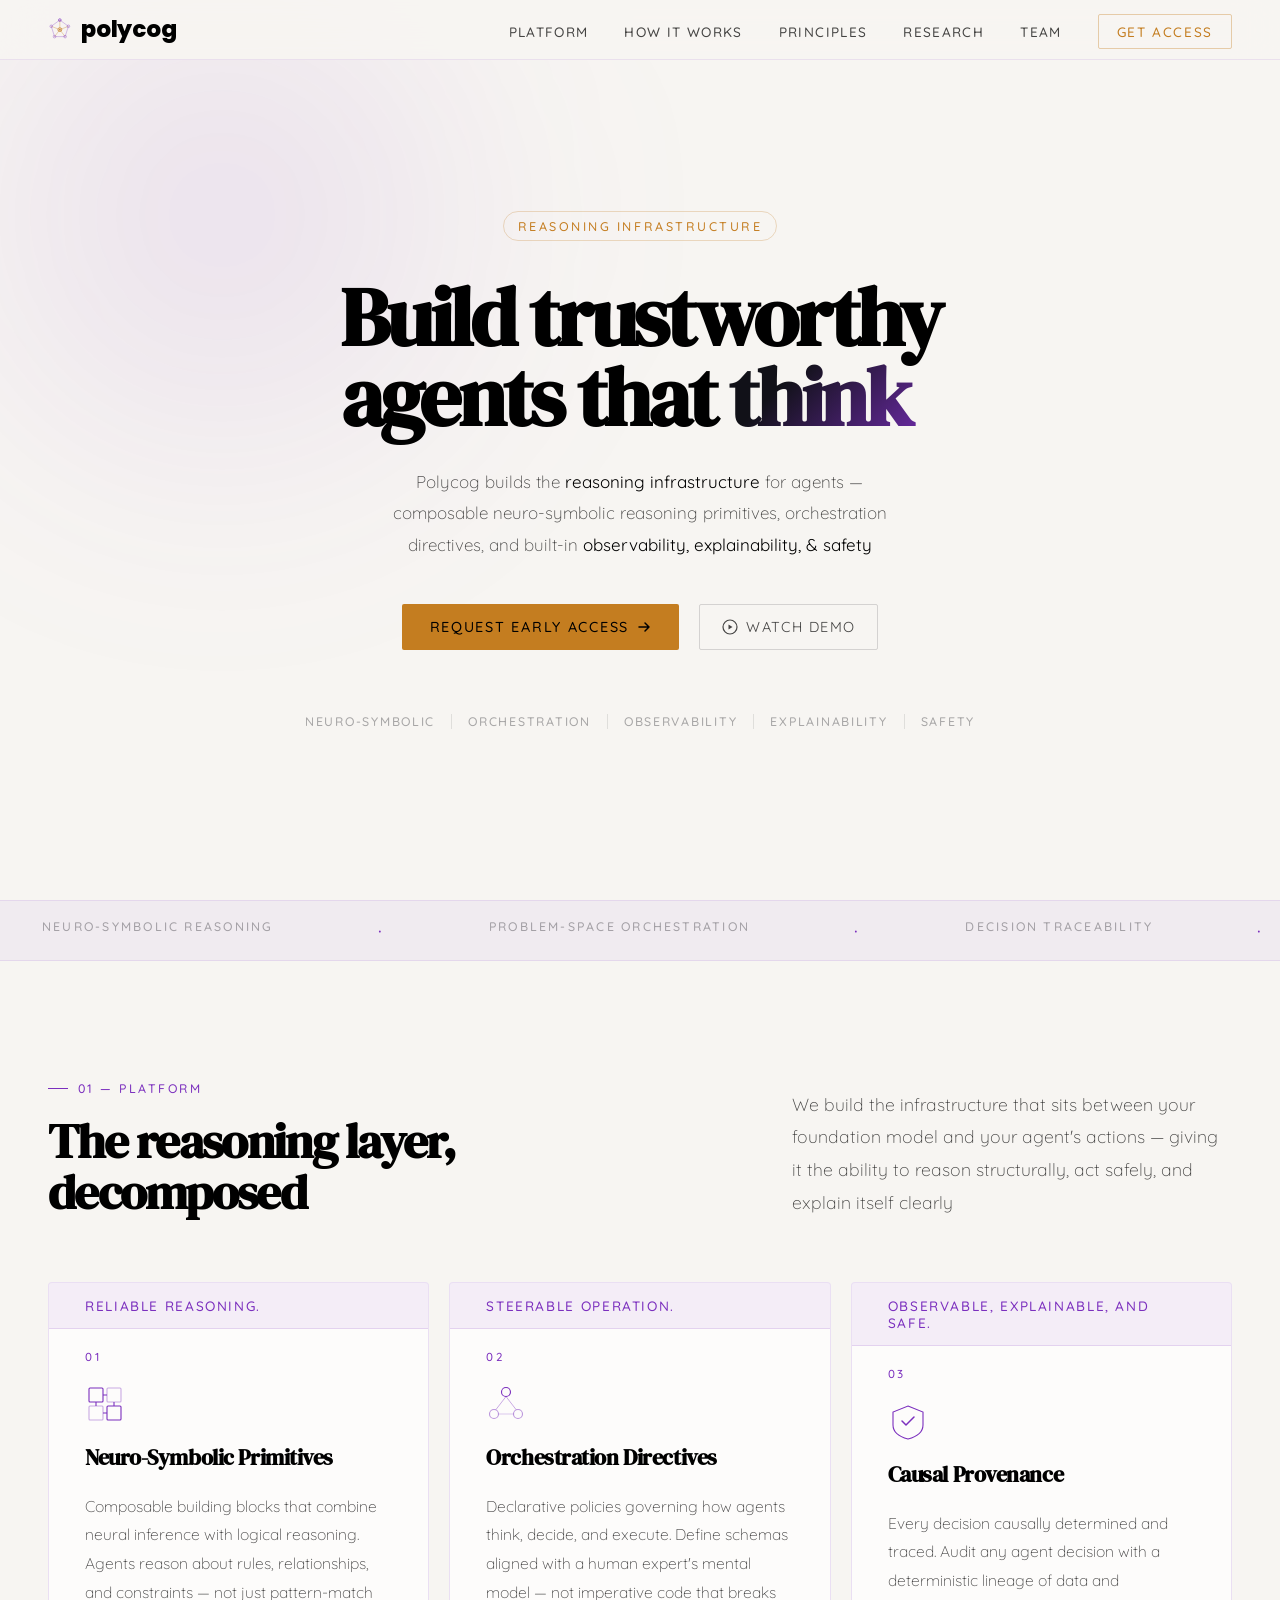
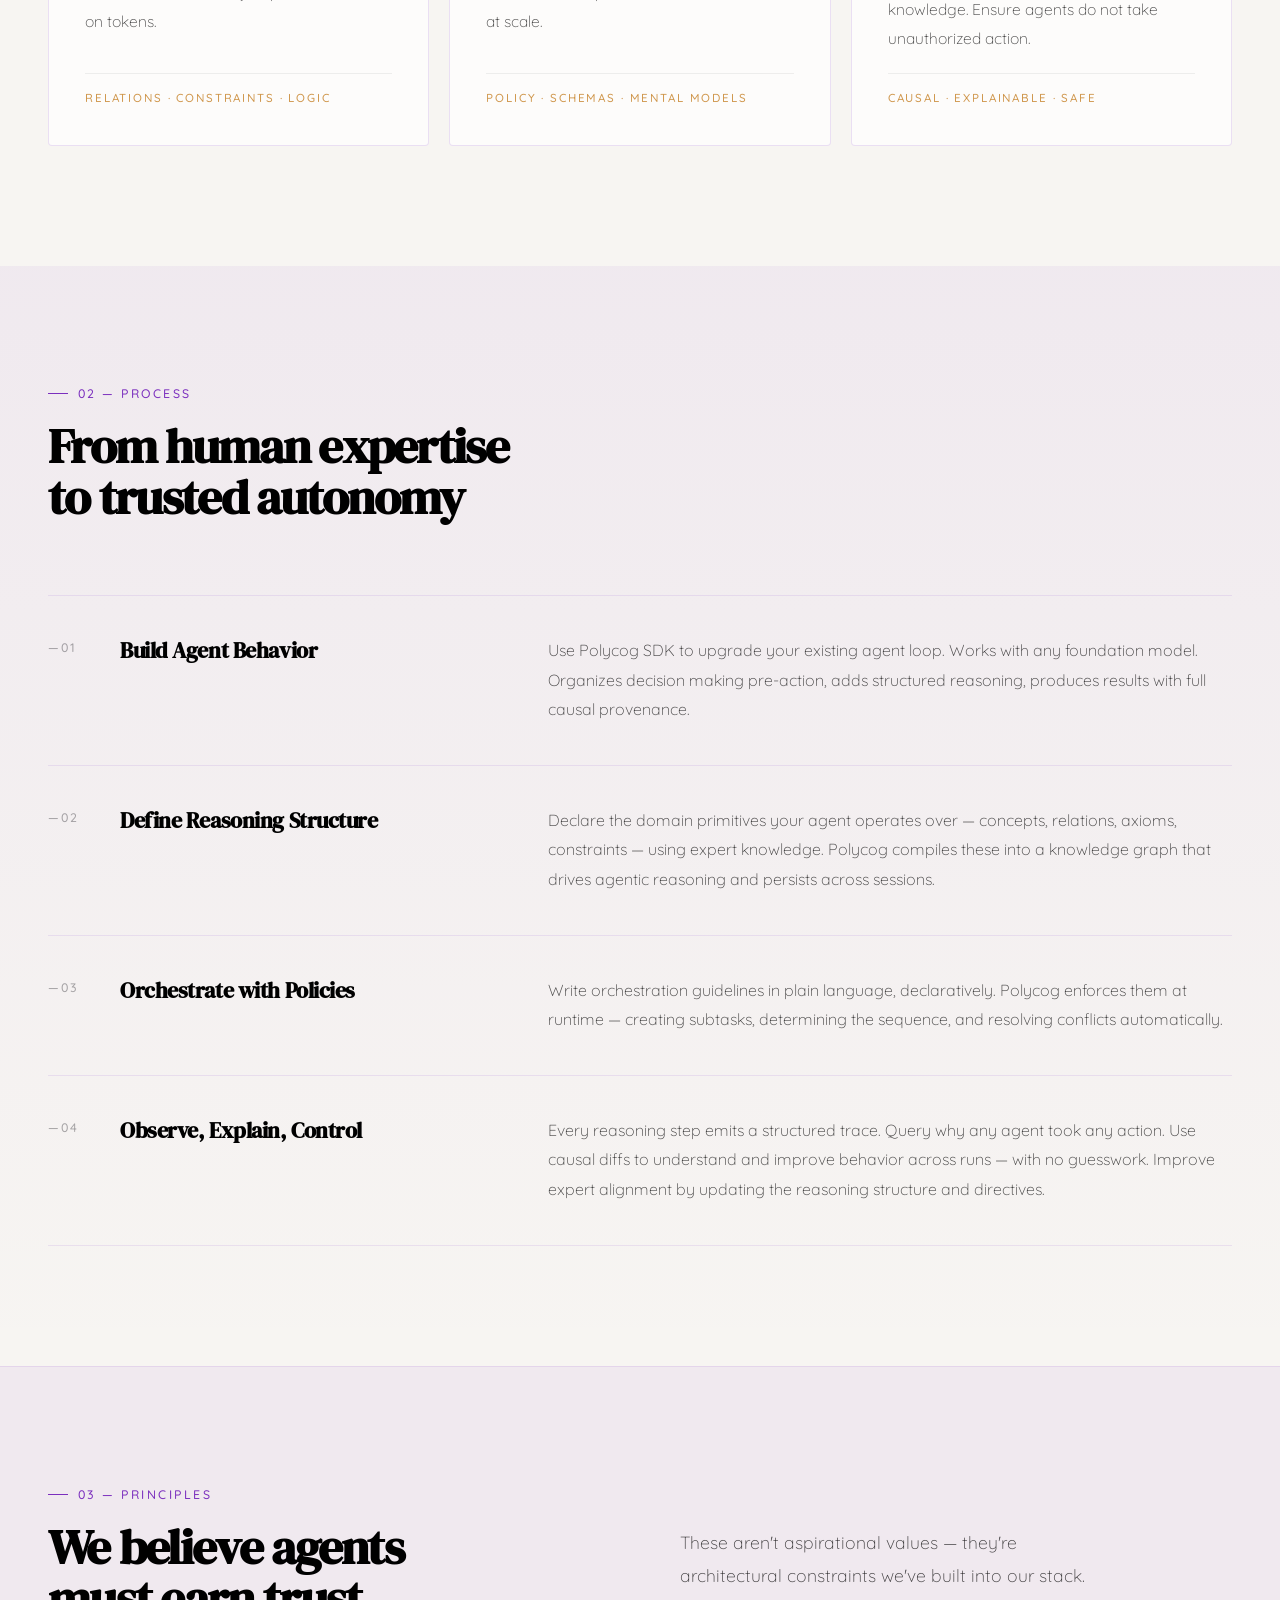
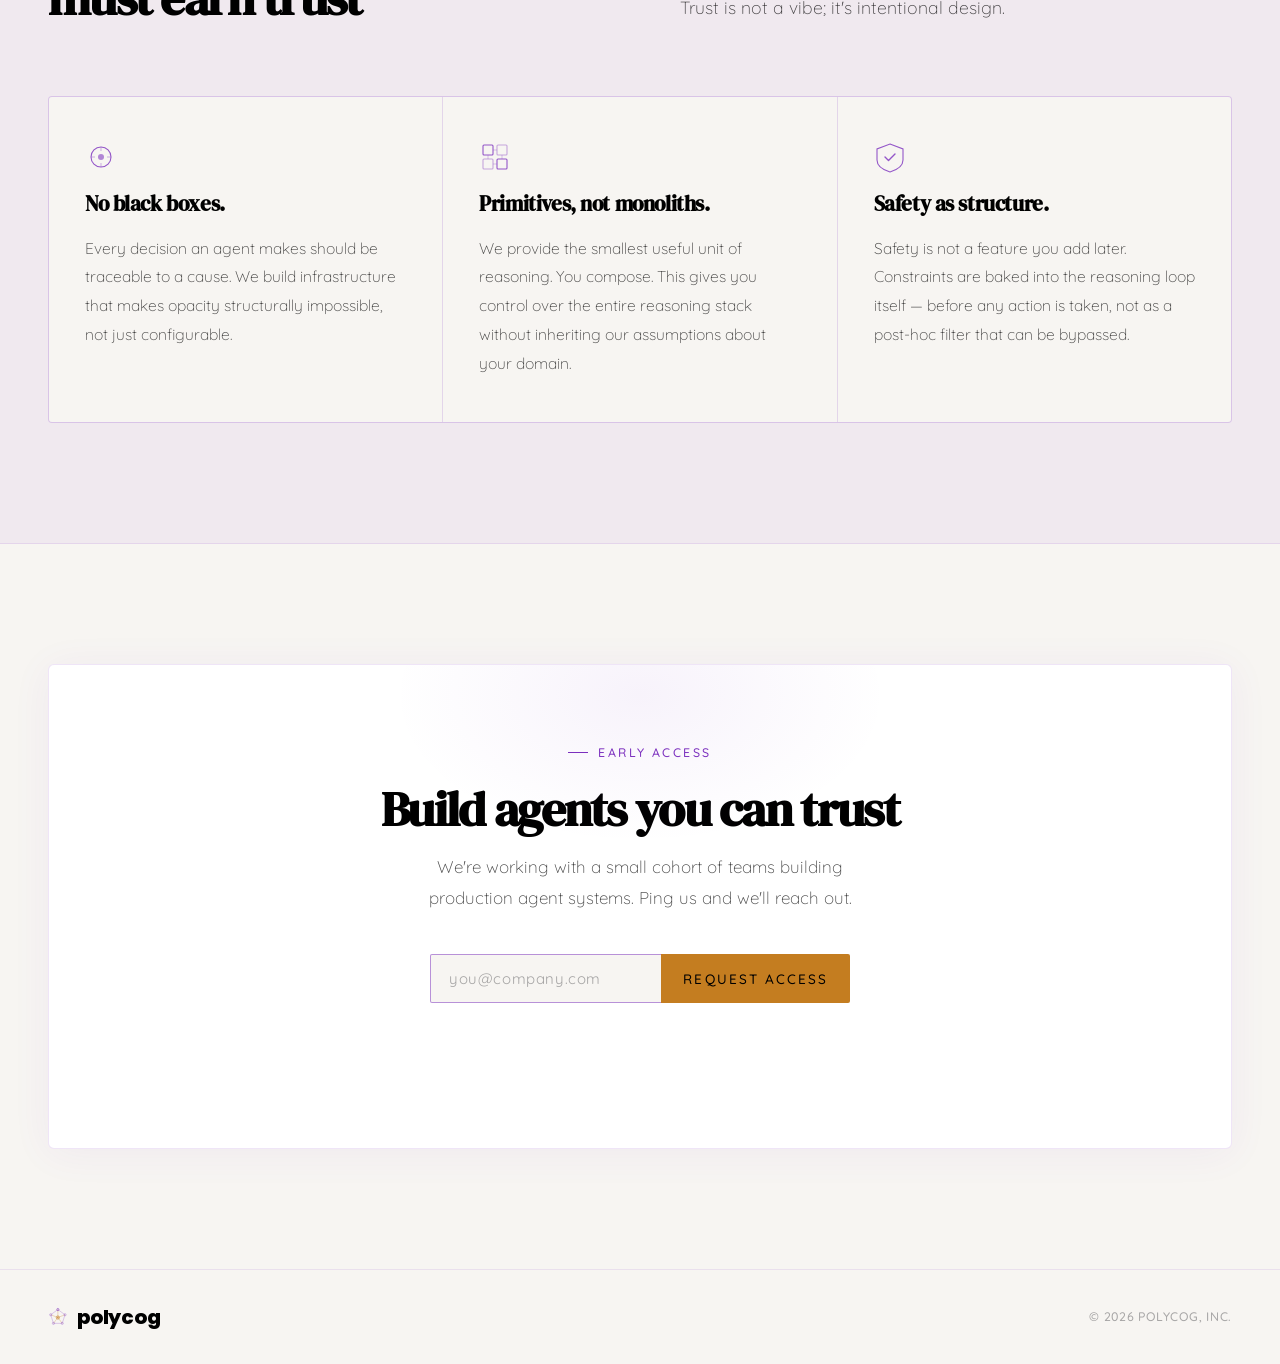
==== index.html @ 31575a66 "section rename" ====
<!doctype html>
<html lang="en">
  <head>
    <!-- Google tag (gtag.js) -->
    <script async src="https://www.googletagmanager.com/gtag/js?id=G-EPN29KP695"></script>
    <script>
      window.dataLayer = window.dataLayer || [];
      function gtag(){dataLayer.push(arguments);}
      gtag('js', new Date());

      gtag('config', 'G-EPN29KP695');
    </script>

    <meta charset="UTF-8" />
    <meta name="viewport" content="width=device-width, initial-scale=1.0, viewport-fit=cover" />

    <title>Polycog &mdash; Reasoning Infrastructure for Agents</title>

    <link rel="icon" type="image/x-icon" href="favicon.ico" />
    <link rel="icon" type="image/png" sizes="32x32" href="images/favicon-32x32.png" />
    <link rel="icon" type="image/png" sizes="16x16" href="images/favicon-16x16.png" />
    <link rel="apple-touch-icon" sizes="180x180" href="images/apple-touch-icon.png" />
    <link rel="manifest" href="images/site.webmanifest" />

    <link rel="preconnect" href="https://fonts.googleapis.com" />
    <link rel="preconnect" href="https://fonts.gstatic.com" crossorigin />
    <link href="https://fonts.googleapis.com/css2?family=DM+Serif+Display:ital@0;1&family=Quicksand:wght@300;400;500;600&family=Poppins:wght@800&display=swap" rel="stylesheet" />

    <link rel="stylesheet" href="css/variables.css" />
    <link rel="stylesheet" href="css/base.css" />
    <style>
        /* hero */
        #hero {
          position: relative;
          min-height: 100vh;
          display: flex;
          align-items: center;
          justify-content: center;
          text-align: center;
          padding: 120px 48px 80px;
          overflow: hidden;
        }

        /* gradient orbs */
        .orb {
          position: absolute;
          border-radius: 50%;
          filter: blur(110px);
          pointer-events: none;
        }
        .orb-1 {
          width: 700px; height: 700px;
          background: radial-gradient(circle, rgba(123,47,190,.12), transparent 70%);
          top: -15%; left: -10%;
          animation: drift1 16s ease-in-out infinite;
        }
        .orb-2 {
          width: 500px; height: 500px;
          background: radial-gradient(circle, rgba(123,47,190,.08), transparent 70%);
          top: 10%; right: -8%;
          animation: drift2 20s ease-in-out infinite;
        }
        .orb-3 {
          width: 400px; height: 400px;
          background: radial-gradient(circle, rgba(196,125,32,.08), transparent 70%);
          bottom: 5%; left: 30%;
          animation: drift1 14s ease-in-out infinite reverse;
        }

        @keyframes drift1 {
          0%,100% { transform: translate(0,0); }
          33%      { transform: translate(50px,-40px); }
          66%      { transform: translate(-30px,50px); }
        }
        @keyframes drift2 {
          0%,100% { transform: translate(0,0); }
          40%      { transform: translate(-60px,30px); }
          70%      { transform: translate(40px,-50px); }
        }

        /* hero */
        .hero-content {
          position: relative;
          z-index: 2;
          max-width: 1300px;
        }

        .hero-tag {
          display: inline-flex;
          align-items: center;
          gap: 8px;
          font-size: .63rem;
          letter-spacing: .2em;
          text-transform: uppercase;
          color: var(--accent);
          border: 1px solid rgba(196,125,32,.25);
          padding: 6px 14px;
          border-radius: 100px;
          margin-bottom: 36px;
          opacity: 0;
          animation: fadeUp .7s .1s var(--ease) forwards;
        }
        .hero-tag-dot {
          width: 5px; height: 5px;
          background: var(--accent);
          border-radius: 50%;
          animation: pulse 2s ease-in-out infinite;
        }
        @keyframes pulse { 0%,100%{opacity:1;transform:scale(1)} 50%{opacity:.4;transform:scale(.7)} }
        
        #hero h1 {
          font-family: var(--font-d);
          font-weight: 800;
          font-size: clamp(3rem, 6.5vw, 6.2rem);
          letter-spacing: -.04em;
          line-height: .97;
          color: var(--text);
          margin-bottom: 28px;
          opacity: 0;
          animation: fadeUp .85s .25s var(--ease) forwards;
        }

        #hero h1 em {
          font-style: normal;
          background: linear-gradient(135deg, #111118 30%, #7B2FBE);
          -webkit-background-clip: text;
          -webkit-text-fill-color: transparent;
          background-clip: text;
        }

        .hero-sub {
          font-size: .85rem;
          font-weight: 300;
          line-height: 1.85;
          color: var(--text-2);
          max-width: 540px;
          margin: 0 auto 44px;
          opacity: 0;
          animation: fadeUp .85s .4s var(--ease) forwards;
        }
        .hero-sub strong { color: var(--text); font-weight: 400; }

        .hero-actions {
          display: flex;
          align-items: center;
          justify-content: center;
          gap: 20px;
          opacity: 0;
          animation: fadeUp .85s .55s var(--ease) forwards;
        }

        .btn-primary {
          display: inline-flex;
          align-items: center;
          gap: 8px;
          background: var(--accent);
          color: #000000;
          font-family: var(--font-m);
          font-size: .72rem;
          font-weight: 500;
          letter-spacing: .12em;
          text-transform: uppercase;
          text-decoration: none;
          padding: 14px 28px;
          border-radius: 2px;
          border: none;
          position: relative;
          overflow: hidden;
          transition: box-shadow .3s, transform .2s;
        }
        .btn-primary::before {
          content: '';
          position: absolute;
          inset: 0;
          background: linear-gradient(120deg, transparent 20%, rgba(255,255,255,.18) 50%, transparent 80%);
          transform: translateX(-100%);
          transition: transform .5s;
        }
        .btn-primary:hover::before { transform: translateX(100%); }
        .btn-primary:hover {
          box-shadow: 0 0 36px var(--glow-accent), 0 4px 20px rgba(0,0,0,.4);
          transform: translateY(-1px);
        }

        .btn-ghost {
          display: inline-flex;
          align-items: center;
          gap: 8px;
          font-family: var(--font-m);
          font-size: .72rem;
          letter-spacing: .1em;
          text-transform: uppercase;
          color: var(--text-2);
          text-decoration: none;
          transition: color .25s;
        }
        .btn-ghost:hover { color: var(--text); }
        .btn-ghost .arr { transition: transform .25s var(--ease); }
        .btn-ghost:hover .arr { transform: translateX(4px); }

        .btn-demo {
          display: inline-flex;
          align-items: center;
          gap: 8px;
          font-family: var(--font-m);
          font-size: .72rem;
          letter-spacing: .1em;
          text-transform: uppercase;
          color: var(--text-2);
          background: transparent;
          border: 1px solid rgba(17,17,24,.15);
          padding: 13px 22px;
          border-radius: 2px;
          cursor: pointer;
          transition: color .25s, border-color .25s, box-shadow .25s;
        }
        .btn-demo:hover {
          color: var(--text);
          border-color: rgba(123,47,190,.35);
          box-shadow: 0 0 20px rgba(123,47,190,.08);
        }
        .btn-demo .play-icon { flex-shrink: 0; transition: transform .25s var(--ease); }
        .btn-demo:hover .play-icon { transform: scale(1.15); }

        /* video modal */
        .video-modal {
          display: none;
          position: fixed;
          inset: 0;
          z-index: 1000;
          background: rgba(8,8,12,.82);
          backdrop-filter: blur(6px);
          -webkit-backdrop-filter: blur(6px);
          align-items: center;
          justify-content: center;
          padding: 24px;
        }
        .video-modal.open { display: flex; }

        .video-modal-inner {
          position: relative;
          width: 95vw;
          height: 95vh;
          background: #0e0e16;
          border: 1px solid rgba(123,47,190,.2);
          border-radius: 6px;
          overflow: hidden;
          box-shadow: 0 24px 80px rgba(0,0,0,.6), 0 0 60px rgba(123,47,190,.12);
          animation: modalIn .3s var(--ease) forwards;
        }
        @keyframes modalIn {
          from { opacity:0; transform: scale(.96) translateY(16px); }
          to   { opacity:1; transform: none; }
        }

        .video-modal-close {
          position: absolute;
          top: 12px; right: 12px;
          z-index: 10;
          width: 32px; height: 32px;
          background: rgba(255,255,255,.08);
          border: 1px solid rgba(255,255,255,.12);
          border-radius: 50%;
          color: rgba(255,255,255,.7);
          cursor: pointer;
          display: flex;
          align-items: center;
          justify-content: center;
          transition: background .2s, color .2s;
        }
        .video-modal-close:hover { background: rgba(255,255,255,.16); color: #fff; }

        .video-ratio {
          position: relative;
          width: 100%;
          height: 100%;
        }
        .video-ratio iframe {
          position: absolute;
          inset: 0;
          width: 100%;
          height: 100%;
          border: none;
        }

        .hero-caps {
          margin-top: 64px;
          display: flex;
          align-items: center;
          justify-content: center;
          gap: 0;
          flex-wrap: wrap;
          opacity: 0;
          animation: fadeUp .85s .7s var(--ease) forwards;
        }
        .hero-cap {
          font-size: .62rem;
          letter-spacing: .14em;
          text-transform: uppercase;
          color: var(--text-3);
          padding: 0 16px;
          border-right: 1px solid rgba(17,17,24,.1);
          transition: color .25s;
        }
        .hero-cap:last-child { border-right: none; }
        .hero-cap:hover { color: var(--text-2); }

        @keyframes fadeUp {
          from { opacity:0; transform:translateY(22px); }
          to   { opacity:1; transform:none; }
        }

        /* marquee */
        .marquee {
          border-top: 1px solid rgba(123,47,190,.1);
          border-bottom: 1px solid rgba(123,47,190,.1);
          background: rgba(123,47,190,.05);

          --gap: 1rem;
          position: relative;
          display: flex;
          overflow: hidden;
          user-select: none;
          gap: var(--gap);

          padding: 16px 0;
        }

        .marquee__content {
          list-style-type: none;

          flex-shrink: 0;
          display: flex;
          justify-content: space-around;
          gap: var(--gap);
          min-width: 100%;
        }

        .marquee__content > li {
          flex: 0 0 auto;
          text-align: center;
          margin: 2px;

          padding: 0 40px;
          font-size: .62rem;
          letter-spacing: .18em;
          text-transform: uppercase;
          color: var(--text-3);
        }

        .marquee__content > .marquee__buffer {
          color: var(--secondary);
          font-size: .9rem;
        }

        @keyframes scroll {
          from {
            transform: translateX(0);
          }
          to {
            transform: translateX(calc(-100% - var(--gap)));
          }
        }

        @media (prefers-reduced-motion: reduce) {
          .marquee__content {
            animation-play-state: paused !important;
          }
        }

        .marquee__content {
          animation: scroll 42s linear infinite;
        }

        /* platform */
        #platform { background: var(--bg); }

        .platform-header {
          display: flex;
          justify-content: space-between;
          align-items: flex-end;
          margin-bottom: 64px;
        }

        .platform-grid {
          display: grid;
          grid-template-columns: repeat(3, 1fr);
          gap: 20px;
        }

        .plat-card {
          background: var(--card-bg);
          border: 1px solid var(--card-border);
          border-radius: 4px;
          padding: 40px 36px;
          display: flex;
          flex-direction: column;
          gap: 20px;
          transition: border-color .3s, box-shadow .3s, transform .3s var(--ease);
          position: relative;
          overflow: hidden;
        }
        .plat-card::before {
          content: '';
          position: absolute;
          top: 0; left: 0; right: 0;
          height: 1px;
          background: linear-gradient(90deg, transparent, var(--secondary), transparent);
          opacity: 0;
          transition: opacity .35s;
        }
        .plat-card:hover::before { opacity: 1; }
        .plat-card:hover {
          border-color: var(--card-hover-border);
          box-shadow: 0 8px 48px rgba(123,47,190,.1), 0 2px 12px rgba(0,0,0,.08);
          transform: translateY(-3px);
        }

        .plat-num {
          font-size: .58rem;
          letter-spacing: .22em;
          color: var(--secondary);
          text-transform: uppercase;
        }

        .plat-icon {
          width: 40px; height: 40px;
          color: var(--secondary);
          flex-shrink: 0;
        }

        .plat-card h3 {
          font-family: var(--font-d);
          font-weight: 700;
          font-size: 1.1rem;
          letter-spacing: -.02em;
          color: var(--text);
          line-height: 1.25;
        }

        .plat-card p {
          font-size: .78rem;
          color: var(--text-2);
          line-height: 1.85;
          font-weight: 300;
          flex: 1;
        }

        .plat-tag {
          font-size: .58rem;
          letter-spacing: .16em;
          text-transform: uppercase;
          color: var(--accent);
          opacity: .8;
          padding-top: 16px;
          border-top: 1px solid rgba(17,17,24,.08);
        }

        .plat-impact {
          display: flex;
          align-items: center;
          gap: 10px;
          margin: -40px -36px 0;
          padding: 14px 36px;
          background: rgba(123,47,190,.07);
          border-bottom: 1px solid rgba(123,47,190,.14);
          font-family: var(--font-m);
          font-size: .68rem;
          font-weight: 500;
          letter-spacing: .12em;
          text-transform: uppercase;
          color: var(--secondary);
        }

        /* how */
        #how {
          background: linear-gradient(180deg, rgba(123,47,190,.06) 0%, rgba(247,245,242,0) 100%);
        }

        .how-header { margin-bottom: 72px; }

        .how-steps {
          display: grid;
          
        }

        .how-step {
          display: grid;
          grid-template-columns: 72px 1fr 1.6fr;
          align-items: start;
          gap: 0;
          padding: 40px 0;
          border-bottom: 1px solid rgba(123,47,190,.1);
          transition: background .25s;
        }
        .how-step:first-child { border-top: 1px solid rgba(123,47,190,.1); }
        .how-step:hover { 
          background: rgba(123,47,190,.05); 
          padding-left: 24px; 
          padding-right: 24px; 
          margin: 0 -24px;
        }

        .how-n {
          font-size: .62rem;
          letter-spacing: .18em;
          color: var(--text-3);
          padding-top: 4px;
        }

        .how-title {
          font-family: var(--font-d);
          font-weight: 700;
          font-size: 1.1rem;
          letter-spacing: -.02em;
          color: var(--text);
          padding-right: 40px;
          line-height: 1.3;
        }

        .how-desc {
          font-size: .8rem;
          color: var(--text-2);
          line-height: 1.85;
          font-weight: 300;
        }

        /* principles */
        #principles {
          background: rgba(123,47,190,.06);
          border-top: 1px solid rgba(123,47,190,.1);
          border-bottom: 1px solid rgba(123,47,190,.1);
        }

        .principles-header {
          display: grid;
          grid-template-columns: 1fr 1fr;
          gap: 80px;
          align-items: end;
          margin-bottom: 72px;
        }

        .principles-grid {
          display: grid;
          grid-template-columns: repeat(3, 1fr);
          gap: 1px;
          background: rgba(123,47,190,.1);
          border: 1px solid rgba(123,47,190,.1);
          border-radius: 4px;
          overflow: hidden;
        }

        .principle {
          background: var(--bg);
          padding: 44px 36px;
          display: flex;
          flex-direction: column;
          gap: 16px;
          transition: background .25s;
        }
        .principle:hover { background: rgba(123,47,190,.01) }

        .principle-icon {
          width: 32px; height: 32px;
          color: var(--secondary);
          opacity: .8;
        }

        .principle h3 {
          font-family: var(--font-d);
          font-weight: 700;
          font-size: 1.05rem;
          letter-spacing: -.02em;
          color: var(--text);
        }

        .principle p {
          font-size: .78rem;
          color: var(--text-2);
          line-height: 1.85;
          font-weight: 300;
        }

        /* cta */
        #cta { background: var(--bg); }

        .cta-box {
          background: #fff;
          border: 1px solid rgba(123,47,190,.12);
          border-radius: 6px;
          padding: 80px;
          text-align: center;
          position: relative;
          overflow: hidden;
          box-shadow: 0 4px 40px rgba(123,47,190,.06);
        }
        .cta-box::before {
          content: '';
          position: absolute;
          top: -120px; left: 50%;
          transform: translateX(-50%);
          width: 500px; height: 300px;
          background: radial-gradient(ellipse, rgba(123,47,190,.06), transparent 70%);
          pointer-events: none;
        }

        .cta-box h2 {
          margin-bottom: 16px;
        }
        .cta-box p {
          font-size: .85rem;
          color: var(--text-2);
          line-height: 1.85;
          font-weight: 300;
          max-width: 460px;
          margin: 0 auto 40px;
        }

        .cta-form {
          display: flex;
          max-width: 420px;
          margin: 0 auto;
          gap: 0;
        }

        .cta-input {
          flex: 1;
          background: var(--bg);
          border: 1px solid rgba(123,47,190,.2);
          border-right: none;
          outline: none;
          font-family: var(--font-m);
          font-size: .75rem;
          color: var(--text);
          padding: 14px 18px;
          letter-spacing: .04em;
          border-radius: 2px 0 0 2px;
          transition: border-color .25s;
        }
        .cta-input:focus { border-color: rgba(123,47,190,.5); }
        .cta-input::placeholder { color: var(--text-3); }

        .cta-submit {
          background: var(--accent);
          color: #000000;
          font-family: var(--font-m);
          font-size: .68rem;
          font-weight: 500;
          letter-spacing: .15em;
          text-transform: uppercase;
          padding: 14px 22px;
          border: none;
          border-radius: 0 2px 2px 0;
          transition: box-shadow .25s;
          white-space: nowrap;
        }
        .cta-submit:hover { box-shadow: 0 0 28px var(--glow-accent); }

        .cta-note {
          margin-top: 14px;
          font-size: .62rem;
          color: var(--text-3);
          letter-spacing: .06em;
        }
        #form-msg { margin-top: 12px; font-size: .65rem; color: var(--accent); letter-spacing: .06em; min-height: 1em; }


        /* ── responsive ── */
        @media (max-width: 960px) {
          #hero { padding: calc(80px + env(safe-area-inset-top)) 24px 80px; }
          .platform-header { flex-direction: column; align-items: flex-start; gap: 20px; }
          .platform-grid { grid-template-columns: 1fr; }
          .how-step { grid-template-columns: 48px 1fr; }
          .how-title { grid-column: 2; }
          .how-desc { grid-column: 2; }
          .principles-header { grid-template-columns: 1fr; gap: 24px; }
          .principles-grid { grid-template-columns: 1fr; }
          .cta-box { padding: 52px 28px; }
          .cta-form { flex-direction: column; gap: 10px; }
          .cta-input { border-right: 1px solid rgba(123,47,190,.2); border-radius: 2px; }
          .cta-submit { border-radius: 2px; }
        }
    </style>


    <style>
      /* reveal */
      .reveal {
          opacity: 0;
          transform: translateY(24px);
          transition: opacity .65s var(--ease), transform .65s var(--ease);
      }
      .reveal.in { opacity:1; transform:none; }
      .d1 { transition-delay: .08s; }
      .d2 { transition-delay: .16s; }
      .d3 { transition-delay: .24s; }
      .d4 { transition-delay: .32s; }
    </style>
  </head>
  <body>
    <!-- Nav -->
    <nav>
      <a href="index.html" class="nav-logo">
        <img src="images/logo.svg" width="24" height="24" alt="" />
        polycog
      </a>
      <ul>
        <li><a href="index.html#platform">Platform</a></li><li><a href="index.html#how">How It Works</a></li><li><a href="index.html#principles">Principles</a></li><li><a href="research.html">Research</a></li><li><a href="team.html">Team</a></li><li><a href="index.html#cta" class="nav-btn">Get Access</a></li>
      </ul>
      <button class="nav-hamburger" id="navToggle" aria-label="Toggle menu" aria-expanded="false">
        <span></span><span></span><span></span>
      </button>
    </nav>

    <!-- Mobile nav drawer -->
    <div class="nav-mobile" id="navMobile">
      <a href="index.html#platform" class="nav-mobile-link">Platform</a><a href="index.html#how" class="nav-mobile-link">How It Works</a><a href="index.html#principles" class="nav-mobile-link">Principles</a><a href="research.html" class="nav-mobile-link">Research</a><a href="team.html" class="nav-mobile-link">Team</a><a href="index.html#cta" class="nav-btn">Get Access</a>
    </div>
    <section id="hero">
        <div class="orb orb-1"></div>
        <!-- <div class="orb orb-2"></div> -->
        <!-- <div class="orb orb-3"></div> -->

        <div class="hero-content">
            <div class="hero-tag">
                Reasoning Infrastructure
            </div>

            <h1>Build trustworthy <br/>agents that <em>think &nbsp;</em></h1>

            <p class="hero-sub">
                Polycog builds the <strong>reasoning infrastructure</strong> for agents &mdash;
                composable neuro-symbolic reasoning primitives, orchestration directives,
                and built-in <strong>observability, explainability, & safety</strong>
            </p>

            <div class="hero-actions">
                <a href="#cta" class="btn-primary">
                Request Early Access
                <svg width="14" height="14" viewBox="0 0 14 14" fill="none">
                    <path d="M2 7h10M8 3l4 4-4 4" stroke="currentColor" stroke-width="1.5" stroke-linecap="round" stroke-linejoin="round"/>
                </svg>
                </a>

                <!-- <a href="#platform" class="btn-ghost">
                Explore the platform
                <span class="arr">→</span>
                </a> -->

                <button class="btn-demo" id="watchDemoBtn">
                  <svg class="play-icon" width="16" height="16" viewBox="0 0 16 16" fill="none">
                      <circle cx="8" cy="8" r="7" stroke="currentColor" stroke-width="1.2"/>
                      <path d="M6.5 5.5l4 2.5-4 2.5V5.5z" fill="currentColor"/>
                  </svg>
                  Watch Demo
                </button>
            </div>

            
            <div class="hero-caps">
                
                <div class="hero-cap">Neuro-Symbolic</div>
                
                <div class="hero-cap">Orchestration</div>
                
                <div class="hero-cap">Observability</div>
                
                <div class="hero-cap">Explainability</div>
                
                <div class="hero-cap">Safety</div>
                
            </div>
        </div>

    </section>

    

    <div class="marquee">
      <ul class="marquee__content">
        
        <li>Neuro-Symbolic Reasoning</li>
        <li class="marquee__buffer">·</li>
        
        <li>Problem-space Orchestration</li>
        <li class="marquee__buffer">·</li>
        
        <li>Decision Traceability</li>
        <li class="marquee__buffer">·</li>
        
        <li>Safety Constraints</li>
        <li class="marquee__buffer">·</li>
        
        <li>Causal Provenance</li>
        <li class="marquee__buffer">·</li>
        
      </ul>

      <ul class="marquee__content" aria-hidden="true">
        
        <li>Neuro-Symbolic Reasoning</li>
        <li class="marquee__buffer">·</li>
        
        <li>Problem-space Orchestration</li>
        <li class="marquee__buffer">·</li>
        
        <li>Decision Traceability</li>
        <li class="marquee__buffer">·</li>
        
        <li>Safety Constraints</li>
        <li class="marquee__buffer">·</li>
        
        <li>Causal Provenance</li>
        <li class="marquee__buffer">·</li>
        
      </ul>
    </div>

    <section id="platform">
      <div class="container">
        <div class="platform-header reveal">
          <div>
            <div class="label">01 &mdash; Platform</div>
            <h2>
                The reasoning layer,<br/>
                decomposed
            </h2>
          </div>
          <p class="section-lead">
              We build the infrastructure that sits between your foundation model and your agent's actions
              &mdash; giving it the ability to reason structurally, act safely, and explain itself clearly
          </p>
        </div>

        

        <div class="platform-grid">
            
            
            <div class="plat-card reveal d1">
                <div class="plat-impact">Reliable reasoning.</div>
                <div class="plat-num">01</div>
                <svg class="plat-icon" viewBox="0 0 40 40" fill="none">
                    
                <rect x="4" y="4" width="14" height="14" rx="1" stroke="currentColor" stroke-width="1.1"/>
                <rect x="22" y="4" width="14" height="14" rx="1" stroke="currentColor" stroke-width="1.1" stroke-opacity=".4"/>
                <rect x="4" y="22" width="14" height="14" rx="1" stroke="currentColor" stroke-width="1.1" stroke-opacity=".4"/>
                <rect x="22" y="22" width="14" height="14" rx="1" stroke="currentColor" stroke-width="1.1"/>
                <line x1="18" y1="11" x2="22" y2="11" stroke="currentColor" stroke-width="1.1"/>
                <line x1="11" y1="18" x2="11" y2="22" stroke="currentColor" stroke-width="1.1"/>
                <line x1="29" y1="18" x2="29" y2="22" stroke="currentColor" stroke-width="1.1"/>
                <line x1="18" y1="29" x2="22" y2="29" stroke="currentColor" stroke-width="1.1"/>
            
                </svg>
                <h3>Neuro-Symbolic Primitives</h3>
                <p>
                    Composable building blocks that combine neural inference with logical reasoning. Agents reason about rules, relationships, and constraints &mdash; not just pattern-match on tokens.
                </p>
                <div class="plat-tag">
                    Relations · Constraints · Logic
                </div>
            </div>

            
            
            <div class="plat-card reveal d2">
                <div class="plat-impact">Steerable operation.</div>
                <div class="plat-num">02</div>
                <svg class="plat-icon" viewBox="0 0 40 40" fill="none">
                    
                <circle cx="20" cy="8"  r="4.5" stroke="currentColor" stroke-width="1.1"/>
                <circle cx="8"  cy="30" r="4.5" stroke="currentColor" stroke-width="1.1" stroke-opacity=".5"/>
                <circle cx="32" cy="30" r="4.5" stroke="currentColor" stroke-width="1.1" stroke-opacity=".5"/>
                <line x1="20" y1="12.5" x2="10"  y2="25.5" stroke="currentColor" stroke-width="1" stroke-opacity=".4"/>
                <line x1="20" y1="12.5" x2="30"  y2="25.5" stroke="currentColor" stroke-width="1" stroke-opacity=".4"/>
                <line x1="12.5" y1="30" x2="27.5" y2="30" stroke="currentColor" stroke-width="1" stroke-opacity=".25"/>
            
                </svg>
                <h3>Orchestration Directives</h3>
                <p>
                    Declarative policies governing how agents think, decide, and execute. Define schemas aligned with a human expert's mental model &mdash; not imperative code that breaks at scale.
                </p>
                <div class="plat-tag">
                    Policy · Schemas · Mental Models
                </div>
            </div>

            
            
            <div class="plat-card reveal d3">
                <div class="plat-impact">Observable, explainable, and safe.</div>
                <div class="plat-num">03</div>
                <svg class="plat-icon" viewBox="0 0 40 40" fill="none">
                    
                <path d="M20 5 L35 11 L35 24 Q35 34 20 38 Q5 34 5 24 L5 11 Z" stroke="currentColor" stroke-width="1.1" fill="none"/>
                <path d="M14 20 L18 24 L26 16" stroke="currentColor" stroke-width="1.5" stroke-linecap="round" stroke-linejoin="round"/>
            
                </svg>
                <h3>Causal Provenance</h3>
                <p>
                    Every decision causally determined and traced. Audit any agent decision with a deterministic lineage of data and knowledge. Ensure agents do not take unauthorized action.
                </p>
                <div class="plat-tag">
                    Causal · Explainable · Safe
                </div>
            </div>
        </div>
      </div>
    </section>

    <!-- How it works -->
    <section id="how">
      <div class="container">
        <div class="how-header reveal">
          <div class="label">02 &mdash; Process</div>
          <h2>
            From human expertise<br/>
            to trusted autonomy
          </h2>
        </div>

        

        <div class="how-steps">
          
          
            <div class="how-step reveal">
              <div class="how-n">—01</div>
              <div class="how-title">Build Agent Behavior</div>
              <div class="how-desc">Use Polycog SDK to upgrade your existing agent loop. Works with any foundation model. Organizes decision making pre-action, adds structured reasoning, produces results with full causal provenance.</div>
            </div>
          
          
            <div class="how-step reveal d1">
              <div class="how-n">—02</div>
              <div class="how-title">Define Reasoning Structure</div>
              <div class="how-desc">Declare the domain primitives your agent operates over &mdash; concepts, relations, axioms, constraints &mdash; using expert knowledge. Polycog compiles these into a knowledge graph that drives agentic reasoning and persists across sessions.</div>
            </div>
          
          
            <div class="how-step reveal d2">
              <div class="how-n">—03</div>
              <div class="how-title">Orchestrate with Policies</div>
              <div class="how-desc">Write orchestration guidelines in plain language, declaratively. Polycog enforces them at runtime &mdash; creating subtasks, determining the sequence, and resolving conflicts automatically.</div>
            </div>
          
          
            <div class="how-step reveal d3">
              <div class="how-n">—04</div>
              <div class="how-title">Observe, Explain, Control</div>
              <div class="how-desc">Every reasoning step emits a structured trace. Query why any agent took any action. Use causal diffs to understand and improve behavior across runs &mdash; with no guesswork. Improve expert alignment by updating the reasoning structure and directives.</div>
            </div>
          
        </div>
      </div>
    </section>

    <!-- Principles -->
    <section id="principles">
      <div class="container">
        <div class="principles-header reveal">
          <div>
            <div class="label">03 &mdash; Principles</div>
            <h2>
              We believe agents<br/>
              must earn trust
            </h2>
          </div>
          <p class="section-lead">
            These aren't aspirational values &mdash; they're architectural constraints we've built into our stack.
            Trust is not a vibe; it's intentional design.
          </p>
        </div>

        

        <div class="principles-grid">

          
          
          <div class="principle reveal d1">
            <svg class="principle-icon" viewBox="0 0 32 32" fill="none">
              
            <circle cx="16" cy="16" r="10" stroke="currentColor" stroke-width="1.1"/>
            <line x1="16" y1="6" x2="16" y2="10" stroke="currentColor" stroke-width="1.1" stroke-opacity=".4"/>
            <line x1="16" y1="22" x2="16" y2="26" stroke="currentColor" stroke-width="1.1" stroke-opacity=".4"/>
            <line x1="6" y1="16" x2="10" y2="16" stroke="currentColor" stroke-width="1.1" stroke-opacity=".4"/>
            <line x1="22" y1="16" x2="26" y2="16" stroke="currentColor" stroke-width="1.1" stroke-opacity=".4"/>
            <circle cx="16" cy="16" r="3" fill="currentColor" fill-opacity=".7"/>
          
            </svg>
            <h3>No black boxes.</h3>
            <p>
              Every decision an agent makes should be traceable to a cause. We build infrastructure that makes opacity structurally impossible, not just configurable.
            </p>
          </div>

          
          
          <div class="principle reveal d2">
            <svg class="principle-icon" viewBox="0 0 32 32" fill="none">
              
            <rect x="4" y="4" width="10" height="10" rx="1" stroke="currentColor" stroke-width="1.1"/>
            <rect x="18" y="4" width="10" height="10" rx="1" stroke="currentColor" stroke-width="1.1" stroke-opacity=".5"/>
            <rect x="4" y="18" width="10" height="10" rx="1" stroke="currentColor" stroke-width="1.1" stroke-opacity=".5"/>
            <rect x="18" y="18" width="10" height="10" rx="1" stroke="currentColor" stroke-width="1.1"/>
            <path d="M14 9h4M9 14v4M23 14v4M14 23h4" stroke="currentColor" stroke-width="1" stroke-opacity=".35"/>
          
            </svg>
            <h3>Primitives, not monoliths.</h3>
            <p>
              We provide the smallest useful unit of reasoning. You compose. This gives you control over the entire reasoning stack without inheriting our assumptions about your domain.
            </p>
          </div>

          
          
          <div class="principle reveal d3">
            <svg class="principle-icon" viewBox="0 0 32 32" fill="none">
              
            <path d="M16 3 L29 8 L29 19 Q29 27 16 31 Q3 27 3 19 L3 8 Z" stroke="currentColor" stroke-width="1.1" fill="none"/>
            <path d="M11 16 L14.5 19.5 L21 13" stroke="currentColor" stroke-width="1.4" stroke-linecap="round" stroke-linejoin="round"/>
          
            </svg>
            <h3>Safety as structure.</h3>
            <p>
              Safety is not a feature you add later. Constraints are baked into the reasoning loop itself &mdash; before any action is taken, not as a post-hoc filter that can be bypassed.
            </p>
          </div>
          
      </div>
    </section>

    <!-- CTA -->
    <section id="cta">
      <div class="container">
        <div class="cta-box reveal">
          <div class="label" style="justify-content:center; margin-bottom:24px;">Early Access</div>
          <h2>Build agents you can trust</h2>
          <p>We're working with a small cohort of teams building production agent systems. Ping us and we'll reach out.</p>
          <form class="cta-form" onsubmit="handleSubmit(event)">
            <input class="cta-input" type="email" id="email-input" placeholder="you@company.com" autocomplete="email" />
            <button class="cta-submit" type="submit">Request Access</button>
          </form>
          <p id="form-msg"></p>
        </div>
      </div>
    </section>

    <!-- Video demo modal -->
    <div class="video-modal" id="videoModal" role="dialog" aria-modal="true" aria-label="Demo video">
      <div class="video-modal-inner">
        <button class="video-modal-close" id="videoModalClose" aria-label="Close video">
          <svg width="14" height="14" viewBox="0 0 14 14" fill="none">
            <path d="M1 1l12 12M13 1L1 13" stroke="currentColor" stroke-width="1.5" stroke-linecap="round"/>
          </svg>
        </button>
        <div class="video-ratio">
          <iframe id="demoIframe" src="" allow="autoplay; fullscreen; picture-in-picture" allowfullscreen></iframe>
        </div>
      </div>
    </div>

  
    <footer>
      <a href="index.html" class="foot-logo">
        <img src="images/logo.svg" width="20" height="20" alt="" />
        polycog
      </a>
      <div class="foot-copy">© 2026 POLYCOG, INC.</div>
    </footer>
    
    <script>
      // Mobile nav toggle
      const navToggle = document.getElementById('navToggle');
      const navMobile = document.getElementById('navMobile');
      navToggle.addEventListener('click', () => {
        const open = navMobile.classList.toggle('open');
        navToggle.classList.toggle('open', open);
        navToggle.setAttribute('aria-expanded', open);
      });
      navMobile.querySelectorAll('a').forEach(a => {
        a.addEventListener('click', () => {
          navMobile.classList.remove('open');
          navToggle.classList.remove('open');
          navToggle.setAttribute('aria-expanded', false);
        });
      });

      // Scroll reveal
      const ro = new IntersectionObserver(entries=>{
        entries.forEach(e=>{ if(e.isIntersecting){ e.target.classList.add('in'); ro.unobserve(e.target); } });
      },{ threshold: 0.08 });
      document.querySelectorAll('.reveal').forEach(el=>ro.observe(el));

      //
      // Demo video modal
      const watchDemoBtn = document.getElementById('watchDemoBtn');
      const videoModal   = document.getElementById('videoModal');
      const videoClose   = document.getElementById('videoModalClose');
      const demoIframe   = document.getElementById('demoIframe');
      const VIDEO_SRC    = 'https://drive.google.com/file/d/1ZXO49VgD3pMfTRtArF0UttE5nTFwhVnGZk2fCps2UrU/preview?autoplay=1';

      function openModal() {
        demoIframe.src = VIDEO_SRC;
        videoModal.classList.add('open');
        document.body.style.overflow = 'hidden';
      }
      function closeModal() {
        demoIframe.src = '';
        videoModal.classList.remove('open');
        document.body.style.overflow = '';
      }

      watchDemoBtn.addEventListener('click', openModal);
      videoClose.addEventListener('click', closeModal);
      videoModal.addEventListener('click', e => { if (e.target === videoModal) closeModal(); });
      document.addEventListener('keydown', e => { if (e.key === 'Escape') closeModal(); });

      // CTA form
      const SHEET_URL = 'https://script.google.com/macros/s/AKfycbyCftPYXUp-bEFzUTkOEZLBiHutz5wW1PrjXeIzP2jakop_sZIe2gBGmZE4tZvdQ23l/exec';

      function handleSubmit(e){
        e.preventDefault();
        const input = document.getElementById('email-input');
        const val = input.value.trim();
        const msg = document.getElementById('form-msg');
        const btn = e.target.querySelector('.cta-submit');

        if(!val.includes('@')){ msg.style.color='#f87171'; msg.textContent='Please enter a valid email address.'; return; }

        btn.disabled = true;
        btn.textContent = 'Sending…';
        msg.textContent = '';

        fetch(SHEET_URL, {
          method: 'POST',
          mode: 'no-cors',
          headers: { 'Content-Type': 'application/x-www-form-urlencoded' },
          body: 'email=' + encodeURIComponent(val)
        })
        .then(() => {
          msg.style.color = 'var(--accent)';
          msg.textContent = '→ Received. We\'ll be in touch shortly.';
          input.value = '';
          btn.disabled = false;
          btn.textContent = 'Request Access';
        })
        .catch(() => {
          msg.style.color = '#f87171';
          msg.textContent = 'Something went wrong. Please try again.';
          btn.disabled = false;
          btn.textContent = 'Request Access';
        });
      }

      function focusOnHash() {
        if (window.location.hash === '#cta') {
          const inputElement = document.getElementById('email-input');
          if (inputElement) {
            inputElement.blur();
            inputElement.focus();
          }
        }
      }

      // Run on initial page load
      window.addEventListener('DOMContentLoaded', focusOnHash);

      // Run if the hash changes without a full page reload
      window.addEventListener('hashchange', focusOnHash);
      
      const email_observer = new IntersectionObserver((entries, observer) => {
        entries.forEach(entry => {
          // Check if the element is currently visible in the viewport
          if (entry.isIntersecting) {
            // Set focus to the input
            entry.target.focus();
            // Optional: Stop observing after focusing once
            // observer.unobserve(entry.target);
          }
        });
      }, {
        threshold: 1.0 // Trigger only when 100% of the input is visible
      });

      email_observer.observe(document.getElementById('email-input'));

    </script>
  </body>
</html>
---- css/variables.css ----
:root {
    --bg:        #F7F5F2;
    --primary:   #3C096C;
    --secondary: #7B2FBE;
    --accent:    #C47D20;
    --text:      #000000;
    --text-2:    rgba(0,0,0,.72);
    --text-3:    rgba(17,17,24,.35);
    --card-bg:   rgba(255,255,255,.7);
    --card-border: rgba(123,47,190,.14);
    --card-hover-border: rgba(123,47,190,.32);
    --glow-accent: rgba(196,125,32,.18);
    --glow-purple: rgba(123,47,190,.14);
    --font-d: 'DM Serif Display', serif;
    --font-m: 'Quicksand', sans-serif;
    --ease: cubic-bezier(.16,1,.3,1);
}
---- css/base.css ----
*, *::before, *::after { box-sizing: border-box; margin: 0; padding: 0; }

html {
    scroll-behavior: smooth; 
    font-size: 20px;
}

body {
    background: var(--bg);
    color: var(--text);
    font-family: var(--font-m);
    font-size: 1rem;
    font-weight: 500;
    overflow-x: hidden;
}

/* nav */
nav {
    position: fixed;
    inset: 0 0 auto;
    z-index: 200;
    padding: 0 48px;
    height: 60px;
    display: flex;
    align-items: center;
    justify-content: space-between;
    background: rgba(247,245,242,.88);
    backdrop-filter: blur(20px);
    -webkit-backdrop-filter: blur(20px);
    border-bottom: 1px solid rgba(123,47,190,.1);
}

.nav-logo {
    font-family: 'Poppins', sans-serif;
    font-weight: 800;
    font-size: 1.15rem;
    letter-spacing: -.01em;
    text-transform: lowercase;
    color: var(--text);
    text-decoration: none;
    display: inline-flex;
    align-items: center;
    gap: 9px;
}
.nav-logo img { flex-shrink: 0; }

nav ul {
    list-style: none;
    display: flex;
    align-items: center;
    gap: 36px;
}

nav a {
    font-size: .68rem;
    letter-spacing: .1em;
    text-transform: uppercase;
    color: var(--text-2);
    text-decoration: none;
    position: relative;
    padding-bottom: 2px;
    transition: color .25s;
}
nav a::after {
    content: '';
    position: absolute;
    bottom: 0; left: 0;
    width: 0; height: 1px;
    background: var(--accent);
    transition: width .3s var(--ease);
}
nav a:hover { color: var(--text); }
nav a:hover::after { width: 100%; }

.nav-btn {
    font-family: var(--font-m);
    font-size: .68rem;
    letter-spacing: .12em;
    text-transform: uppercase;
    color: var(--accent) !important;
    border: 1px solid rgba(196,125,32,.35);
    padding: 8px 18px;
    border-radius: 2px;
    text-decoration: none;
    transition: background .25s, box-shadow .25s !important;
}
.nav-btn::after { display: none !important; }
.nav-btn:hover {
    background: rgba(196,125,32,.08) !important;
    box-shadow: 0 0 20px var(--glow-accent) !important;
    color: var(--accent) !important;
}

/* hamburger */
.nav-hamburger {
    display: none;
    flex-direction: column;
    justify-content: center;
    gap: 5px;
    width: 44px;
    height: 44px;
    background: none;
    border: none;
    padding: 0;
    z-index: 210;
    -webkit-tap-highlight-color: transparent;
}
.nav-hamburger span {
    display: block;
    height: 2px;
    background: var(--text);
    border-radius: 2px;
    transition: transform .3s var(--ease), opacity .3s;
    transform: translateZ(0);
}
.nav-hamburger.open span:nth-child(1) { transform: translateY(7px) rotate(45deg); }
.nav-hamburger.open span:nth-child(2) { opacity: 0; }
.nav-hamburger.open span:nth-child(3) { transform: translateY(-7px) rotate(-45deg); }

/* mobile drawer */
.nav-mobile {
    display: none;
    position: fixed;
    inset: calc(60px + env(safe-area-inset-top)) 0 0;
    background: #F7F5F2;
    z-index: 190;
    flex-direction: column;
    padding: 28px 24px max(28px, env(safe-area-inset-bottom));
    gap: 0;
    border-top: 1px solid rgba(123,47,190,.12);
    overflow-y: auto;
    -webkit-overflow-scrolling: touch;
    transform: translateY(-12px);
    opacity: 0;
    transition: transform .3s var(--ease), opacity .3s var(--ease);
    pointer-events: none;
}
.nav-mobile.open {
    transform: translateY(0);
    opacity: 1;
    pointer-events: auto;
}
.nav-mobile a {
    font-size: .75rem;
    letter-spacing: .1em;
    text-transform: uppercase;
    color: var(--text-2);
    text-decoration: none;
    padding: 16px 0;
    border-bottom: 1px solid rgba(123,47,190,.07);
    transition: color .2s;
}
.nav-mobile a:hover { color: var(--text); }
.nav-mobile .nav-btn {
    margin-top: 24px;
    text-align: center;
    border: 1px solid rgba(196,125,32,.35);
    border-radius: 2px;
    padding: 14px;
}

/* footer */
footer {
    padding: 32px 48px;
    border-top: 1px solid rgba(123,47,190,.1);
    display: flex;
    align-items: center;
    justify-content: space-between;
}

.foot-logo {
    font-family: 'Poppins', sans-serif;
    font-weight: 800;
    font-size: 1rem;
    letter-spacing: -.01em;
    color: var(--text);
    text-decoration: none;
    display: inline-flex;
    align-items: center;
    gap: 9px;
}

.foot-links {
    display: flex;
    gap: 28px;
}
.foot-links a {
    font-size: .62rem;
    letter-spacing: .1em;
    text-transform: uppercase;
    color: var(--text-3);
    text-decoration: none;
    transition: color .25s;
}
.foot-links a:hover { color: var(--text-2); }

.foot-copy {
    font-size: .62rem;
    color: var(--text-3);
    letter-spacing: .06em;
}

/* content */
section { padding: 120px 48px; }
.container { max-width: 1200px; margin: 0 auto; }

.label {
    font-size: .62rem;
    letter-spacing: .2em;
    text-transform: uppercase;
    color: var(--secondary);
    display: flex;
    align-items: center;
    gap: 10px;
    margin-bottom: 20px;
}
.label::before {
    content: '';
    width: 20px; height: 1px;
    background: var(--secondary);
    flex-shrink: 0;
}

h1 {
    font-family: var(--font-d);
    font-weight: 800;
    font-size: clamp(2.4rem, 4.5vw, 4rem);
    letter-spacing: -.04em;
    line-height: 1.0;
    color: var(--text);
    margin-bottom: 20px;
}

h2 {
    font-family: var(--font-d);
    font-weight: 800;
    font-size: clamp(2rem, 3.8vw, 3.4rem);
    letter-spacing: -.035em;
    line-height: 1.05;
    color: var(--text);
}

.page-header {
    padding: 140px 48px 80px;
    max-width: 1200px;
    margin: 0 auto;
}

.page-lead {
    font-size: .88rem;
    font-weight: 300;
    color: var(--text-2);
    line-height: 1.85;
    max-width: 480px;
}

.section-lead {
    font-size: .88rem;
    font-weight: 300;
    color: var(--text-2);
    line-height: 1.85;
    max-width: 440px;
}

/* responsive */
@media (max-width: 960px) {
    nav {
        padding: env(safe-area-inset-top) max(24px, env(safe-area-inset-right)) 0 max(24px, env(safe-area-inset-left));
        height: calc(60px + env(safe-area-inset-top));
        background: #F7F5F2;
        border-bottom: 1px solid rgba(123,47,190,.18);
    }
    nav ul { display: none; }
    .nav-hamburger { display: flex; }
    .nav-mobile { display: flex; }

    .page-header { padding: calc(80px + env(safe-area-inset-top)) 24px 60px; }
    section { padding: 80px 24px; }
    footer { flex-direction: column; gap: 20px; text-align: center; }
}
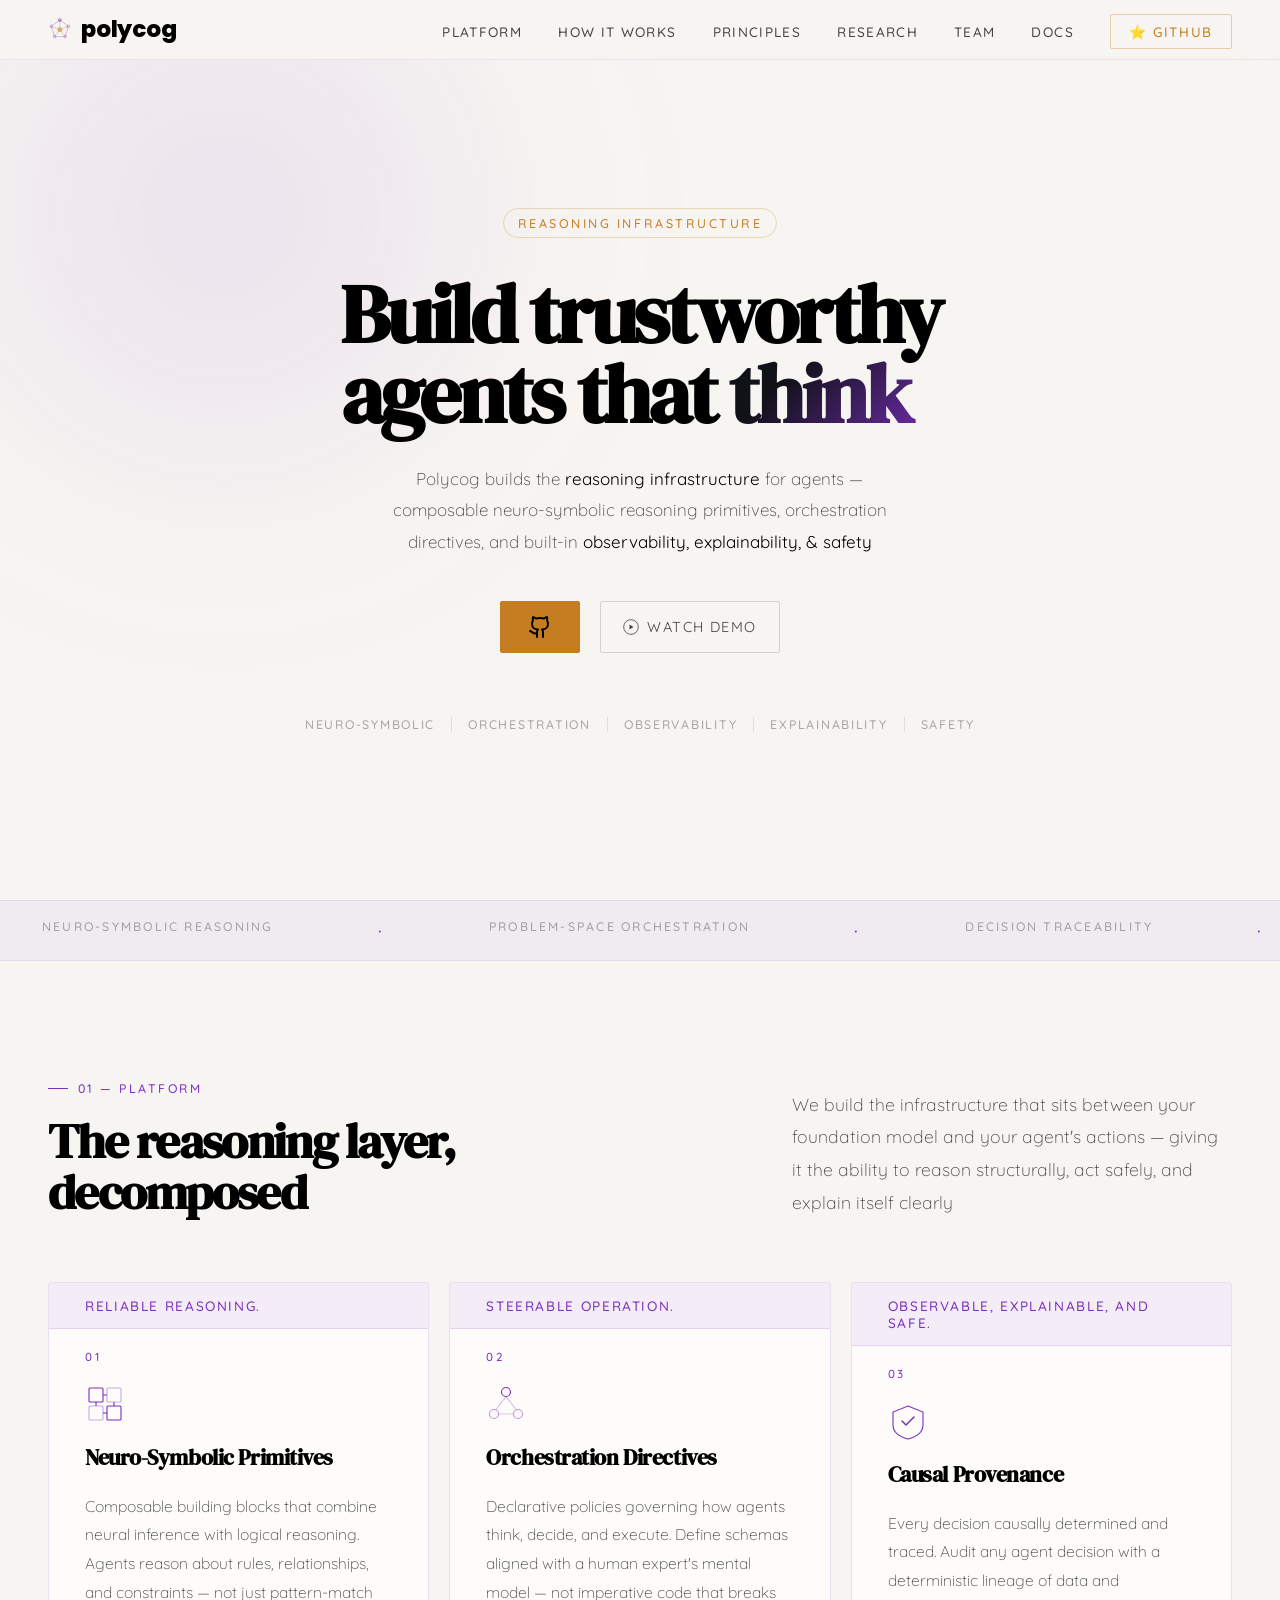
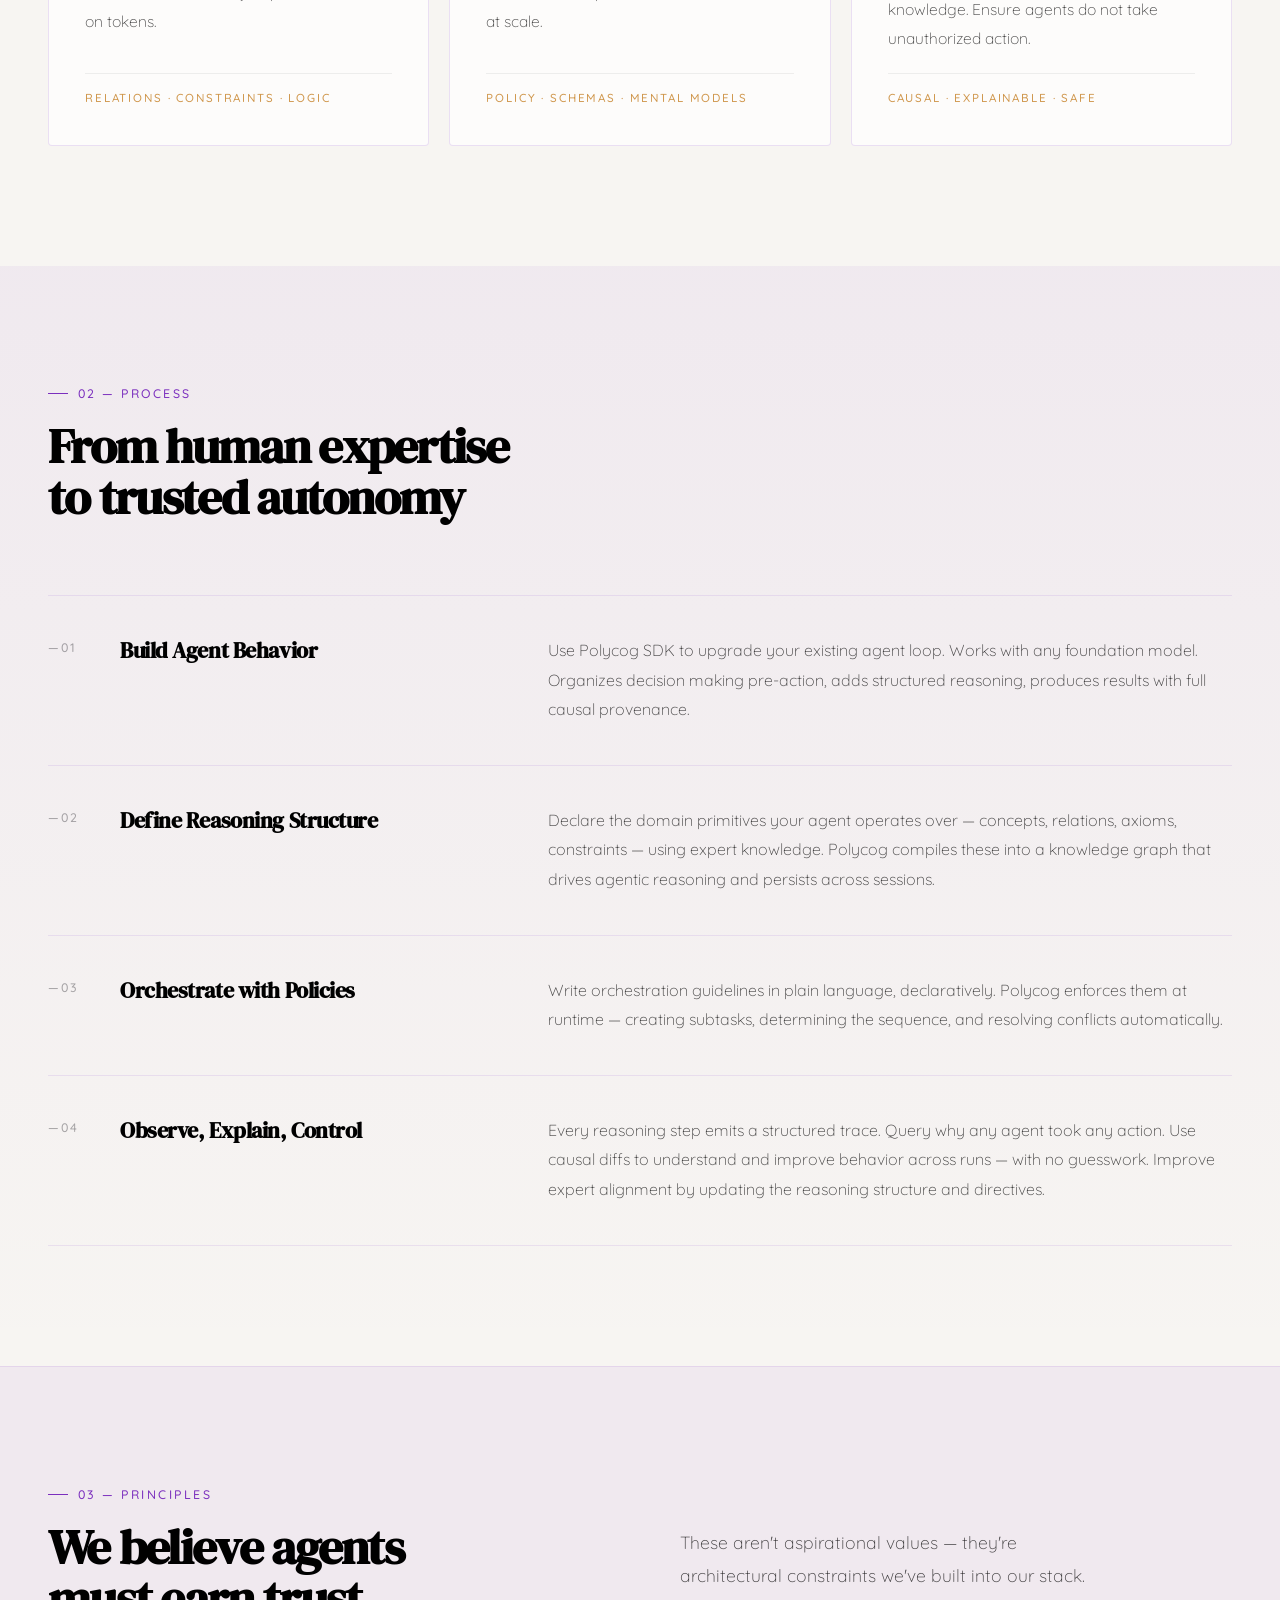
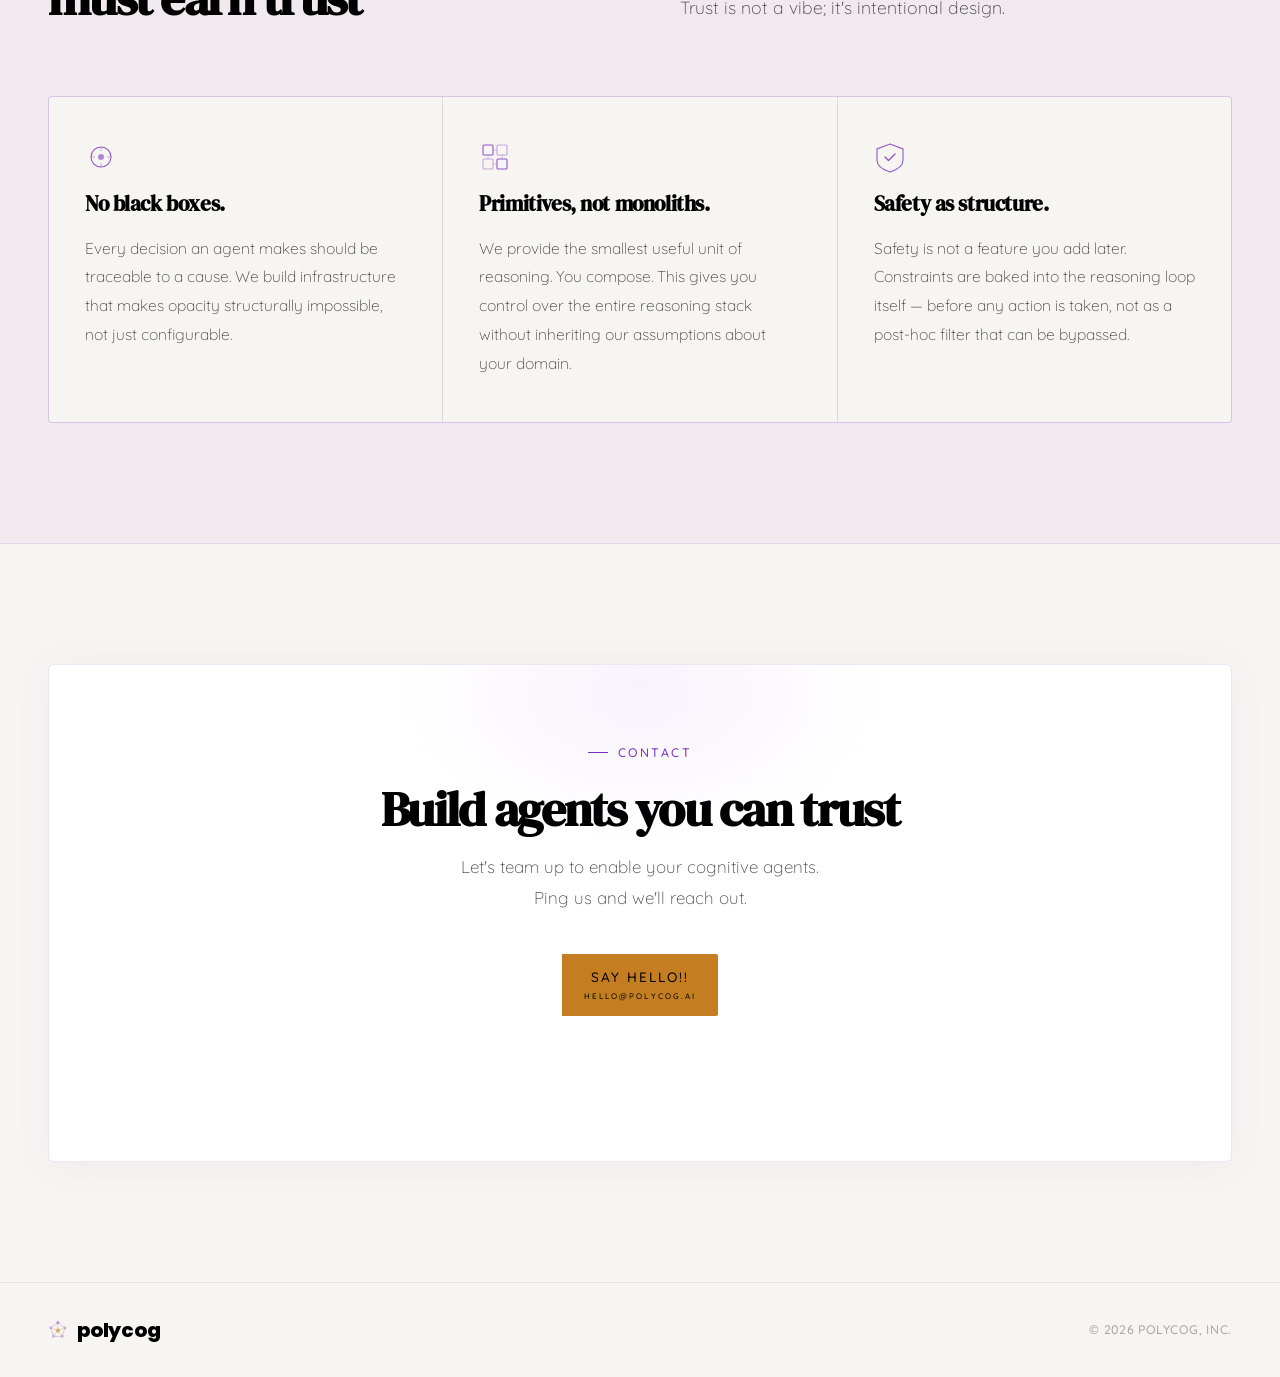
==== commit 6923993e: "Build from polycog/webgen v1.0.0" ====
--- a/index.html
+++ b/index.html
@@ -621,6 +621,9 @@
           max-width: 420px;
           margin: 0 auto;
           gap: 0;
+
+          flex-direction: column;
+          align-items: center;
         }
 
         .cta-input {
@@ -705,7 +708,7 @@
         polycog
       </a>
       <ul>
-        <li><a href="index.html#platform">Platform</a></li><li><a href="index.html#how">How It Works</a></li><li><a href="index.html#principles">Principles</a></li><li><a href="research.html">Research</a></li><li><a href="team.html">Team</a></li><li><a href="index.html#cta" class="nav-btn">Get Access</a></li>
+        <li><a href="index.html#platform">Platform</a></li><li><a href="index.html#how">How It Works</a></li><li><a href="index.html#principles">Principles</a></li><li><a href="research.html">Research</a></li><li><a href="team.html">Team</a></li><li><a href="https://docs.polycog.ai" target="_blank">Docs</a></li><li><a href="https://github.com/polycog/cognition" class="nav-btn" target="_blank">⭐ GitHub</a></li>
       </ul>
       <button class="nav-hamburger" id="navToggle" aria-label="Toggle menu" aria-expanded="false">
         <span></span><span></span><span></span>
@@ -714,7 +717,7 @@
 
     <!-- Mobile nav drawer -->
     <div class="nav-mobile" id="navMobile">
-      <a href="index.html#platform" class="nav-mobile-link">Platform</a><a href="index.html#how" class="nav-mobile-link">How It Works</a><a href="index.html#principles" class="nav-mobile-link">Principles</a><a href="research.html" class="nav-mobile-link">Research</a><a href="team.html" class="nav-mobile-link">Team</a><a href="index.html#cta" class="nav-btn">Get Access</a>
+      <a href="index.html#platform" class="nav-mobile-link">Platform</a><a href="index.html#how" class="nav-mobile-link">How It Works</a><a href="index.html#principles" class="nav-mobile-link">Principles</a><a href="research.html" class="nav-mobile-link">Research</a><a href="team.html" class="nav-mobile-link">Team</a><a href="https://docs.polycog.ai" class="nav-mobile-link">Docs</a><a href="https://github.com/polycog/cognition" class="nav-btn">⭐ GitHub</a>
     </div>
     <section id="hero">
         <div class="orb orb-1"></div>
@@ -735,10 +738,10 @@
             </p>
 
             <div class="hero-actions">
-                <a href="#cta" class="btn-primary">
-                Request Early Access
-                <svg width="14" height="14" viewBox="0 0 14 14" fill="none">
-                    <path d="M2 7h10M8 3l4 4-4 4" stroke="currentColor" stroke-width="1.5" stroke-linecap="round" stroke-linejoin="round"/>
+                <a href="https://github.com/polycog/cognition" target="_blank" class="btn-primary">
+                <svg xmlns="http://w3.org" width="24" height="24" viewBox="0 0 24 24" fill="none" stroke="currentColor" stroke-width="2" stroke-linecap="round" stroke-linejoin="round">
+                  <path d="M15 22v-4a4.8 4.8 0 0 0-1-3.5c3 0 6-2 6-5.5.08-1.25-.27-2.48-1-3.5.28-1.15.28-2.35 0-3.5 0 0-1 0-3 1.5-2.64-.5-5.36-.5-8 0C6 2 5 2 5 2c-.3 1.15-.3 2.35 0 3.5A5.403 5.403 0 0 0 4 9c0 3.5 3 5.5 6 5.5-.39.49-.68 1.05-.85 1.65-.17.6-.22 1.23-.15 1.85v4" />
+                  <path d="M9 18c-4.51 2-5-2-7-2" />
                 </svg>
                 </a>
 
@@ -748,9 +751,9 @@
                 </a> -->
 
                 <button class="btn-demo" id="watchDemoBtn">
-                  <svg class="play-icon" width="16" height="16" viewBox="0 0 16 16" fill="none">
-                      <circle cx="8" cy="8" r="7" stroke="currentColor" stroke-width="1.2"/>
-                      <path d="M6.5 5.5l4 2.5-4 2.5V5.5z" fill="currentColor"/>
+                  <svg class="play-icon" width="16" height="24" viewBox="0 0 24 24" fill="none">
+                      <circle cx="12" cy="12" r="11" stroke="currentColor" stroke-width="1.2"/>
+                      <path d="M9.75 8.25l6 3.75-6 3.75V8.25z" fill="currentColor"/>
                   </svg>
                   Watch Demo
                 </button>
@@ -1035,12 +1038,13 @@
     <section id="cta">
       <div class="container">
         <div class="cta-box reveal">
-          <div class="label" style="justify-content:center; margin-bottom:24px;">Early Access</div>
+          <div class="label" style="justify-content:center; margin-bottom:24px;">Contact</div>
           <h2>Build agents you can trust</h2>
-          <p>We're working with a small cohort of teams building production agent systems. Ping us and we'll reach out.</p>
-          <form class="cta-form" onsubmit="handleSubmit(event)">
-            <input class="cta-input" type="email" id="email-input" placeholder="you@company.com" autocomplete="email" />
-            <button class="cta-submit" type="submit">Request Access</button>
+          <p>Let's team up to enable your cognitive agents.<br />Ping us and we'll reach out.</p>
+          <form class="cta-form">
+            <!-- <input class="cta-input" type="email" id="email-input" placeholder="you@company.com" autocomplete="email" /> -->
+            <!-- <button class="cta-submit">Request Access</button> -->
+             <button class="cta-submit" id="emailBtn" type="button">Say Hello!!<br /><span style="font-size: 8px">hello@polycog.ai</span></button>
           </form>
           <p id="form-msg"></p>
         </div>
@@ -1117,74 +1121,21 @@
       videoModal.addEventListener('click', e => { if (e.target === videoModal) closeModal(); });
       document.addEventListener('keydown', e => { if (e.key === 'Escape') closeModal(); });
 
-      // CTA form
-      const SHEET_URL = 'https://script.google.com/macros/s/AKfycbyCftPYXUp-bEFzUTkOEZLBiHutz5wW1PrjXeIzP2jakop_sZIe2gBGmZE4tZvdQ23l/exec';
-
-      function handleSubmit(e){
-        e.preventDefault();
-        const input = document.getElementById('email-input');
-        const val = input.value.trim();
-        const msg = document.getElementById('form-msg');
-        const btn = e.target.querySelector('.cta-submit');
-
-        if(!val.includes('@')){ msg.style.color='#f87171'; msg.textContent='Please enter a valid email address.'; return; }
-
-        btn.disabled = true;
-        btn.textContent = 'Sending…';
-        msg.textContent = '';
-
-        fetch(SHEET_URL, {
-          method: 'POST',
-          mode: 'no-cors',
-          headers: { 'Content-Type': 'application/x-www-form-urlencoded' },
-          body: 'email=' + encodeURIComponent(val)
-        })
-        .then(() => {
-          msg.style.color = 'var(--accent)';
-          msg.textContent = '→ Received. We\'ll be in touch shortly.';
-          input.value = '';
-          btn.disabled = false;
-          btn.textContent = 'Request Access';
-        })
-        .catch(() => {
-          msg.style.color = '#f87171';
-          msg.textContent = 'Something went wrong. Please try again.';
-          btn.disabled = false;
-          btn.textContent = 'Request Access';
-        });
-      }
-
-      function focusOnHash() {
-        if (window.location.hash === '#cta') {
-          const inputElement = document.getElementById('email-input');
-          if (inputElement) {
-            inputElement.blur();
-            inputElement.focus();
-          }
-        }
-      }
-
-      // Run on initial page load
-      window.addEventListener('DOMContentLoaded', focusOnHash);
-
-      // Run if the hash changes without a full page reload
-      window.addEventListener('hashchange', focusOnHash);
-      
-      const email_observer = new IntersectionObserver((entries, observer) => {
-        entries.forEach(entry => {
-          // Check if the element is currently visible in the viewport
-          if (entry.isIntersecting) {
-            // Set focus to the input
-            entry.target.focus();
-            // Optional: Stop observing after focusing once
-            // observer.unobserve(entry.target);
-          }
-        });
-      }, {
-        threshold: 1.0 // Trigger only when 100% of the input is visible
+      document.getElementById('emailBtn').addEventListener('click', function (e) {
+        event.preventDefault();
+
+        const to = 'hello@polycog.ai';
+        const subject = 'Hello Polycog';
+        const body = "Hi,\n\nI wanted to reach out about...";
+
+        const mailto = `mailto:${to}?subject=${encodeURIComponent(subject)}&body=${encodeURIComponent(body)}`;
+        //const mailto = `mailto:${to}`;
+        //alert(mailto);
+        window.location.href = mailto;
+        //window.open(mailto);
+
+        return false;
       });
-
-      email_observer.observe(document.getElementById('email-input'));
 
     </script>
   </body>
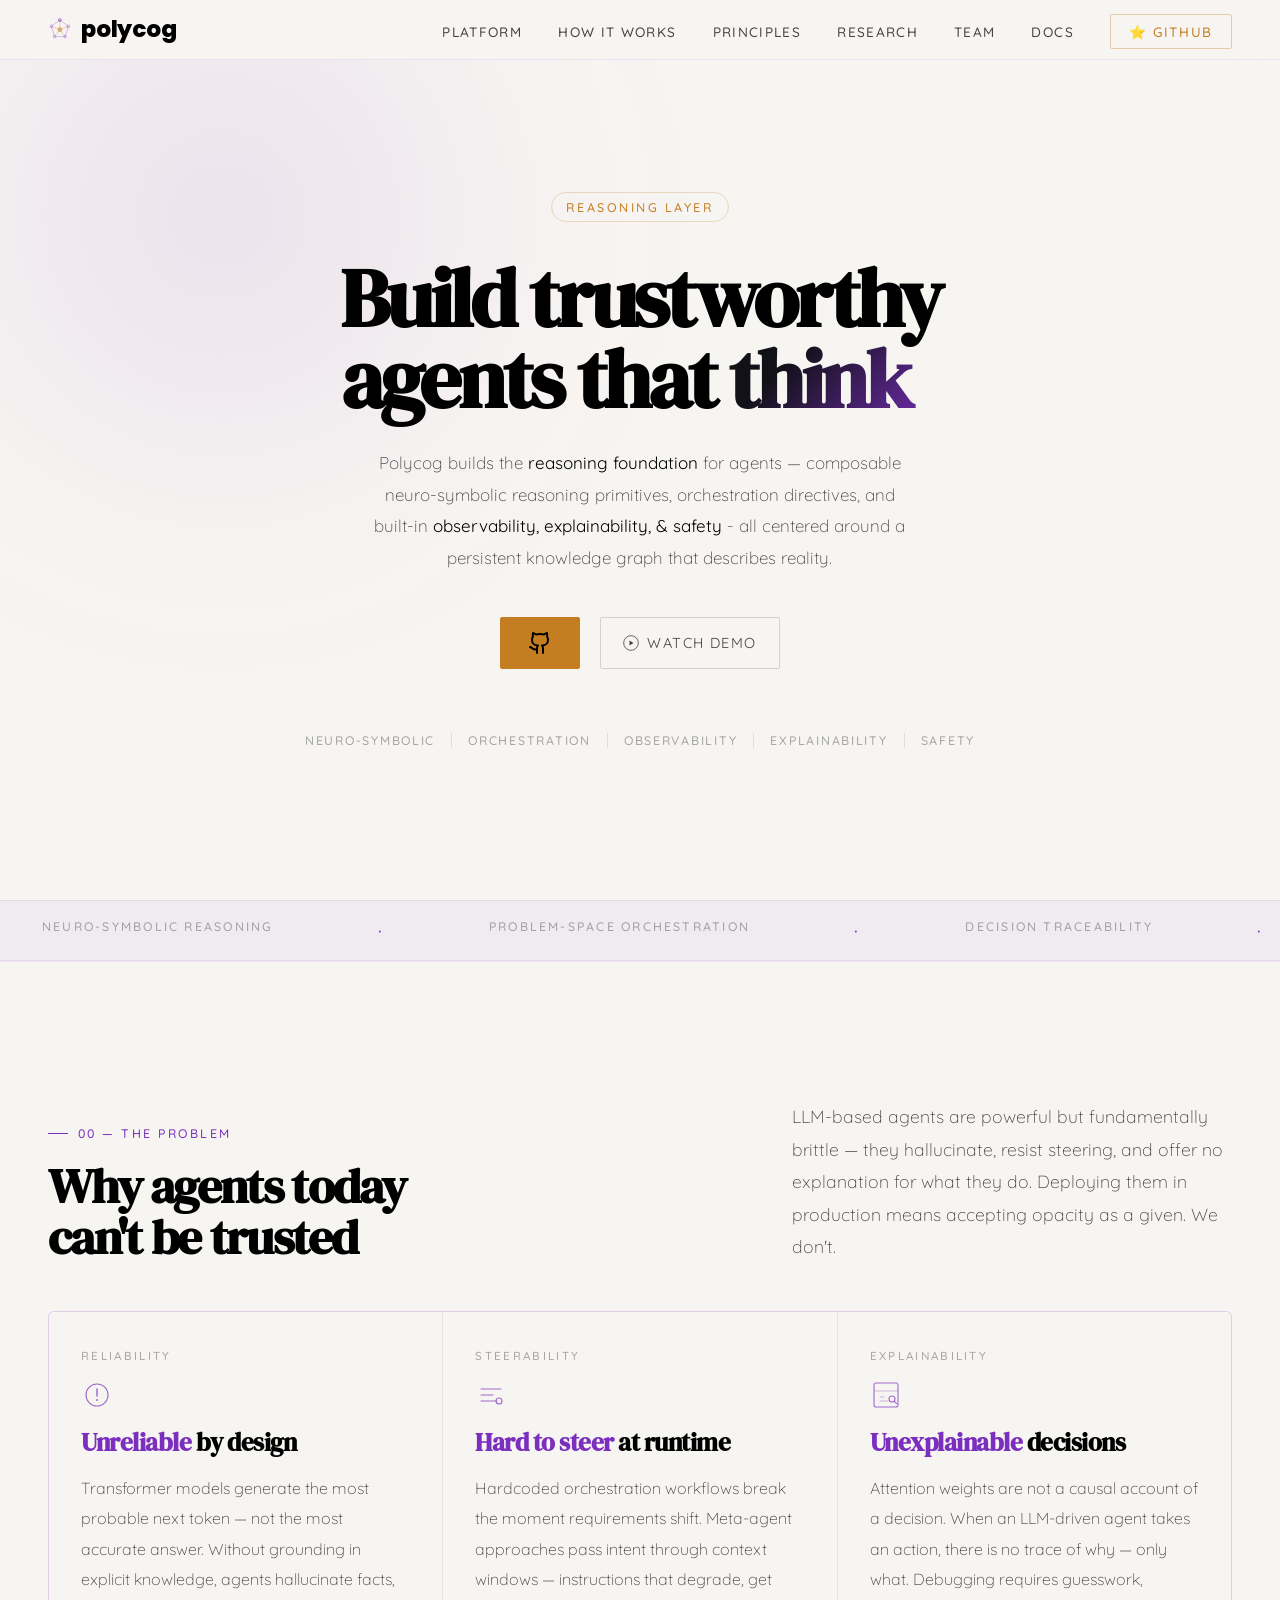
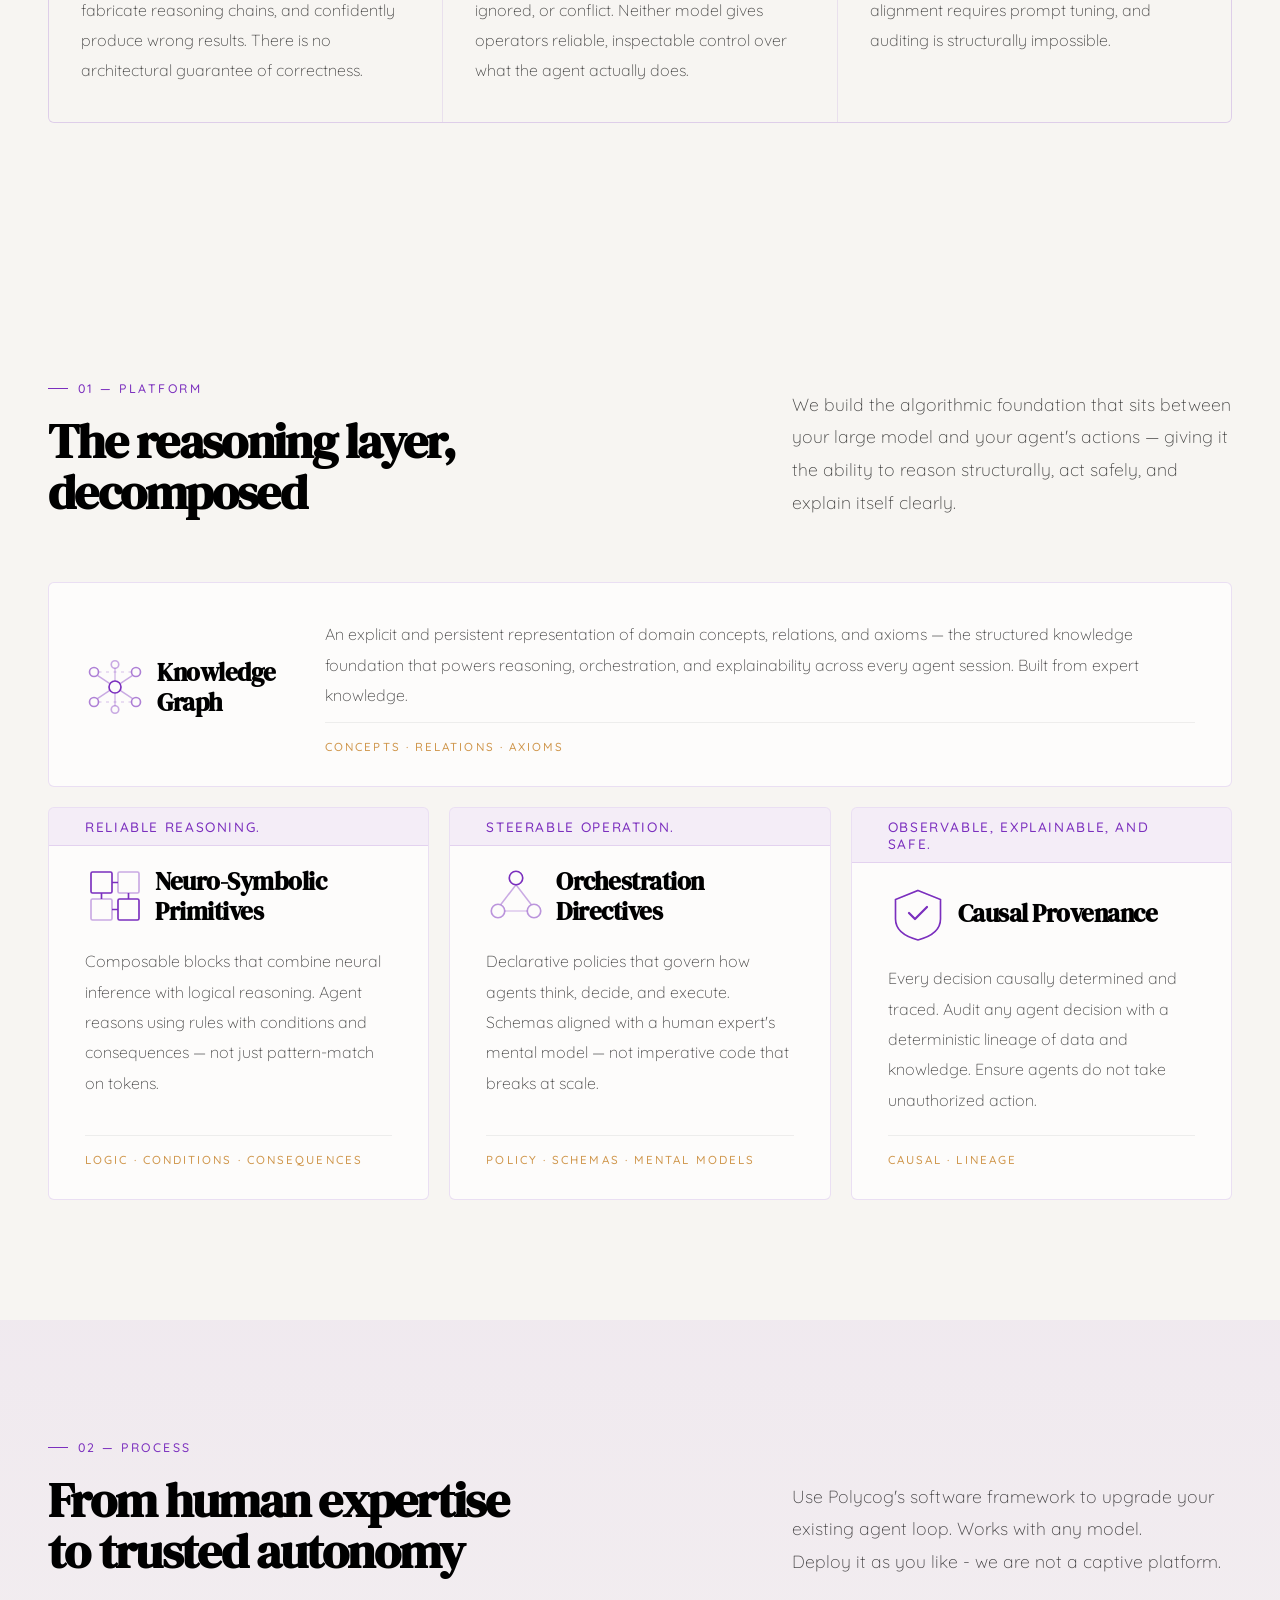
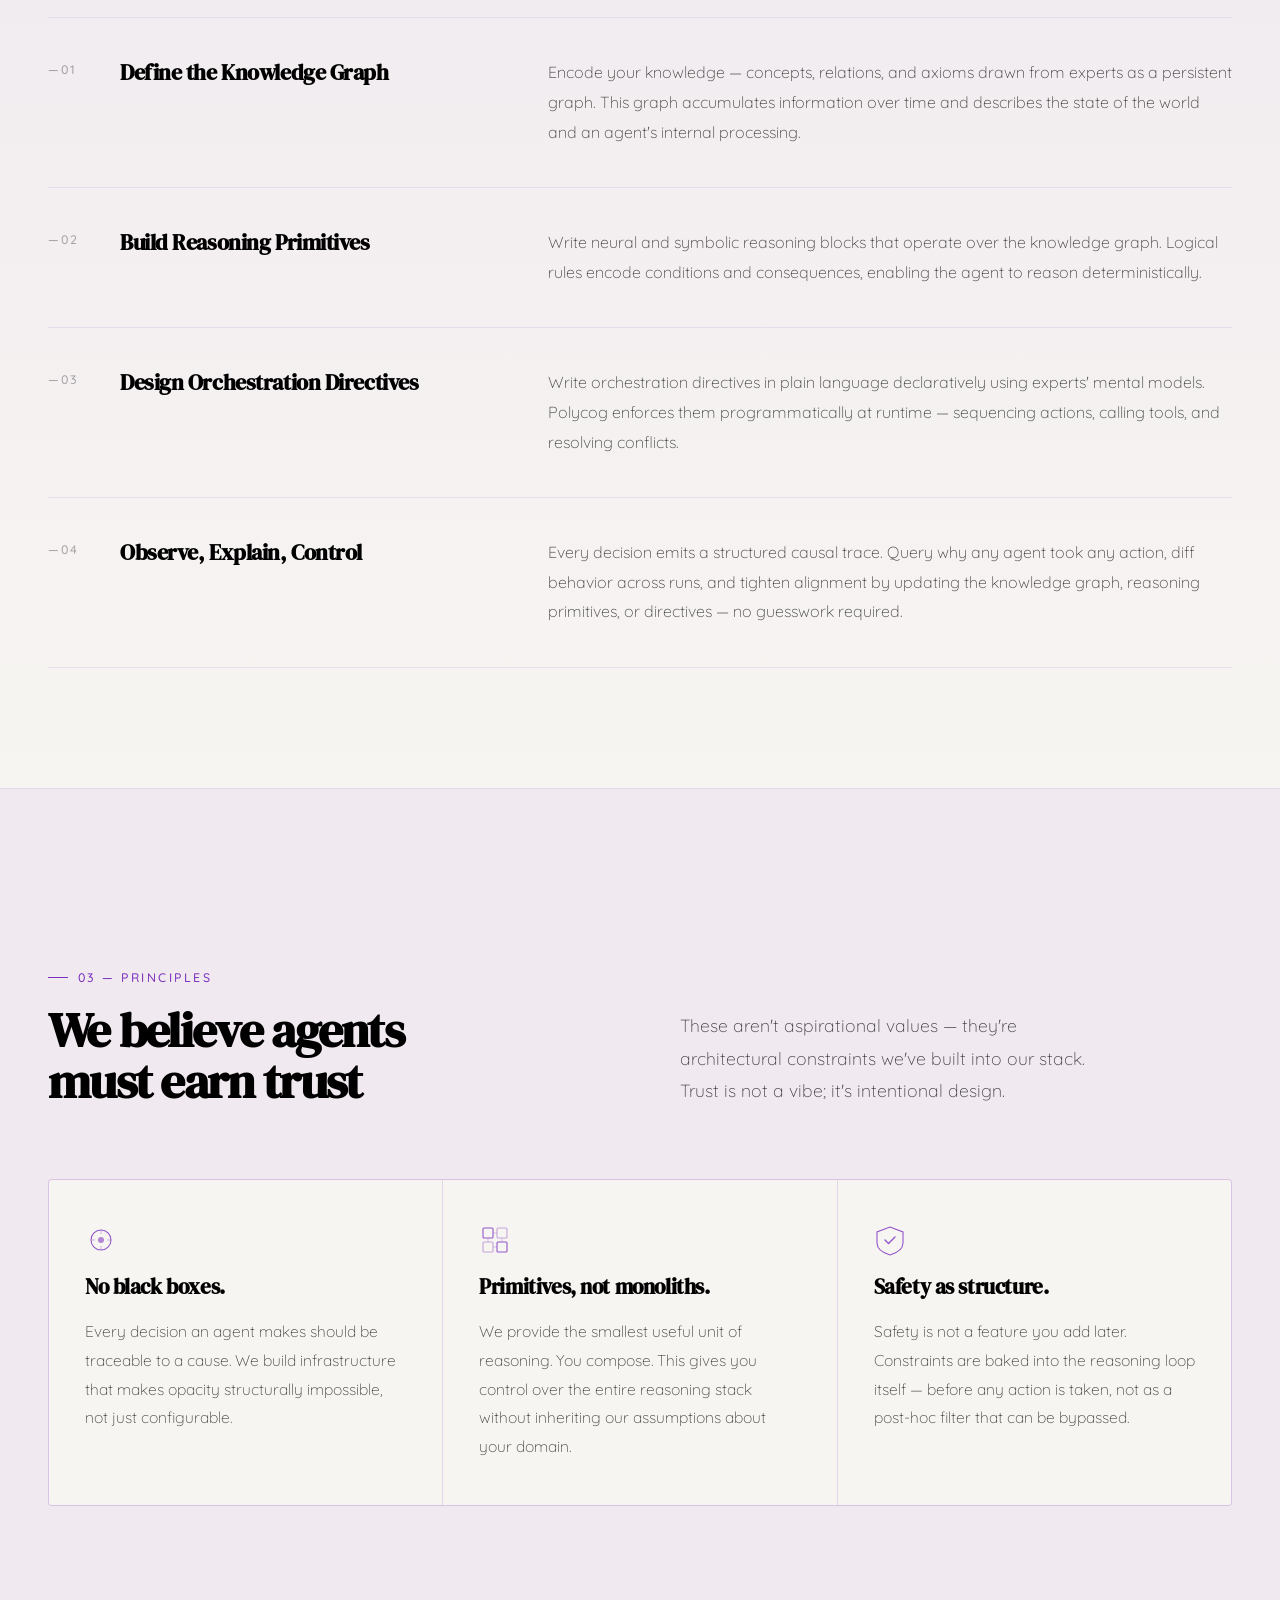
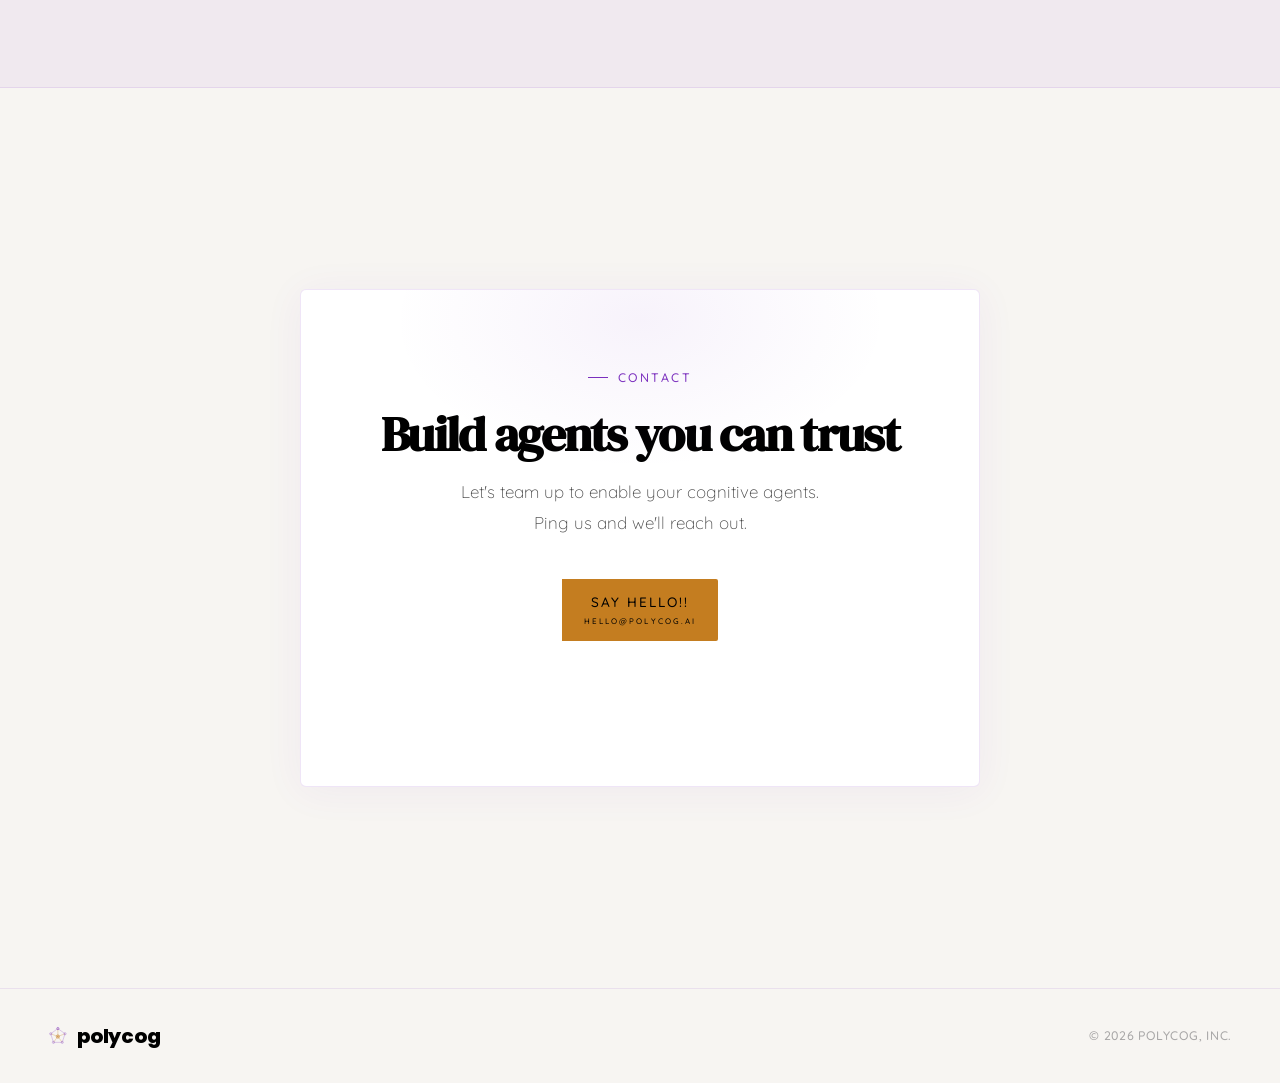
==== commit 748a8ac9: "Build from polycog/webgen v1.1.0" ====
--- a/index.html
+++ b/index.html
@@ -14,7 +14,7 @@
     <meta charset="UTF-8" />
     <meta name="viewport" content="width=device-width, initial-scale=1.0, viewport-fit=cover" />
 
-    <title>Polycog &mdash; Reasoning Infrastructure for Agents</title>
+    <title>Polycog &mdash; Reasoning Foundation for Agents</title>
 
     <link rel="icon" type="image/x-icon" href="favicon.ico" />
     <link rel="icon" type="image/png" sizes="32x32" href="images/favicon-32x32.png" />
@@ -29,16 +29,37 @@
     <link rel="stylesheet" href="css/variables.css" />
     <link rel="stylesheet" href="css/base.css" />
     <style>
+        /* ── scroll snap ── */
+        html {
+          scroll-snap-type: y mandatory;
+          scroll-behavior: smooth;
+        }
+        #hero, #problem, #platform, #how, #principles, #cta, footer {
+          scroll-snap-align: start;
+          scroll-snap-stop: always;
+          box-sizing: border-box;
+          min-height: 100vh;
+
+          display: flex;
+          align-items: center;
+        }
+        #problem, #platform, #how, #principles, #cta {
+          flex-direction: column;
+          justify-content: center;
+          overflow-y: auto;
+        }
+        footer {
+          min-height: unset;
+          scroll-snap-align: end;
+        }
+        
         /* hero */
         #hero {
           position: relative;
-          min-height: 100vh;
-          display: flex;
-          align-items: center;
-          justify-content: center;
           text-align: center;
           padding: 120px 48px 80px;
           overflow: hidden;
+          justify-content: center;
         }
 
         /* gradient orbs */
@@ -372,6 +393,73 @@
           animation: scroll 42s linear infinite;
         }
 
+        /* ── problem ── */
+        #problem {
+          background: var(--bg);
+          border-top: 1px solid rgba(123,47,190,.08);
+        }
+
+        .problem-header {
+          display: flex;
+          justify-content: space-between;
+          align-items: flex-end;
+          margin-bottom: 48px;
+        }
+
+        .problem-grid {
+          display: grid;
+          grid-template-columns: repeat(3, 1fr);
+          gap: 1px;
+          background: rgba(123,47,190,.1);
+          border: 1px solid rgba(123,47,190,.1);
+          border-radius: 6px;
+          overflow: hidden;
+        }
+
+        .problem-card {
+          background: var(--bg);
+          padding: 36px 32px;
+          display: flex;
+          flex-direction: column;
+          gap: 16px;
+          transition: background .25s;
+        }
+        .problem-card:hover { background: rgba(123,47,190,.02); }
+
+        .problem-label {
+          font-size: .58rem;
+          letter-spacing: .2em;
+          text-transform: uppercase;
+          color: var(--text-3);
+        }
+
+        .problem-card h3 {
+          font-family: var(--font-d);
+          font-size: 1.25rem;
+          font-weight: 700;
+          letter-spacing: -.02em;
+          color: var(--text);
+          line-height: 1.2;
+        }
+
+        .problem-card h3 em {
+          font-style: normal;
+          color: var(--secondary);
+        }
+
+        .problem-card p {
+          font-size: .8rem;
+          color: var(--text-2);
+          line-height: 1.9;
+          font-weight: 300;
+          flex: 1;
+        }
+
+        @media (max-width: 960px) {
+          .problem-grid { grid-template-columns: 1fr; }
+          .problem-header { flex-direction: column; align-items: flex-start; gap: 20px; }
+        }
+
         /* platform */
         #platform { background: var(--bg); }
 
@@ -388,11 +476,15 @@
           gap: 20px;
         }
 
+        .plat-card-full {
+          grid-column: 1 / -1;
+        }
+
         .plat-card {
           background: var(--card-bg);
           border: 1px solid var(--card-border);
-          border-radius: 4px;
-          padding: 40px 36px;
+          border-radius: 6px;
+          padding: 36px 36px 32px;
           display: flex;
           flex-direction: column;
           gap: 20px;
@@ -417,38 +509,73 @@
         }
 
         .plat-num {
-          font-size: .58rem;
+          font-size: 1.1rem;
           letter-spacing: .22em;
           color: var(--secondary);
           text-transform: uppercase;
         }
 
         .plat-icon {
-          width: 40px; height: 40px;
+          width: 60px; height: 60px;
           color: var(--secondary);
           flex-shrink: 0;
         }
+
+        .plat-heading {
+          display: flex;
+          align-items: center;
+          gap: 48px;
+        }
+
+        .plat-card:not(.plat-card-full) .plat-heading {
+          flex-direction: row;
+          align-items: center;
+          justify-content: flex-start;
+          gap: 10px;
+        }
+
+        .plat-left {
+          display: flex;
+          flex-direction: column;
+          gap: 16px;
+          flex-shrink: 0;
+          min-width: 160px;
+        }
+
+        .plat-left-top {
+          display: flex;
+          align-items: center;
+          gap: 12px;
+        }
+
+        .plat-body {
+          display: flex;
+          gap: 48px;
+          align-items: baseline;
+        }
+        .plat-body h3 { flex-shrink: 0; }
+        .plat-body p  { margin: 0; }
 
         .plat-card h3 {
           font-family: var(--font-d);
           font-weight: 700;
-          font-size: 1.1rem;
+          font-size: 1.25rem;
           letter-spacing: -.02em;
           color: var(--text);
-          line-height: 1.25;
+          line-height: 1.2;
         }
 
         .plat-card p {
-          font-size: .78rem;
+          font-size: .8rem;
           color: var(--text-2);
-          line-height: 1.85;
+          line-height: 1.9;
           font-weight: 300;
           flex: 1;
         }
 
         .plat-tag {
           font-size: .58rem;
-          letter-spacing: .16em;
+          letter-spacing: .18em;
           text-transform: uppercase;
           color: var(--accent);
           opacity: .8;
@@ -460,8 +587,8 @@
           display: flex;
           align-items: center;
           gap: 10px;
-          margin: -40px -36px 0;
-          padding: 14px 36px;
+          margin: -36px -36px 0;
+          padding: 10px 36px;
           background: rgba(123,47,190,.07);
           border-bottom: 1px solid rgba(123,47,190,.14);
           font-family: var(--font-m);
@@ -477,7 +604,12 @@
           background: linear-gradient(180deg, rgba(123,47,190,.06) 0%, rgba(247,245,242,0) 100%);
         }
 
-        .how-header { margin-bottom: 72px; }
+        .how-header { 
+          display: flex;
+          justify-content: space-between;
+          align-items: flex-end;
+          margin-bottom: 40px;
+        }
 
         .how-steps {
           display: grid;
@@ -708,7 +840,7 @@
         polycog
       </a>
       <ul>
-        <li><a href="index.html#platform">Platform</a></li><li><a href="index.html#how">How It Works</a></li><li><a href="index.html#principles">Principles</a></li><li><a href="research.html">Research</a></li><li><a href="team.html">Team</a></li><li><a href="https://docs.polycog.ai" target="_blank">Docs</a></li><li><a href="https://github.com/polycog/cognition" class="nav-btn" target="_blank">⭐ GitHub</a></li>
+        <li><a href="index.html#platform">Platform</a></li><li><a href="index.html#how">How It Works</a></li><li><a href="index.html#principles">Principles</a></li><li><a href="research.html">Research</a></li><li><a href="team.html">Team</a></li><li><a href="https://cognition.polycog.ai/docs" target="_blank">Docs</a></li><li><a href="https://cognition.polycog.ai" class="nav-btn" target="_blank">⭐ GitHub</a></li>
       </ul>
       <button class="nav-hamburger" id="navToggle" aria-label="Toggle menu" aria-expanded="false">
         <span></span><span></span><span></span>
@@ -717,7 +849,7 @@
 
     <!-- Mobile nav drawer -->
     <div class="nav-mobile" id="navMobile">
-      <a href="index.html#platform" class="nav-mobile-link">Platform</a><a href="index.html#how" class="nav-mobile-link">How It Works</a><a href="index.html#principles" class="nav-mobile-link">Principles</a><a href="research.html" class="nav-mobile-link">Research</a><a href="team.html" class="nav-mobile-link">Team</a><a href="https://docs.polycog.ai" class="nav-mobile-link">Docs</a><a href="https://github.com/polycog/cognition" class="nav-btn">⭐ GitHub</a>
+      <a href="index.html#platform" class="nav-mobile-link">Platform</a><a href="index.html#how" class="nav-mobile-link">How It Works</a><a href="index.html#principles" class="nav-mobile-link">Principles</a><a href="research.html" class="nav-mobile-link">Research</a><a href="team.html" class="nav-mobile-link">Team</a><a href="https://cognition.polycog.ai/docs" class="nav-mobile-link">Docs</a><a href="https://cognition.polycog.ai" class="nav-btn">⭐ GitHub</a>
     </div>
     <section id="hero">
         <div class="orb orb-1"></div>
@@ -726,19 +858,20 @@
 
         <div class="hero-content">
             <div class="hero-tag">
-                Reasoning Infrastructure
+                Reasoning Layer
             </div>
 
             <h1>Build trustworthy <br/>agents that <em>think &nbsp;</em></h1>
 
             <p class="hero-sub">
-                Polycog builds the <strong>reasoning infrastructure</strong> for agents &mdash;
+                Polycog builds the <strong>reasoning foundation</strong> for agents &mdash;
                 composable neuro-symbolic reasoning primitives, orchestration directives,
-                and built-in <strong>observability, explainability, & safety</strong>
+                and built-in <strong>observability, explainability, & safety</strong> - all
+                centered around a persistent knowledge graph that describes reality.
             </p>
 
             <div class="hero-actions">
-                <a href="https://github.com/polycog/cognition" target="_blank" class="btn-primary">
+                <a href="https://cognition.polycog.ai" target="_blank" class="btn-primary">
                 <svg xmlns="http://w3.org" width="24" height="24" viewBox="0 0 24 24" fill="none" stroke="currentColor" stroke-width="2" stroke-linecap="round" stroke-linejoin="round">
                   <path d="M15 22v-4a4.8 4.8 0 0 0-1-3.5c3 0 6-2 6-5.5.08-1.25-.27-2.48-1-3.5.28-1.15.28-2.35 0-3.5 0 0-1 0-3 1.5-2.64-.5-5.36-.5-8 0C6 2 5 2 5 2c-.3 1.15-.3 2.35 0 3.5A5.403 5.403 0 0 0 4 9c0 3.5 3 5.5 6 5.5-.39.49-.68 1.05-.85 1.65-.17.6-.22 1.23-.15 1.85v4" />
                   <path d="M9 18c-4.51 2-5-2-7-2" />
@@ -819,6 +952,84 @@
       </ul>
     </div>
 
+    <section id="problem">
+      <div class="container">
+        <div class="problem-header reveal">
+          <div>
+            <div class="label">00 &mdash; The Problem</div>
+            <h2>
+              Why agents today<br/>
+              can't be trusted
+            </h2>
+          </div>
+          <p class="section-lead">
+            LLM-based agents are powerful but fundamentally brittle &mdash; they hallucinate,
+            resist steering, and offer no explanation for what they do.
+            Deploying them in production means accepting opacity as a given.
+            We don't.
+          </p>
+        </div>
+
+        
+
+        <div class="problem-grid">
+
+          
+          
+            <div class="problem-card reveal d1">
+              <div class="problem-label">Reliability</div>
+              <svg width="32" height="32" viewBox="0 0 32 32" fill="none" style="color:var(--secondary);opacity:.7;flex-shrink:0;">
+                
+              <circle cx="16" cy="16" r="11" stroke="currentColor" stroke-width="1.1"/>
+              <path d="M16 10v7" stroke="currentColor" stroke-width="1.5" stroke-linecap="round"/>
+              <circle cx="16" cy="21" r="1" fill="currentColor"/>
+          
+              </svg>
+              <h3><em>Unreliable</em> by design</h3>
+              <p>
+                Transformer models generate the most probable next token &mdash; not the most accurate answer. Without grounding in explicit knowledge, agents hallucinate facts, fabricate reasoning chains, and confidently produce wrong results. There is no architectural guarantee of correctness.
+              </p>
+            </div>
+
+          
+          
+            <div class="problem-card reveal d2">
+              <div class="problem-label">Steerability</div>
+              <svg width="32" height="32" viewBox="0 0 32 32" fill="none" style="color:var(--secondary);opacity:.7;flex-shrink:0;">
+                
+              <path d="M6 10h20M6 16h12M6 22h16" stroke="currentColor" stroke-width="1.1" stroke-linecap="round"/>
+              <circle cx="24" cy="22" r="3" stroke="currentColor" stroke-width="1.1"/>
+          
+              </svg>
+              <h3><em>Hard to steer</em> at runtime</h3>
+              <p>
+                Hardcoded orchestration workflows break the moment requirements shift. Meta-agent approaches pass intent through context windows &mdash; instructions that degrade, get ignored, or conflict. Neither model gives operators reliable, inspectable control over what the agent actually does.
+              </p>
+            </div>
+
+          
+          
+            <div class="problem-card reveal d3">
+              <div class="problem-label">Explainability</div>
+              <svg width="32" height="32" viewBox="0 0 32 32" fill="none" style="color:var(--secondary);opacity:.7;flex-shrink:0;">
+                
+              <rect x="4" y="4" width="24" height="24" rx="2" stroke="currentColor" stroke-width="1.1"/>
+              <path d="M4 12h24" stroke="currentColor" stroke-width="1.1" stroke-opacity=".4"/>
+              <path d="M10 18h4M10 22h8" stroke="currentColor" stroke-width="1.1" stroke-linecap="round" stroke-opacity=".5"/>
+              <circle cx="22" cy="20" r="3" stroke="currentColor" stroke-width="1.1"/>
+              <path d="M24.1 22.1l2.5 2.5" stroke="currentColor" stroke-width="1.1" stroke-linecap="round"/>
+          
+              </svg>
+              <h3><em>Unexplainable</em> decisions</h3>
+              <p>
+                Attention weights are not a causal account of a decision. When an LLM-driven agent takes an action, there is no trace of why &mdash; only what. Debugging requires guesswork, alignment requires prompt tuning, and auditing is structurally impossible.
+              </p>
+            </div>
+
+        </div>
+      </div>
+    </section>
+
     <section id="platform">
       <div class="container">
         <div class="platform-header reveal">
@@ -830,19 +1041,54 @@
             </h2>
           </div>
           <p class="section-lead">
-              We build the infrastructure that sits between your foundation model and your agent's actions
-              &mdash; giving it the ability to reason structurally, act safely, and explain itself clearly
+              We build the algorithmic foundation that sits between your large model and your agent's actions &mdash; giving it the ability to reason structurally, act safely, and explain itself clearly.
           </p>
         </div>
 
         
 
         <div class="platform-grid">
+          <div class="plat-card plat-card-full reveal">
+              <div class="plat-heading">
+                  <div class="plat-left">
+                      <div class="plat-left-top">
+                          <svg class="plat-icon" viewBox="0 0 40 40" fill="none">
+                          <circle cx="20" cy="20" r="4" stroke="currentColor" stroke-width="1.1"/>
+                          <circle cx="6"  cy="10" r="3" stroke="currentColor" stroke-width="1.1" stroke-opacity=".6"/>
+                          <circle cx="34" cy="10" r="3" stroke="currentColor" stroke-width="1.1" stroke-opacity=".6"/>
+                          <circle cx="6"  cy="30" r="3" stroke="currentColor" stroke-width="1.1" stroke-opacity=".6"/>
+                          <circle cx="34" cy="30" r="3" stroke="currentColor" stroke-width="1.1" stroke-opacity=".6"/>
+                          <circle cx="20" cy="5"  r="2.5" stroke="currentColor" stroke-width="1.1" stroke-opacity=".4"/>
+                          <circle cx="20" cy="35" r="2.5" stroke="currentColor" stroke-width="1.1" stroke-opacity=".4"/>
+                          <line x1="16.3" y1="17.6" x2="8.5"  y2="12.4" stroke="currentColor" stroke-width="1" stroke-opacity=".4"/>
+                          <line x1="23.7" y1="17.6" x2="31.5" y2="12.4" stroke="currentColor" stroke-width="1" stroke-opacity=".4"/>
+                          <line x1="16.3" y1="22.4" x2="8.5"  y2="27.6" stroke="currentColor" stroke-width="1" stroke-opacity=".4"/>
+                          <line x1="23.7" y1="22.4" x2="31.5" y2="27.6" stroke="currentColor" stroke-width="1" stroke-opacity=".4"/>
+                          <line x1="20"   y1="16"   x2="20"   y2="7.5"  stroke="currentColor" stroke-width="1" stroke-opacity=".3"/>
+                          <line x1="20"   y1="24"   x2="20"   y2="32.5" stroke="currentColor" stroke-width="1" stroke-opacity=".3"/>
+                          <line x1="9"    y1="10"   x2="31"   y2="10"   stroke="currentColor" stroke-width="1" stroke-opacity=".2" stroke-dasharray="2 3"/>
+                          <line x1="9"    y1="30"   x2="31"   y2="30"   stroke="currentColor" stroke-width="1" stroke-opacity=".2" stroke-dasharray="2 3"/>
+                      </svg>
+                      <h3 style="max-width: 120px;">Knowledge Graph</h3>
+                      </div>
+                  </div>
+                  <div style="display:flex; flex-direction:column; gap:12px;">
+                      <p>
+                          An explicit and persistent representation of domain concepts, relations, and axioms &mdash; the structured knowledge foundation that powers reasoning, orchestration, and explainability across every agent session.
+                          Built from expert knowledge.
+                      </p>
+                      <div class="plat-tag">
+                          Concepts · Relations · Axioms
+                      </div>
+                  </div>
+              </div>
+          </div>
+
             
             
             <div class="plat-card reveal d1">
-                <div class="plat-impact">Reliable reasoning.</div>
-                <div class="plat-num">01</div>
+              <div class="plat-impact">Reliable reasoning.</div>
+              <div class="plat-heading">  
                 <svg class="plat-icon" viewBox="0 0 40 40" fill="none">
                     
                 <rect x="4" y="4" width="14" height="14" rx="1" stroke="currentColor" stroke-width="1.1"/>
@@ -856,19 +1102,20 @@
             
                 </svg>
                 <h3>Neuro-Symbolic Primitives</h3>
-                <p>
-                    Composable building blocks that combine neural inference with logical reasoning. Agents reason about rules, relationships, and constraints &mdash; not just pattern-match on tokens.
-                </p>
-                <div class="plat-tag">
-                    Relations · Constraints · Logic
-                </div>
+              </div>
+              <p>
+                  Composable blocks that combine neural inference with logical reasoning. Agent reasons using rules with conditions and consequences &mdash; not just pattern-match on tokens.
+              </p>
+              <div class="plat-tag">
+                  Logic · Conditions · Consequences
+              </div>
             </div>
 
             
             
             <div class="plat-card reveal d2">
-                <div class="plat-impact">Steerable operation.</div>
-                <div class="plat-num">02</div>
+              <div class="plat-impact">Steerable operation.</div>
+              <div class="plat-heading">  
                 <svg class="plat-icon" viewBox="0 0 40 40" fill="none">
                     
                 <circle cx="20" cy="8"  r="4.5" stroke="currentColor" stroke-width="1.1"/>
@@ -880,19 +1127,20 @@
             
                 </svg>
                 <h3>Orchestration Directives</h3>
-                <p>
-                    Declarative policies governing how agents think, decide, and execute. Define schemas aligned with a human expert's mental model &mdash; not imperative code that breaks at scale.
-                </p>
-                <div class="plat-tag">
-                    Policy · Schemas · Mental Models
-                </div>
+              </div>
+              <p>
+                  Declarative policies that govern how agents think, decide, and execute. Schemas aligned with a human expert's mental model &mdash; not imperative code that breaks at scale.
+              </p>
+              <div class="plat-tag">
+                  Policy · Schemas · Mental Models
+              </div>
             </div>
 
             
             
             <div class="plat-card reveal d3">
-                <div class="plat-impact">Observable, explainable, and safe.</div>
-                <div class="plat-num">03</div>
+              <div class="plat-impact">Observable, explainable, and safe.</div>
+              <div class="plat-heading">  
                 <svg class="plat-icon" viewBox="0 0 40 40" fill="none">
                     
                 <path d="M20 5 L35 11 L35 24 Q35 34 20 38 Q5 34 5 24 L5 11 Z" stroke="currentColor" stroke-width="1.1" fill="none"/>
@@ -900,12 +1148,13 @@
             
                 </svg>
                 <h3>Causal Provenance</h3>
-                <p>
-                    Every decision causally determined and traced. Audit any agent decision with a deterministic lineage of data and knowledge. Ensure agents do not take unauthorized action.
-                </p>
-                <div class="plat-tag">
-                    Causal · Explainable · Safe
-                </div>
+              </div>
+              <p>
+                  Every decision causally determined and traced. Audit any agent decision with a deterministic lineage of data and knowledge. Ensure agents do not take unauthorized action.
+              </p>
+              <div class="plat-tag">
+                  Causal · Lineage
+              </div>
             </div>
         </div>
       </div>
@@ -915,11 +1164,17 @@
     <section id="how">
       <div class="container">
         <div class="how-header reveal">
-          <div class="label">02 &mdash; Process</div>
-          <h2>
-            From human expertise<br/>
-            to trusted autonomy
-          </h2>
+          <div>
+            <div class="label">02 &mdash; Process</div>
+            <h2>
+              From human expertise<br/>
+              to trusted autonomy
+            </h2>
+          </div>
+          <p class="section-lead">
+            Use Polycog's software framework to upgrade your existing agent loop. Works with any model.<br />
+            Deploy it as you like - we are not a captive platform.
+          </p>
         </div>
 
         
@@ -929,29 +1184,29 @@
           
             <div class="how-step reveal">
               <div class="how-n">—01</div>
-              <div class="how-title">Build Agent Behavior</div>
-              <div class="how-desc">Use Polycog SDK to upgrade your existing agent loop. Works with any foundation model. Organizes decision making pre-action, adds structured reasoning, produces results with full causal provenance.</div>
+              <div class="how-title">Define the Knowledge Graph</div>
+              <div class="how-desc">Encode your knowledge &mdash; concepts, relations, and axioms drawn from experts as a persistent graph. This graph accumulates information over time and describes the state of the world and an agent's internal processing.</div>
             </div>
           
           
             <div class="how-step reveal d1">
               <div class="how-n">—02</div>
-              <div class="how-title">Define Reasoning Structure</div>
-              <div class="how-desc">Declare the domain primitives your agent operates over &mdash; concepts, relations, axioms, constraints &mdash; using expert knowledge. Polycog compiles these into a knowledge graph that drives agentic reasoning and persists across sessions.</div>
+              <div class="how-title">Build Reasoning Primitives</div>
+              <div class="how-desc">Write neural and symbolic reasoning blocks that operate over the knowledge graph. Logical rules encode conditions and consequences, enabling the agent to reason deterministically.</div>
             </div>
           
           
             <div class="how-step reveal d2">
               <div class="how-n">—03</div>
-              <div class="how-title">Orchestrate with Policies</div>
-              <div class="how-desc">Write orchestration guidelines in plain language, declaratively. Polycog enforces them at runtime &mdash; creating subtasks, determining the sequence, and resolving conflicts automatically.</div>
+              <div class="how-title">Design Orchestration Directives</div>
+              <div class="how-desc">Write orchestration directives in plain language declaratively using experts' mental models. Polycog enforces them programmatically at runtime &mdash; sequencing actions, calling tools, and resolving conflicts.</div>
             </div>
           
           
             <div class="how-step reveal d3">
               <div class="how-n">—04</div>
               <div class="how-title">Observe, Explain, Control</div>
-              <div class="how-desc">Every reasoning step emits a structured trace. Query why any agent took any action. Use causal diffs to understand and improve behavior across runs &mdash; with no guesswork. Improve expert alignment by updating the reasoning structure and directives.</div>
+              <div class="how-desc">Every decision emits a structured causal trace. Query why any agent took any action, diff behavior across runs, and tighten alignment by updating the knowledge graph, reasoning primitives, or directives &mdash; no guesswork required.</div>
             </div>
           
         </div>
@@ -1060,7 +1315,7 @@
           </svg>
         </button>
         <div class="video-ratio">
-          <iframe id="demoIframe" src="" allow="autoplay; fullscreen; picture-in-picture" allowfullscreen></iframe>
+          <iframe id="demoIframe" src="" allow="autoplay; fullscreen; picture-in-picture"></iframe>
         </div>
       </div>
     </div>
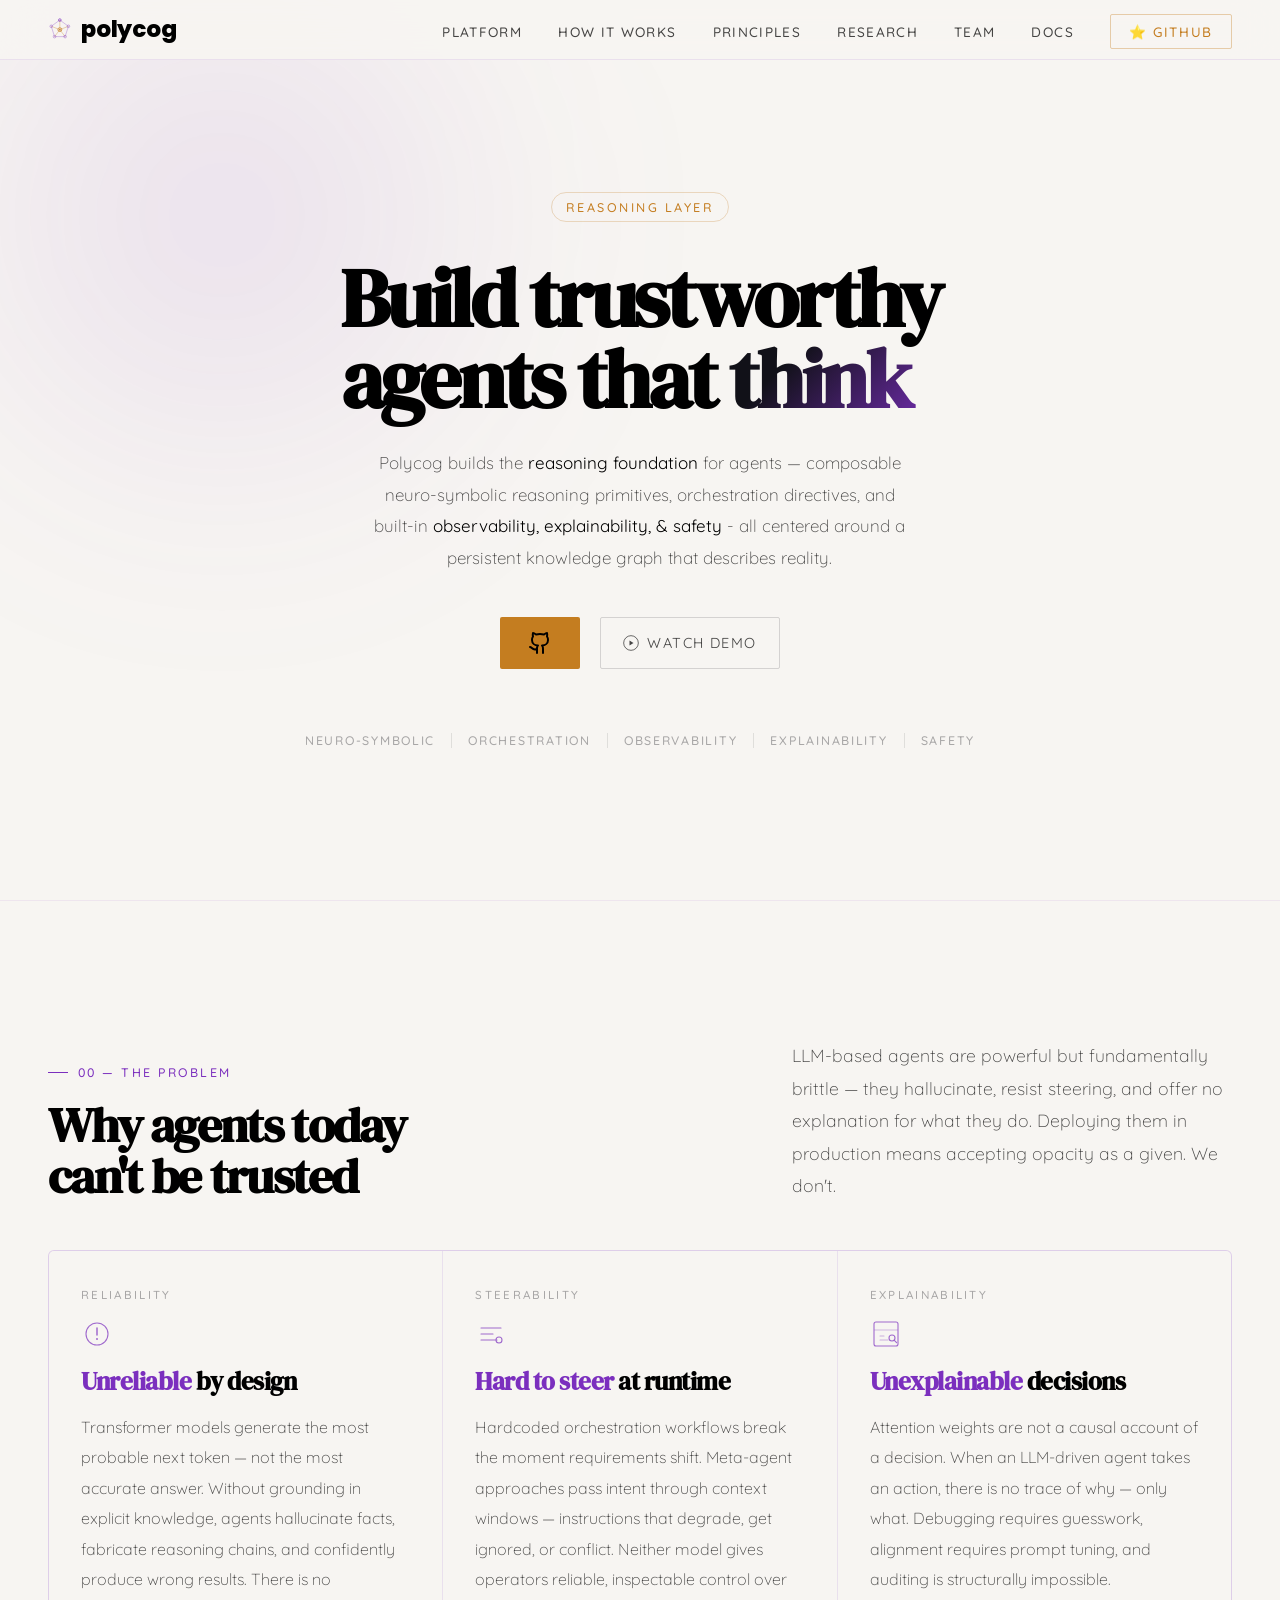
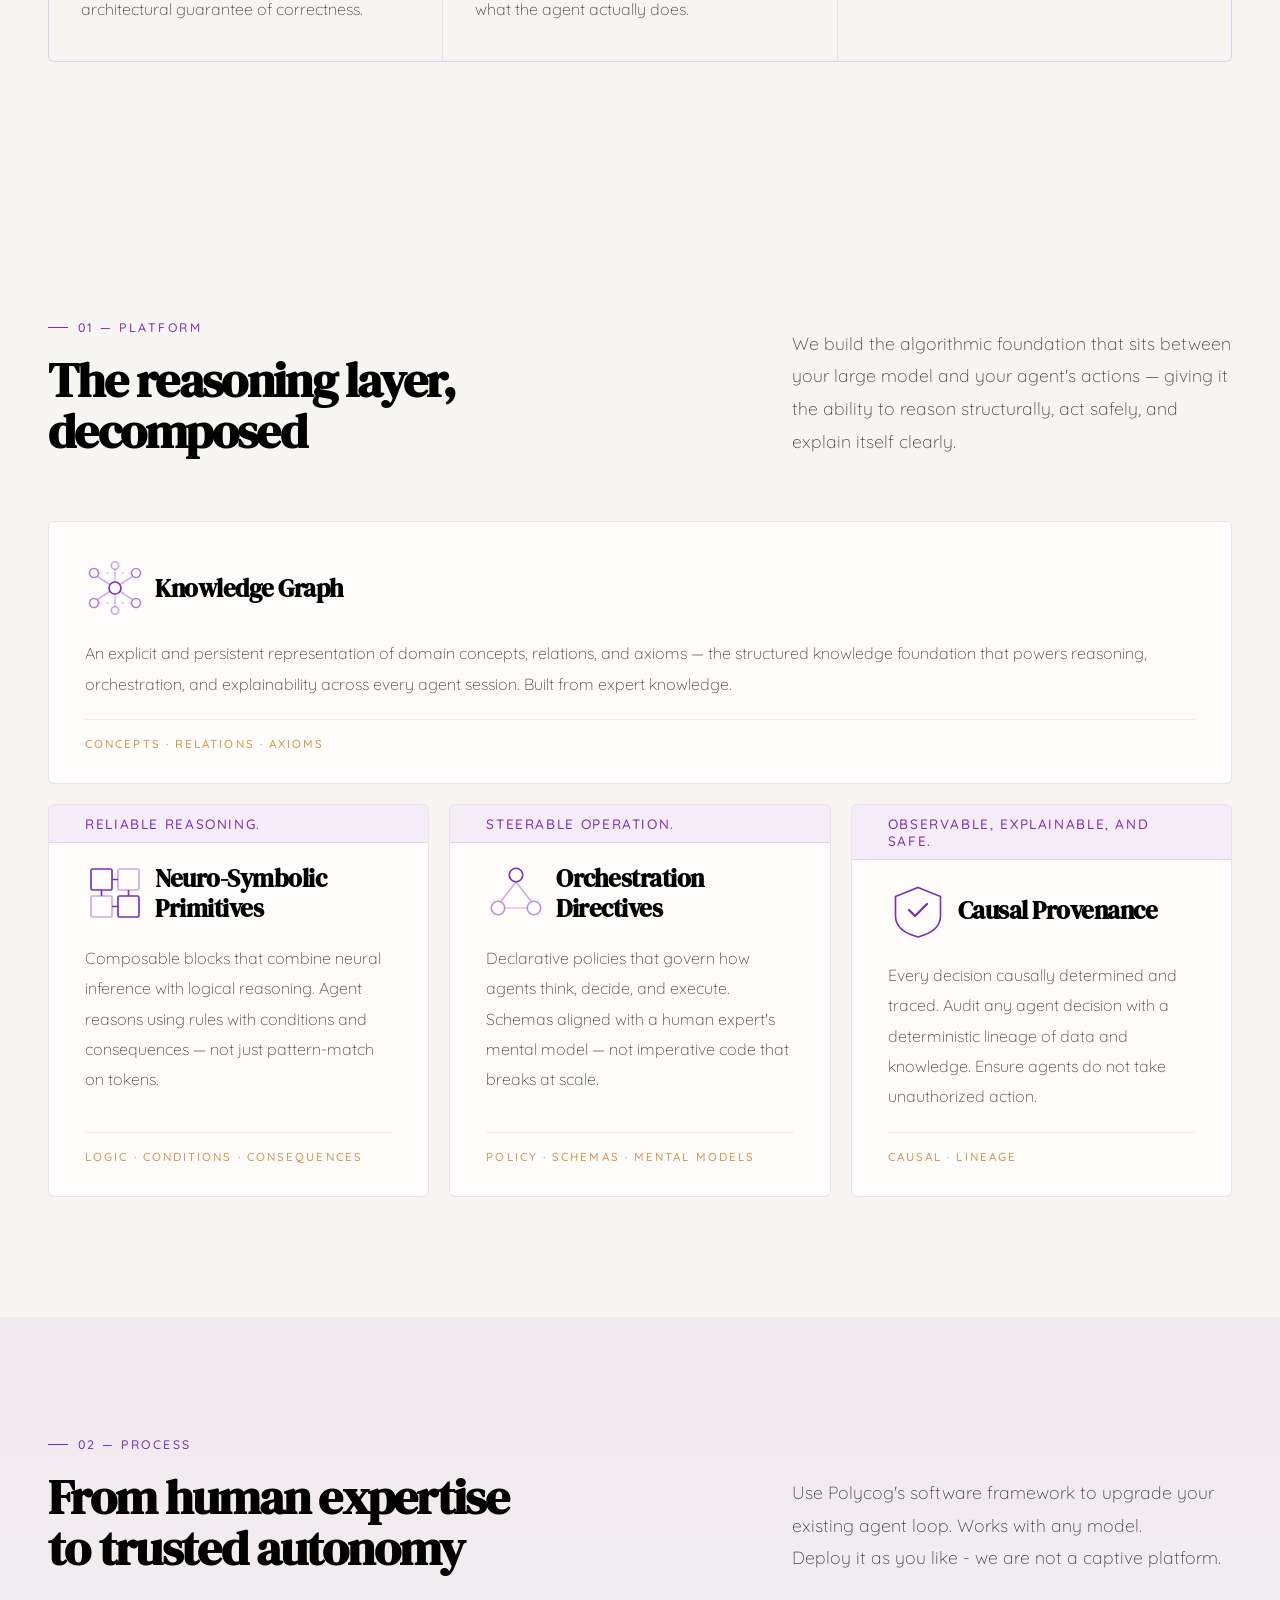
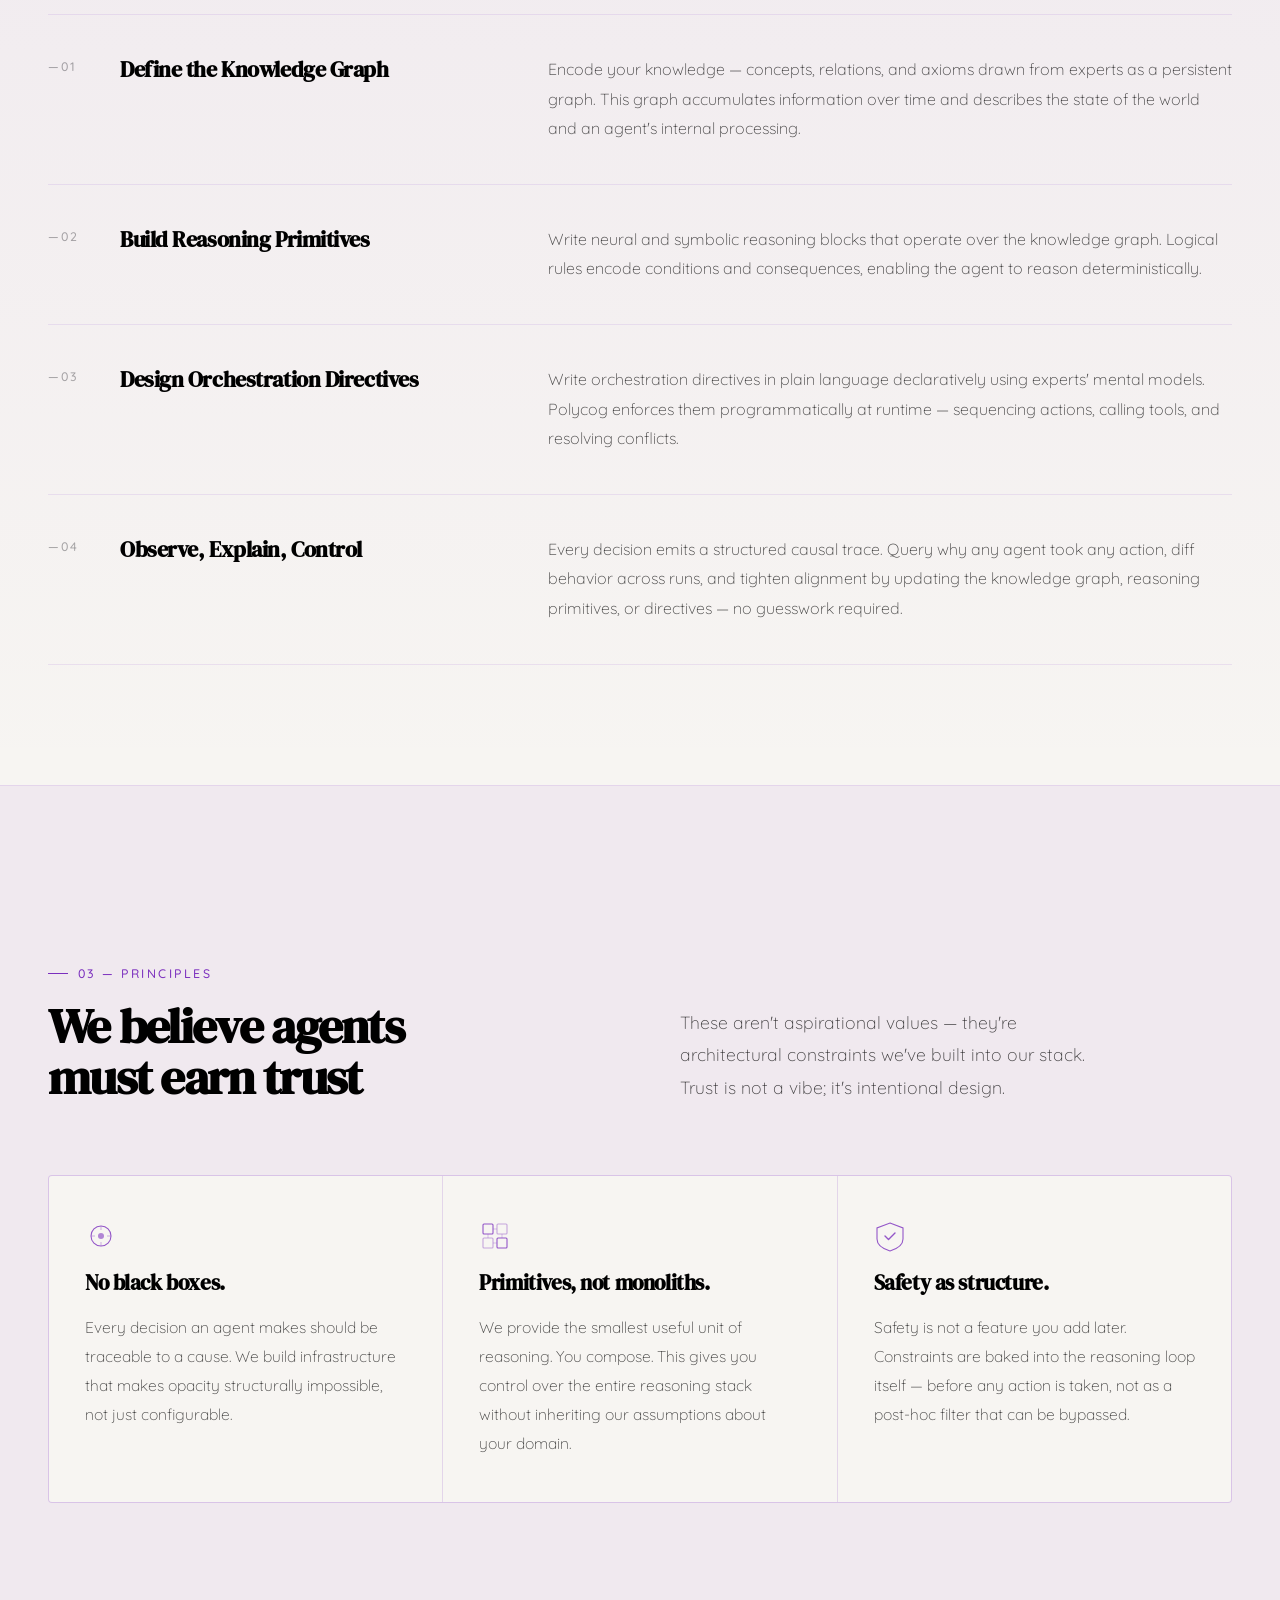
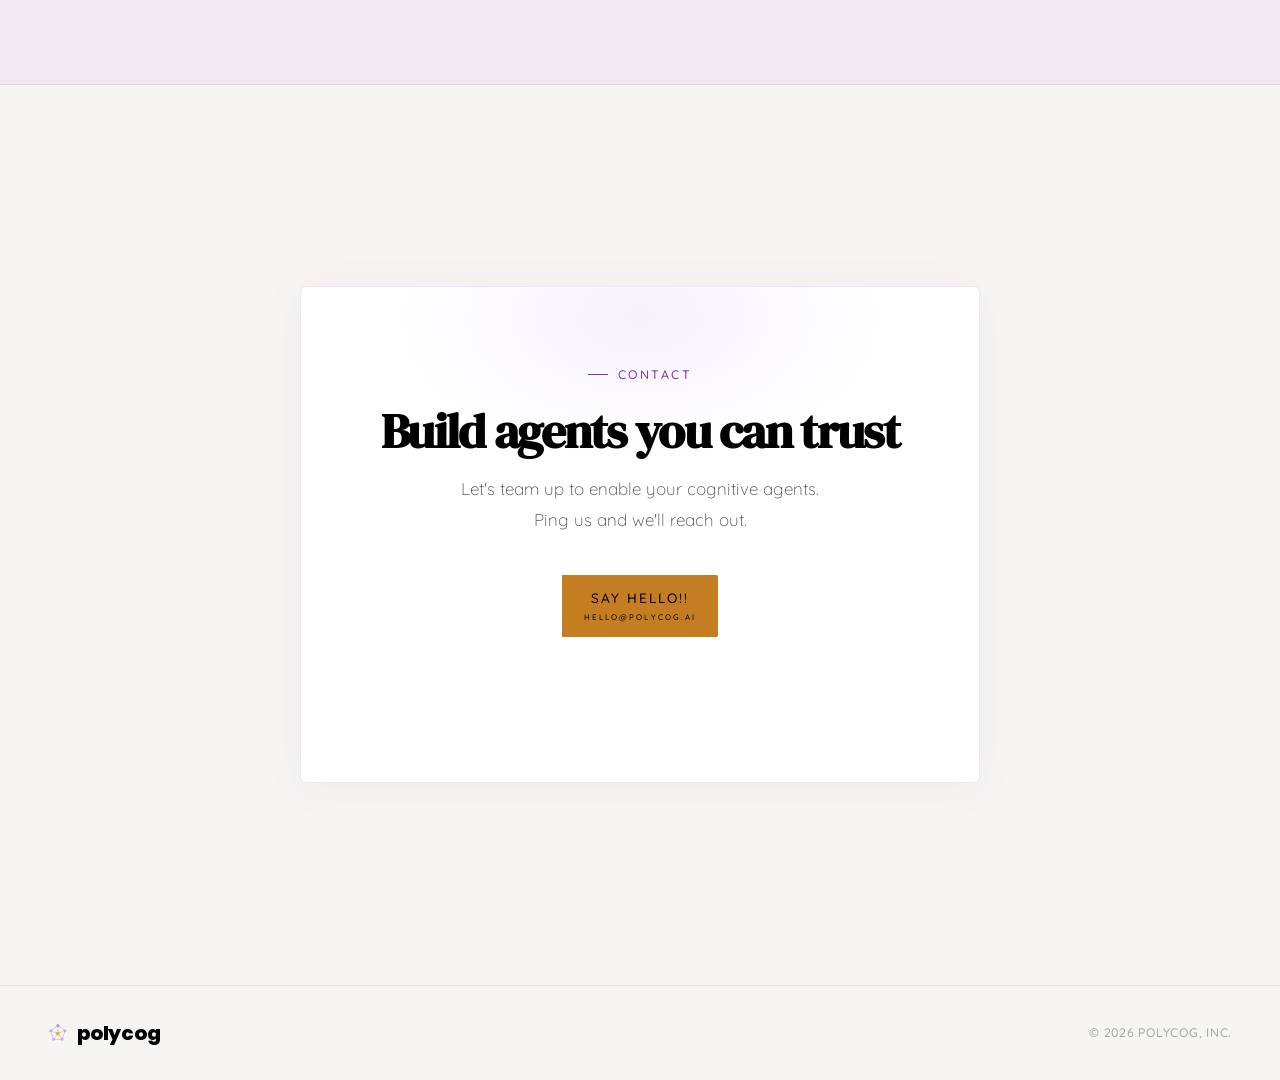
==== commit b9b96d41: "Build from polycog/webgen v1.1.1" ====
--- a/index.html
+++ b/index.html
@@ -28,6 +28,12 @@
 
     <link rel="stylesheet" href="css/variables.css" />
     <link rel="stylesheet" href="css/base.css" />
+    <script>
+      if ('scrollRestoration' in history) history.scrollRestoration = 'manual';
+      window.addEventListener('load', () => {
+        if (!location.hash) window.scrollTo(0, 0);
+      });
+    </script>
     <style>
         /* ── scroll snap ── */
         html {
@@ -527,25 +533,11 @@
           gap: 48px;
         }
 
-        .plat-card:not(.plat-card-full) .plat-heading {
+        .plat-card .plat-heading {
           flex-direction: row;
           align-items: center;
           justify-content: flex-start;
           gap: 10px;
-        }
-
-        .plat-left {
-          display: flex;
-          flex-direction: column;
-          gap: 16px;
-          flex-shrink: 0;
-          min-width: 160px;
-        }
-
-        .plat-left-top {
-          display: flex;
-          align-items: center;
-          gap: 12px;
         }
 
         .plat-body {
@@ -912,7 +904,7 @@
 
     
 
-    <div class="marquee">
+    <!-- <div class="marquee">
       <ul class="marquee__content">
         
         <li>Neuro-Symbolic Reasoning</li>
@@ -950,7 +942,7 @@
         <li class="marquee__buffer">·</li>
         
       </ul>
-    </div>
+    </div> -->
 
     <section id="problem">
       <div class="container">
@@ -1050,56 +1042,50 @@
         <div class="platform-grid">
           <div class="plat-card plat-card-full reveal">
               <div class="plat-heading">
-                  <div class="plat-left">
-                      <div class="plat-left-top">
-                          <svg class="plat-icon" viewBox="0 0 40 40" fill="none">
-                          <circle cx="20" cy="20" r="4" stroke="currentColor" stroke-width="1.1"/>
-                          <circle cx="6"  cy="10" r="3" stroke="currentColor" stroke-width="1.1" stroke-opacity=".6"/>
-                          <circle cx="34" cy="10" r="3" stroke="currentColor" stroke-width="1.1" stroke-opacity=".6"/>
-                          <circle cx="6"  cy="30" r="3" stroke="currentColor" stroke-width="1.1" stroke-opacity=".6"/>
-                          <circle cx="34" cy="30" r="3" stroke="currentColor" stroke-width="1.1" stroke-opacity=".6"/>
-                          <circle cx="20" cy="5"  r="2.5" stroke="currentColor" stroke-width="1.1" stroke-opacity=".4"/>
-                          <circle cx="20" cy="35" r="2.5" stroke="currentColor" stroke-width="1.1" stroke-opacity=".4"/>
-                          <line x1="16.3" y1="17.6" x2="8.5"  y2="12.4" stroke="currentColor" stroke-width="1" stroke-opacity=".4"/>
-                          <line x1="23.7" y1="17.6" x2="31.5" y2="12.4" stroke="currentColor" stroke-width="1" stroke-opacity=".4"/>
-                          <line x1="16.3" y1="22.4" x2="8.5"  y2="27.6" stroke="currentColor" stroke-width="1" stroke-opacity=".4"/>
-                          <line x1="23.7" y1="22.4" x2="31.5" y2="27.6" stroke="currentColor" stroke-width="1" stroke-opacity=".4"/>
-                          <line x1="20"   y1="16"   x2="20"   y2="7.5"  stroke="currentColor" stroke-width="1" stroke-opacity=".3"/>
-                          <line x1="20"   y1="24"   x2="20"   y2="32.5" stroke="currentColor" stroke-width="1" stroke-opacity=".3"/>
-                          <line x1="9"    y1="10"   x2="31"   y2="10"   stroke="currentColor" stroke-width="1" stroke-opacity=".2" stroke-dasharray="2 3"/>
-                          <line x1="9"    y1="30"   x2="31"   y2="30"   stroke="currentColor" stroke-width="1" stroke-opacity=".2" stroke-dasharray="2 3"/>
-                      </svg>
-                      <h3 style="max-width: 120px;">Knowledge Graph</h3>
-                      </div>
-                  </div>
-                  <div style="display:flex; flex-direction:column; gap:12px;">
-                      <p>
-                          An explicit and persistent representation of domain concepts, relations, and axioms &mdash; the structured knowledge foundation that powers reasoning, orchestration, and explainability across every agent session.
-                          Built from expert knowledge.
-                      </p>
-                      <div class="plat-tag">
-                          Concepts · Relations · Axioms
-                      </div>
-                  </div>
+                  <svg class="plat-icon" viewBox="0 0 40 40" fill="none">
+                    <circle cx="20" cy="20" r="4" stroke="currentColor" stroke-width="1.1"/>
+                    <circle cx="6"  cy="10" r="3" stroke="currentColor" stroke-width="1.1" stroke-opacity=".6"/>
+                    <circle cx="34" cy="10" r="3" stroke="currentColor" stroke-width="1.1" stroke-opacity=".6"/>
+                    <circle cx="6"  cy="30" r="3" stroke="currentColor" stroke-width="1.1" stroke-opacity=".6"/>
+                    <circle cx="34" cy="30" r="3" stroke="currentColor" stroke-width="1.1" stroke-opacity=".6"/>
+                    <circle cx="20" cy="5"  r="2.5" stroke="currentColor" stroke-width="1.1" stroke-opacity=".4"/>
+                    <circle cx="20" cy="35" r="2.5" stroke="currentColor" stroke-width="1.1" stroke-opacity=".4"/>
+                    <line x1="16.3" y1="17.6" x2="8.5"  y2="12.4" stroke="currentColor" stroke-width="1" stroke-opacity=".4"/>
+                    <line x1="23.7" y1="17.6" x2="31.5" y2="12.4" stroke="currentColor" stroke-width="1" stroke-opacity=".4"/>
+                    <line x1="16.3" y1="22.4" x2="8.5"  y2="27.6" stroke="currentColor" stroke-width="1" stroke-opacity=".4"/>
+                    <line x1="23.7" y1="22.4" x2="31.5" y2="27.6" stroke="currentColor" stroke-width="1" stroke-opacity=".4"/>
+                    <line x1="20"   y1="16"   x2="20"   y2="7.5"  stroke="currentColor" stroke-width="1" stroke-opacity=".3"/>
+                    <line x1="20"   y1="24"   x2="20"   y2="32.5" stroke="currentColor" stroke-width="1" stroke-opacity=".3"/>
+                    <line x1="9"    y1="10"   x2="31"   y2="10"   stroke="currentColor" stroke-width="1" stroke-opacity=".2" stroke-dasharray="2 3"/>
+                    <line x1="9"    y1="30"   x2="31"   y2="30"   stroke="currentColor" stroke-width="1" stroke-opacity=".2" stroke-dasharray="2 3"/>
+                </svg>
+                <h3>Knowledge Graph</h3>
+              </div>
+              <p>
+                  An explicit and persistent representation of domain concepts, relations, and axioms &mdash; the structured knowledge foundation that powers reasoning, orchestration, and explainability across every agent session.
+                  Built from expert knowledge.
+              </p>
+              <div class="plat-tag">
+                  Concepts · Relations · Axioms
               </div>
           </div>
 
-            
-            
+          
+          
             <div class="plat-card reveal d1">
               <div class="plat-impact">Reliable reasoning.</div>
               <div class="plat-heading">  
                 <svg class="plat-icon" viewBox="0 0 40 40" fill="none">
                     
-                <rect x="4" y="4" width="14" height="14" rx="1" stroke="currentColor" stroke-width="1.1"/>
-                <rect x="22" y="4" width="14" height="14" rx="1" stroke="currentColor" stroke-width="1.1" stroke-opacity=".4"/>
-                <rect x="4" y="22" width="14" height="14" rx="1" stroke="currentColor" stroke-width="1.1" stroke-opacity=".4"/>
-                <rect x="22" y="22" width="14" height="14" rx="1" stroke="currentColor" stroke-width="1.1"/>
-                <line x1="18" y1="11" x2="22" y2="11" stroke="currentColor" stroke-width="1.1"/>
-                <line x1="11" y1="18" x2="11" y2="22" stroke="currentColor" stroke-width="1.1"/>
-                <line x1="29" y1="18" x2="29" y2="22" stroke="currentColor" stroke-width="1.1"/>
-                <line x1="18" y1="29" x2="22" y2="29" stroke="currentColor" stroke-width="1.1"/>
-            
+              <rect x="4" y="4" width="14" height="14" rx="1" stroke="currentColor" stroke-width="1.1"/>
+              <rect x="22" y="4" width="14" height="14" rx="1" stroke="currentColor" stroke-width="1.1" stroke-opacity=".4"/>
+              <rect x="4" y="22" width="14" height="14" rx="1" stroke="currentColor" stroke-width="1.1" stroke-opacity=".4"/>
+              <rect x="22" y="22" width="14" height="14" rx="1" stroke="currentColor" stroke-width="1.1"/>
+              <line x1="18" y1="11" x2="22" y2="11" stroke="currentColor" stroke-width="1.1"/>
+              <line x1="11" y1="18" x2="11" y2="22" stroke="currentColor" stroke-width="1.1"/>
+              <line x1="29" y1="18" x2="29" y2="22" stroke="currentColor" stroke-width="1.1"/>
+              <line x1="18" y1="29" x2="22" y2="29" stroke="currentColor" stroke-width="1.1"/>
+          
                 </svg>
                 <h3>Neuro-Symbolic Primitives</h3>
               </div>
@@ -1111,20 +1097,20 @@
               </div>
             </div>
 
-            
-            
+          
+          
             <div class="plat-card reveal d2">
               <div class="plat-impact">Steerable operation.</div>
               <div class="plat-heading">  
                 <svg class="plat-icon" viewBox="0 0 40 40" fill="none">
                     
-                <circle cx="20" cy="8"  r="4.5" stroke="currentColor" stroke-width="1.1"/>
-                <circle cx="8"  cy="30" r="4.5" stroke="currentColor" stroke-width="1.1" stroke-opacity=".5"/>
-                <circle cx="32" cy="30" r="4.5" stroke="currentColor" stroke-width="1.1" stroke-opacity=".5"/>
-                <line x1="20" y1="12.5" x2="10"  y2="25.5" stroke="currentColor" stroke-width="1" stroke-opacity=".4"/>
-                <line x1="20" y1="12.5" x2="30"  y2="25.5" stroke="currentColor" stroke-width="1" stroke-opacity=".4"/>
-                <line x1="12.5" y1="30" x2="27.5" y2="30" stroke="currentColor" stroke-width="1" stroke-opacity=".25"/>
-            
+              <circle cx="20" cy="8"  r="4.5" stroke="currentColor" stroke-width="1.1"/>
+              <circle cx="8"  cy="30" r="4.5" stroke="currentColor" stroke-width="1.1" stroke-opacity=".5"/>
+              <circle cx="32" cy="30" r="4.5" stroke="currentColor" stroke-width="1.1" stroke-opacity=".5"/>
+              <line x1="20" y1="12.5" x2="10"  y2="25.5" stroke="currentColor" stroke-width="1" stroke-opacity=".4"/>
+              <line x1="20" y1="12.5" x2="30"  y2="25.5" stroke="currentColor" stroke-width="1" stroke-opacity=".4"/>
+              <line x1="12.5" y1="30" x2="27.5" y2="30" stroke="currentColor" stroke-width="1" stroke-opacity=".25"/>
+          
                 </svg>
                 <h3>Orchestration Directives</h3>
               </div>
@@ -1136,16 +1122,16 @@
               </div>
             </div>
 
-            
-            
+          
+          
             <div class="plat-card reveal d3">
               <div class="plat-impact">Observable, explainable, and safe.</div>
               <div class="plat-heading">  
                 <svg class="plat-icon" viewBox="0 0 40 40" fill="none">
                     
-                <path d="M20 5 L35 11 L35 24 Q35 34 20 38 Q5 34 5 24 L5 11 Z" stroke="currentColor" stroke-width="1.1" fill="none"/>
-                <path d="M14 20 L18 24 L26 16" stroke="currentColor" stroke-width="1.5" stroke-linecap="round" stroke-linejoin="round"/>
-            
+              <path d="M20 5 L35 11 L35 24 Q35 34 20 38 Q5 34 5 24 L5 11 Z" stroke="currentColor" stroke-width="1.1" fill="none"/>
+              <path d="M14 20 L18 24 L26 16" stroke="currentColor" stroke-width="1.5" stroke-linecap="round" stroke-linejoin="round"/>
+          
                 </svg>
                 <h3>Causal Provenance</h3>
               </div>
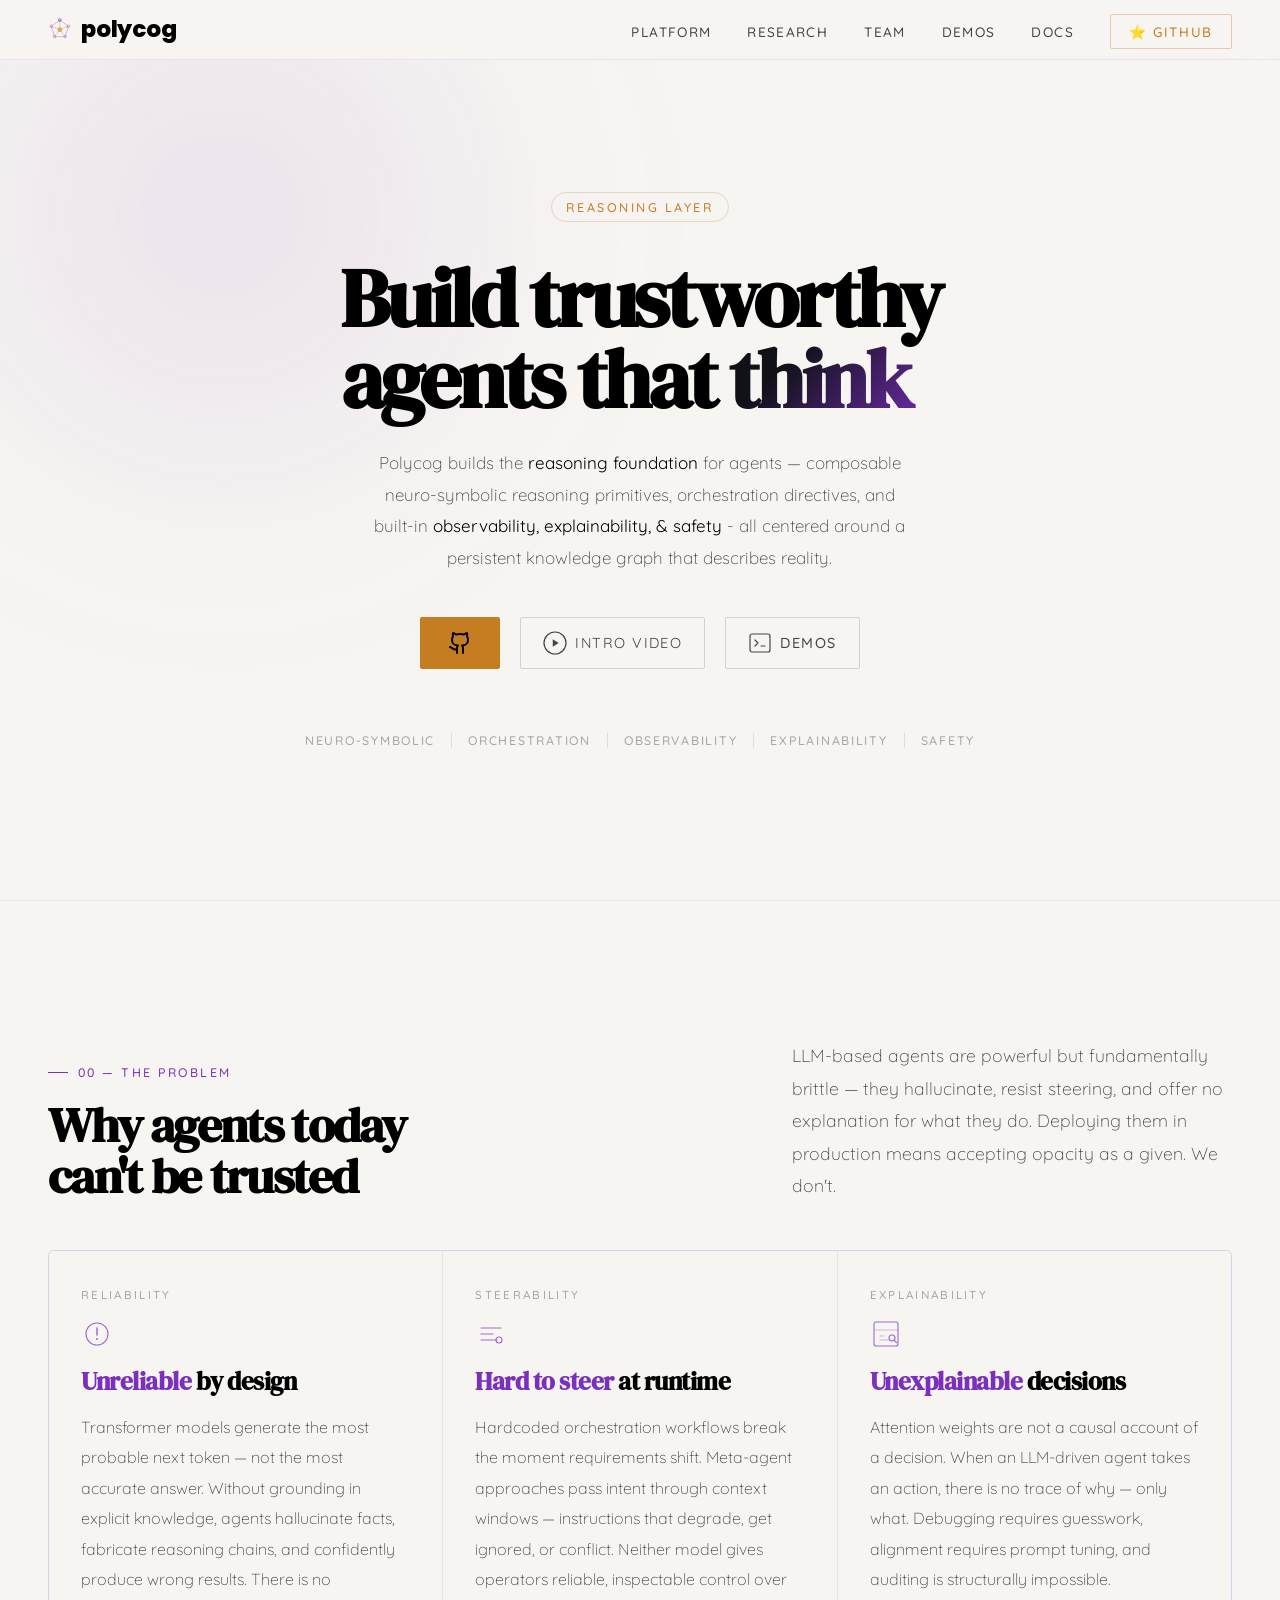
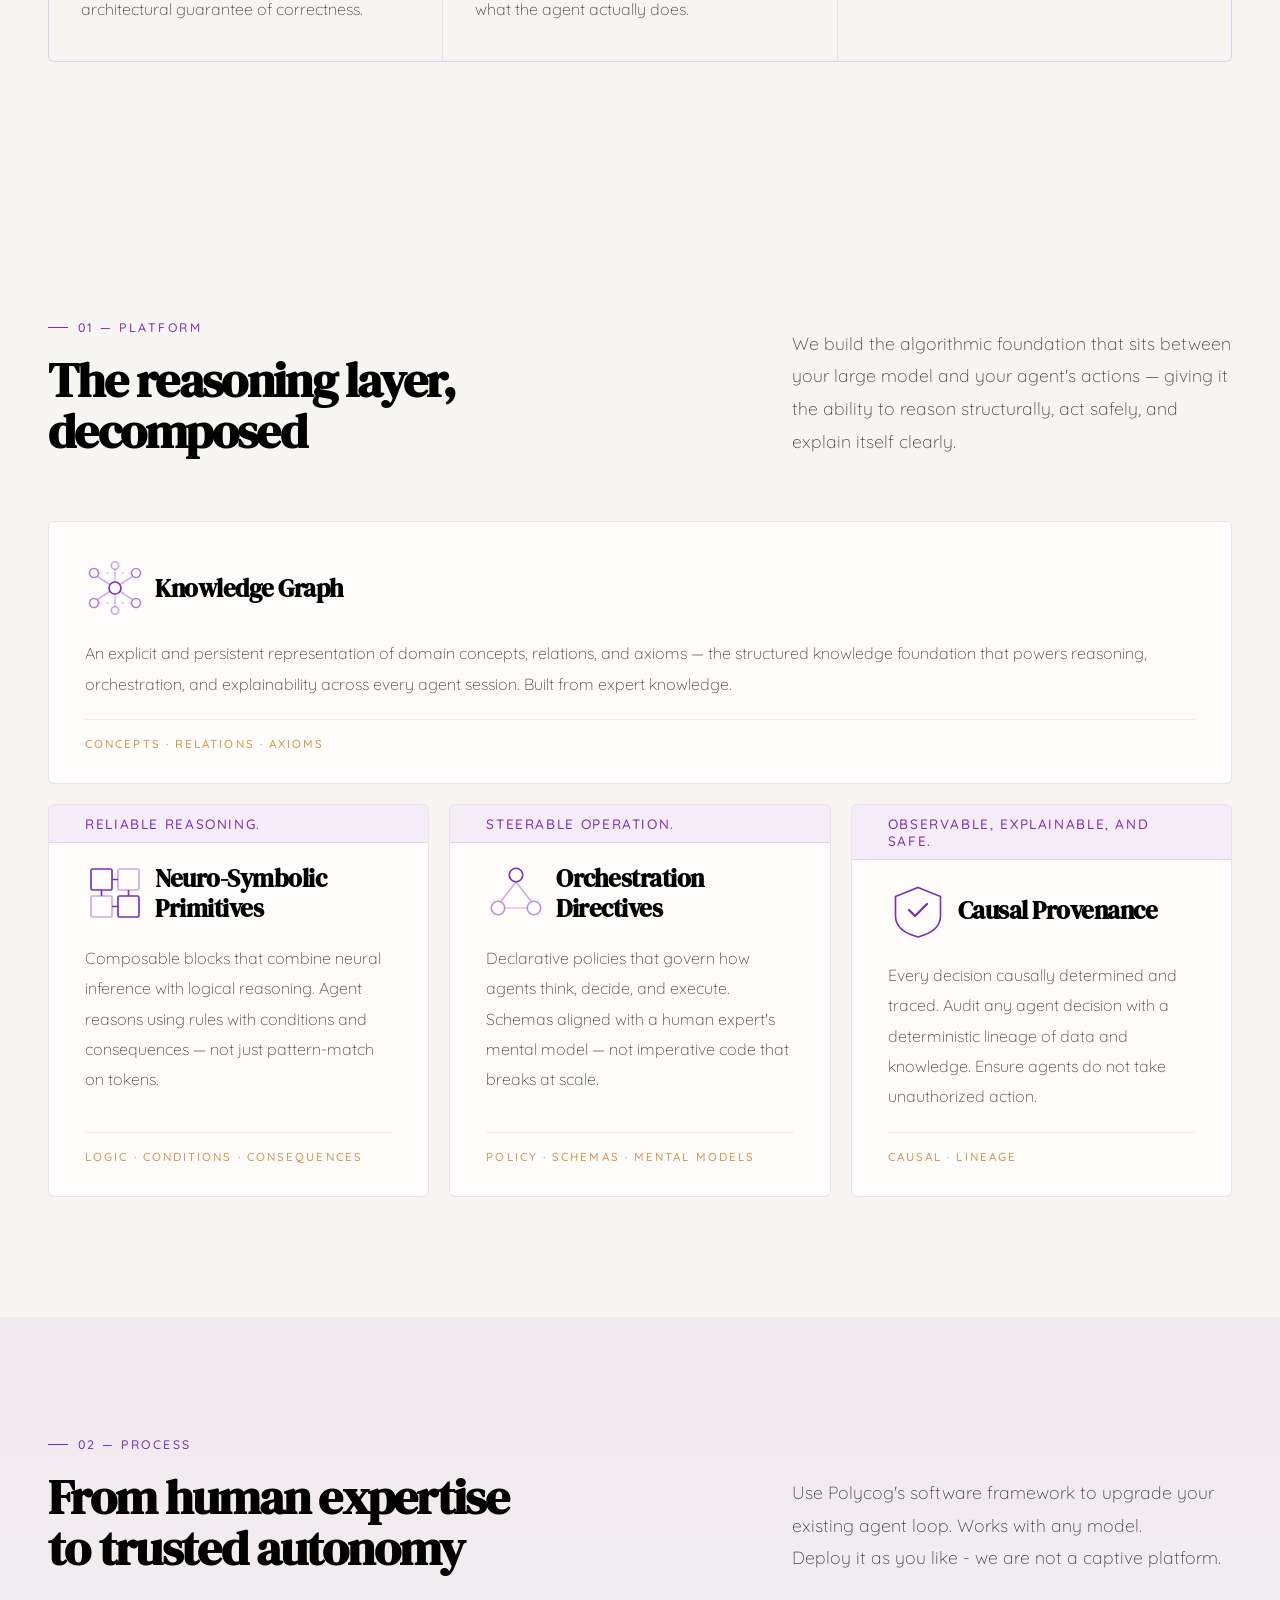
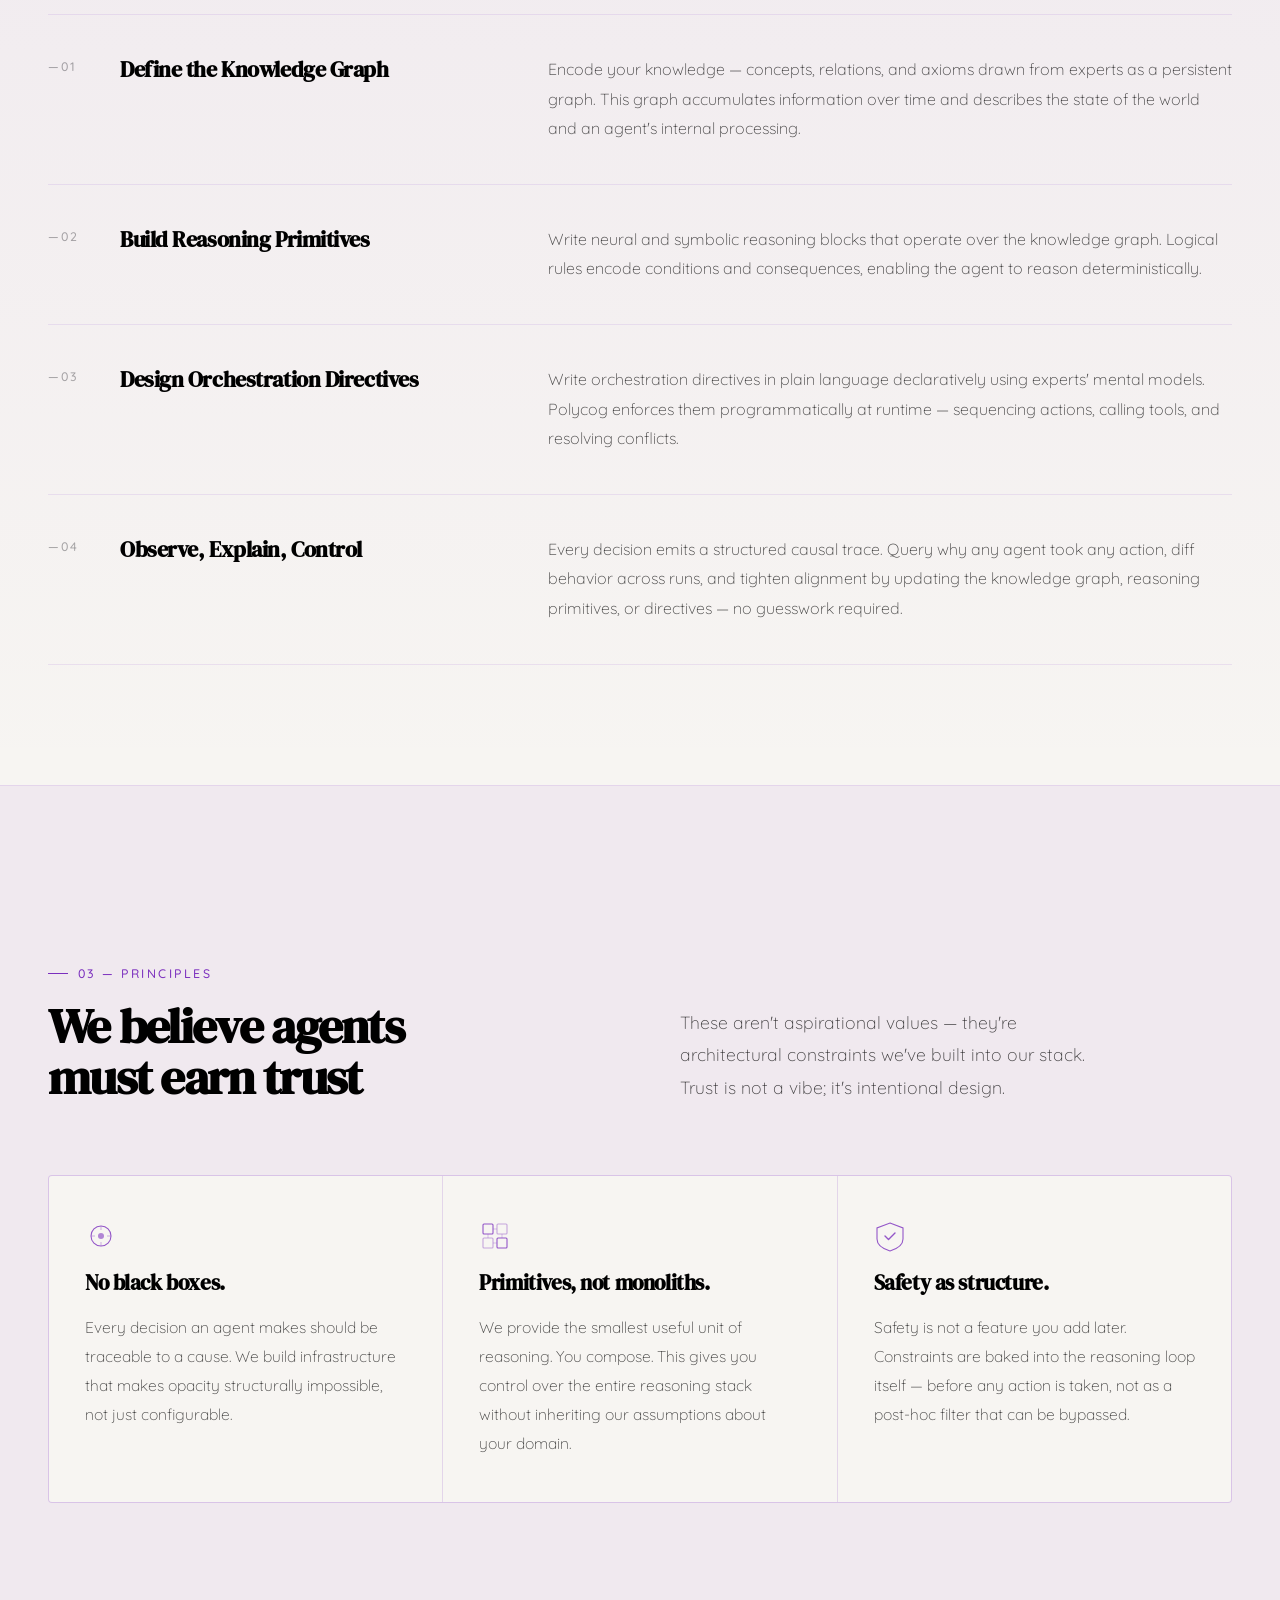
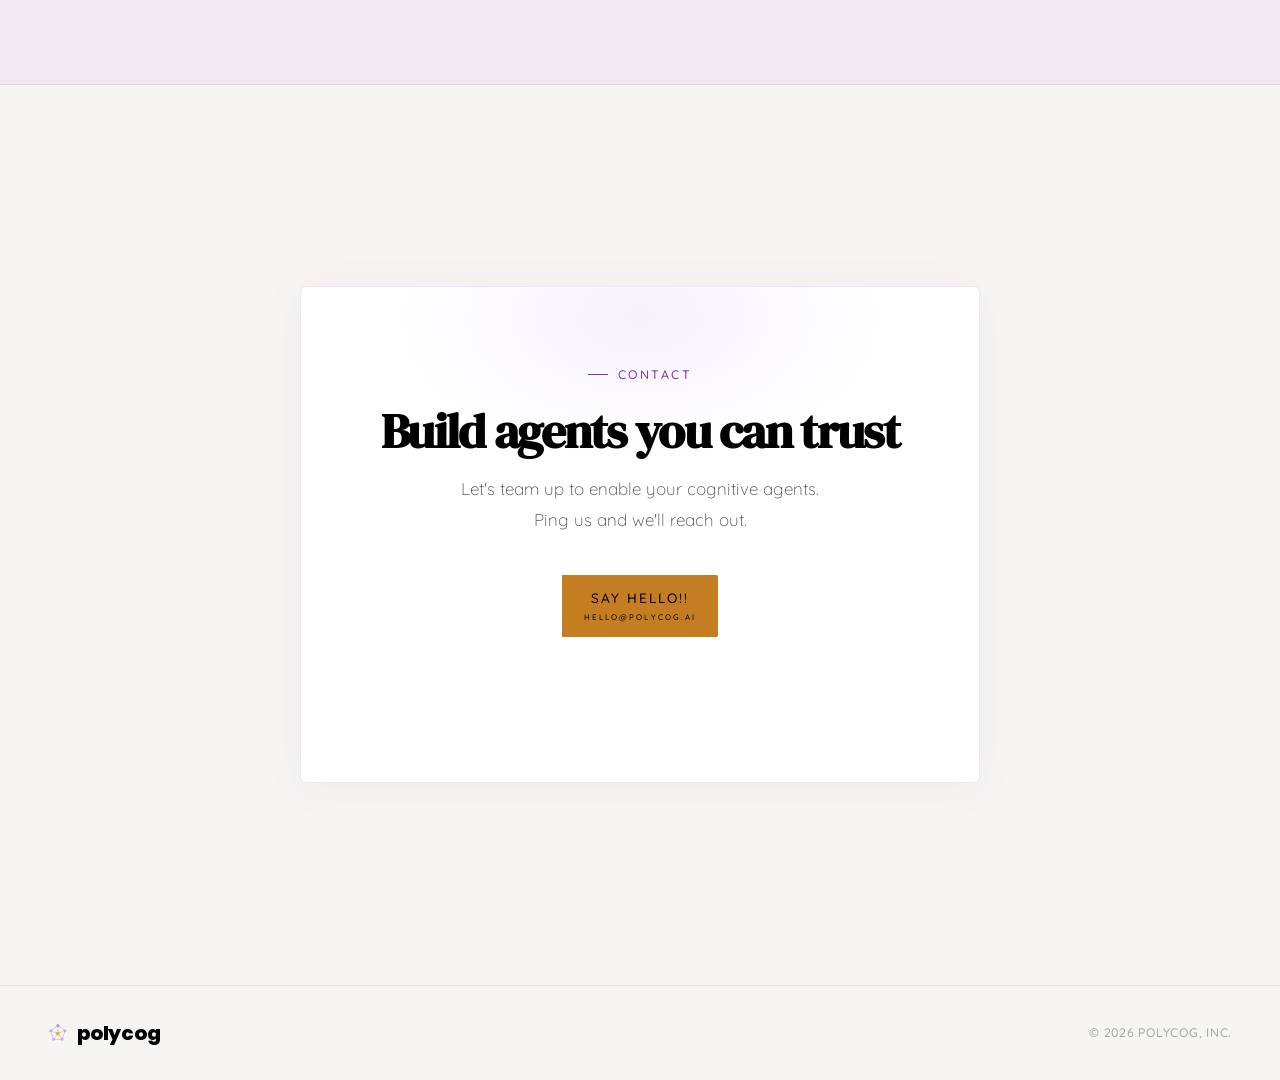
==== commit 69a47d68: "Build from polycog/webgen v1.2.0" ====
--- a/index.html
+++ b/index.html
@@ -233,6 +233,7 @@
           font-size: .72rem;
           letter-spacing: .1em;
           text-transform: uppercase;
+          text-decoration: none;
           color: var(--text-2);
           background: transparent;
           border: 1px solid rgba(17,17,24,.15);
@@ -832,7 +833,7 @@
         polycog
       </a>
       <ul>
-        <li><a href="index.html#platform">Platform</a></li><li><a href="index.html#how">How It Works</a></li><li><a href="index.html#principles">Principles</a></li><li><a href="research.html">Research</a></li><li><a href="team.html">Team</a></li><li><a href="https://cognition.polycog.ai/docs" target="_blank">Docs</a></li><li><a href="https://cognition.polycog.ai" class="nav-btn" target="_blank">⭐ GitHub</a></li>
+        <li><a href="index.html#platform">Platform</a></li><li><a href="research.html">Research</a></li><li><a href="team.html">Team</a></li><li><a href="demos.html">Demos</a></li><li><a href="https://cognition.polycog.ai/docs" target="_blank">Docs</a></li><li><a href="https://cognition.polycog.ai" class="nav-btn" target="_blank">⭐ GitHub</a></li>
       </ul>
       <button class="nav-hamburger" id="navToggle" aria-label="Toggle menu" aria-expanded="false">
         <span></span><span></span><span></span>
@@ -841,7 +842,7 @@
 
     <!-- Mobile nav drawer -->
     <div class="nav-mobile" id="navMobile">
-      <a href="index.html#platform" class="nav-mobile-link">Platform</a><a href="index.html#how" class="nav-mobile-link">How It Works</a><a href="index.html#principles" class="nav-mobile-link">Principles</a><a href="research.html" class="nav-mobile-link">Research</a><a href="team.html" class="nav-mobile-link">Team</a><a href="https://cognition.polycog.ai/docs" class="nav-mobile-link">Docs</a><a href="https://cognition.polycog.ai" class="nav-btn">⭐ GitHub</a>
+      <a href="index.html#platform" class="nav-mobile-link">Platform</a><a href="research.html" class="nav-mobile-link">Research</a><a href="team.html" class="nav-mobile-link">Team</a><a href="demos.html" class="nav-mobile-link">Demos</a><a href="https://cognition.polycog.ai/docs" class="nav-mobile-link">Docs</a><a href="https://cognition.polycog.ai" class="nav-btn">⭐ GitHub</a>
     </div>
     <section id="hero">
         <div class="orb orb-1"></div>
@@ -864,10 +865,10 @@
 
             <div class="hero-actions">
                 <a href="https://cognition.polycog.ai" target="_blank" class="btn-primary">
-                <svg xmlns="http://w3.org" width="24" height="24" viewBox="0 0 24 24" fill="none" stroke="currentColor" stroke-width="2" stroke-linecap="round" stroke-linejoin="round">
-                  <path d="M15 22v-4a4.8 4.8 0 0 0-1-3.5c3 0 6-2 6-5.5.08-1.25-.27-2.48-1-3.5.28-1.15.28-2.35 0-3.5 0 0-1 0-3 1.5-2.64-.5-5.36-.5-8 0C6 2 5 2 5 2c-.3 1.15-.3 2.35 0 3.5A5.403 5.403 0 0 0 4 9c0 3.5 3 5.5 6 5.5-.39.49-.68 1.05-.85 1.65-.17.6-.22 1.23-.15 1.85v4" />
-                  <path d="M9 18c-4.51 2-5-2-7-2" />
-                </svg>
+                  <svg xmlns="http://w3.org" width="24" height="24" viewBox="0 0 24 24" fill="none" stroke="currentColor" stroke-width="2" stroke-linecap="round" stroke-linejoin="round">
+                    <path d="M15 22v-4a4.8 4.8 0 0 0-1-3.5c3 0 6-2 6-5.5.08-1.25-.27-2.48-1-3.5.28-1.15.28-2.35 0-3.5 0 0-1 0-3 1.5-2.64-.5-5.36-.5-8 0C6 2 5 2 5 2c-.3 1.15-.3 2.35 0 3.5A5.403 5.403 0 0 0 4 9c0 3.5 3 5.5 6 5.5-.39.49-.68 1.05-.85 1.65-.17.6-.22 1.23-.15 1.85v4" />
+                    <path d="M9 18c-4.51 2-5-2-7-2" />
+                  </svg>
                 </a>
 
                 <!-- <a href="#platform" class="btn-ghost">
@@ -876,12 +877,20 @@
                 </a> -->
 
                 <button class="btn-demo" id="watchDemoBtn">
-                  <svg class="play-icon" width="16" height="24" viewBox="0 0 24 24" fill="none">
+                  <svg class="play-icon" width="24" height="24" viewBox="0 0 24 24" fill="none">
                       <circle cx="12" cy="12" r="11" stroke="currentColor" stroke-width="1.2"/>
                       <path d="M9.75 8.25l6 3.75-6 3.75V8.25z" fill="currentColor"/>
                   </svg>
-                  Watch Demo
+                  Intro Video
                 </button>
+
+                <a href="demos.html" class="btn-demo">
+                  <svg xmlns="http://www.w3.org/2000/svg" width="24" height="24" viewBox="0 0 24 24" fill="none" stroke="currentColor" stroke-width="1.2" stroke-linecap="round" stroke-linejoin="round">
+                    <rect x="2" y="3" width="20" height="18" rx="2"/>
+                    <path d="M7 9l3 3-3 3M13 15h4"/>
+                  </svg>
+                  Demos
+                </a>
             </div>
 
             
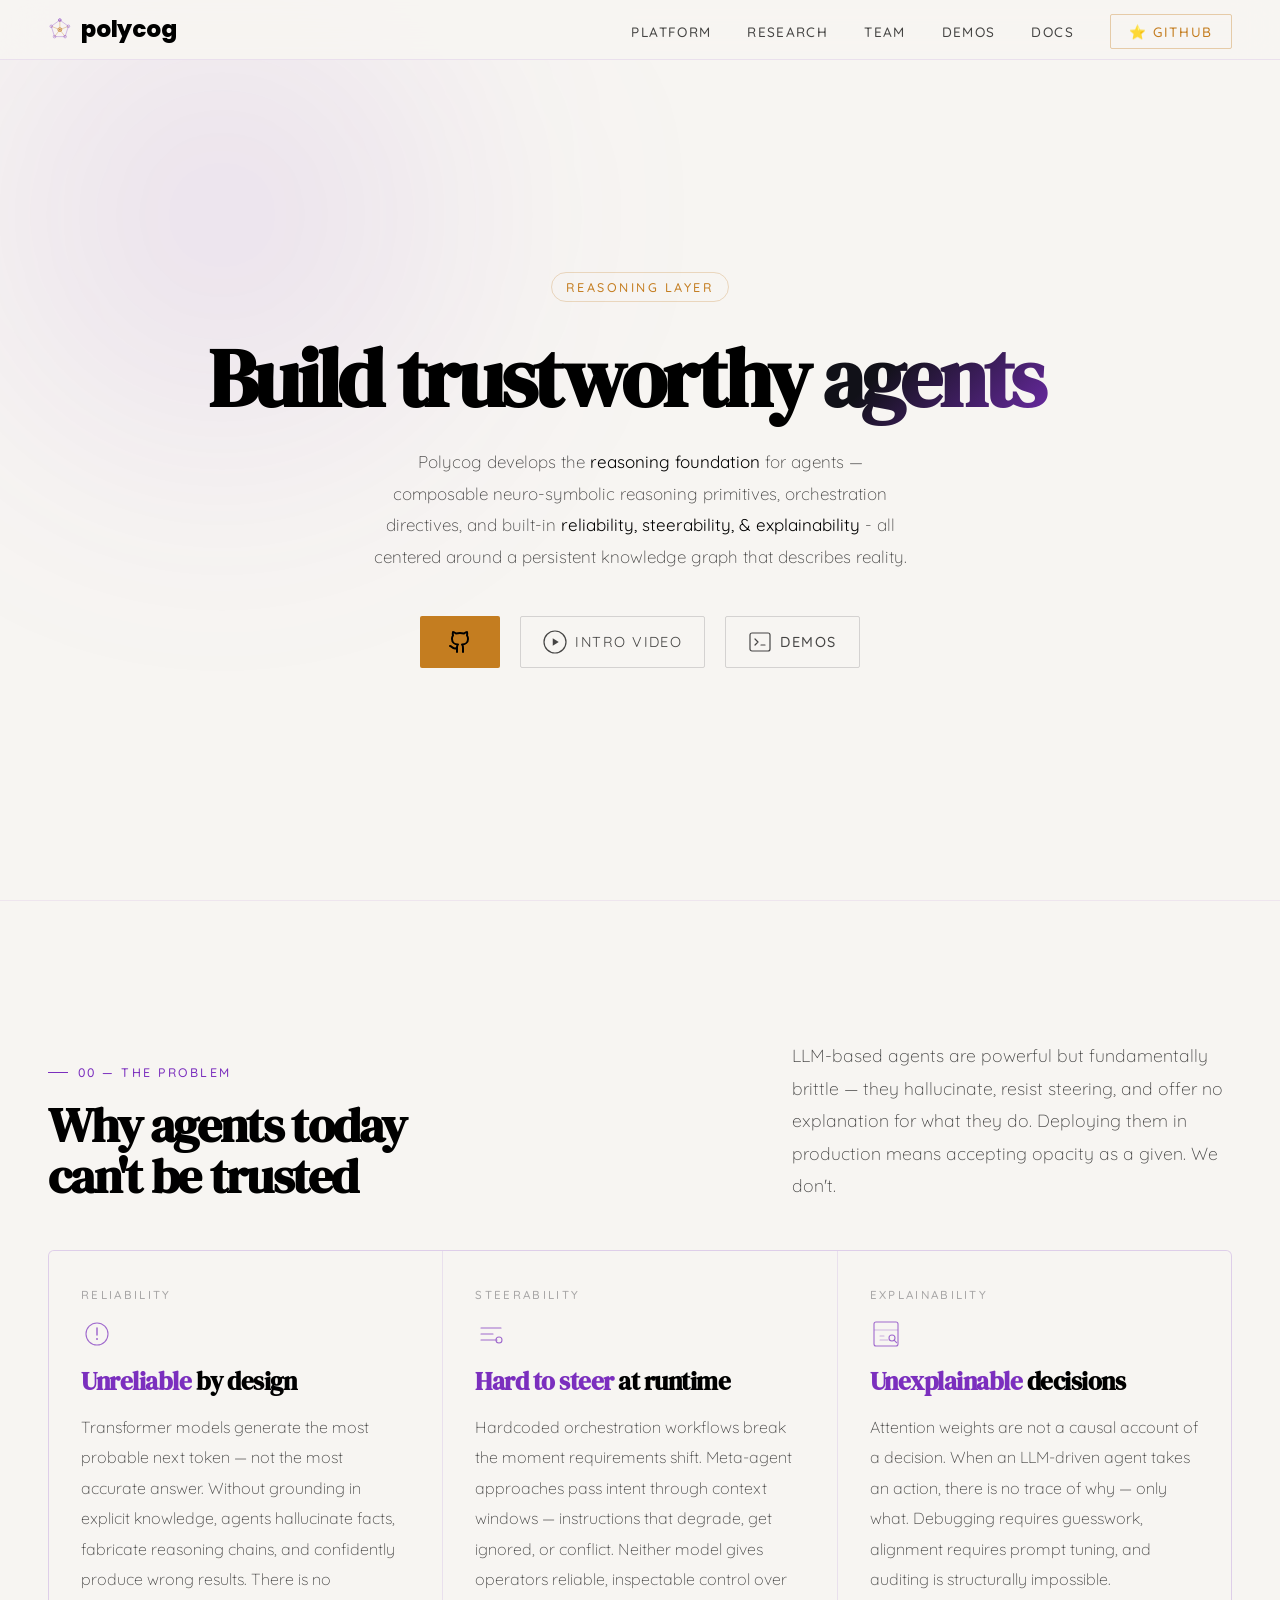
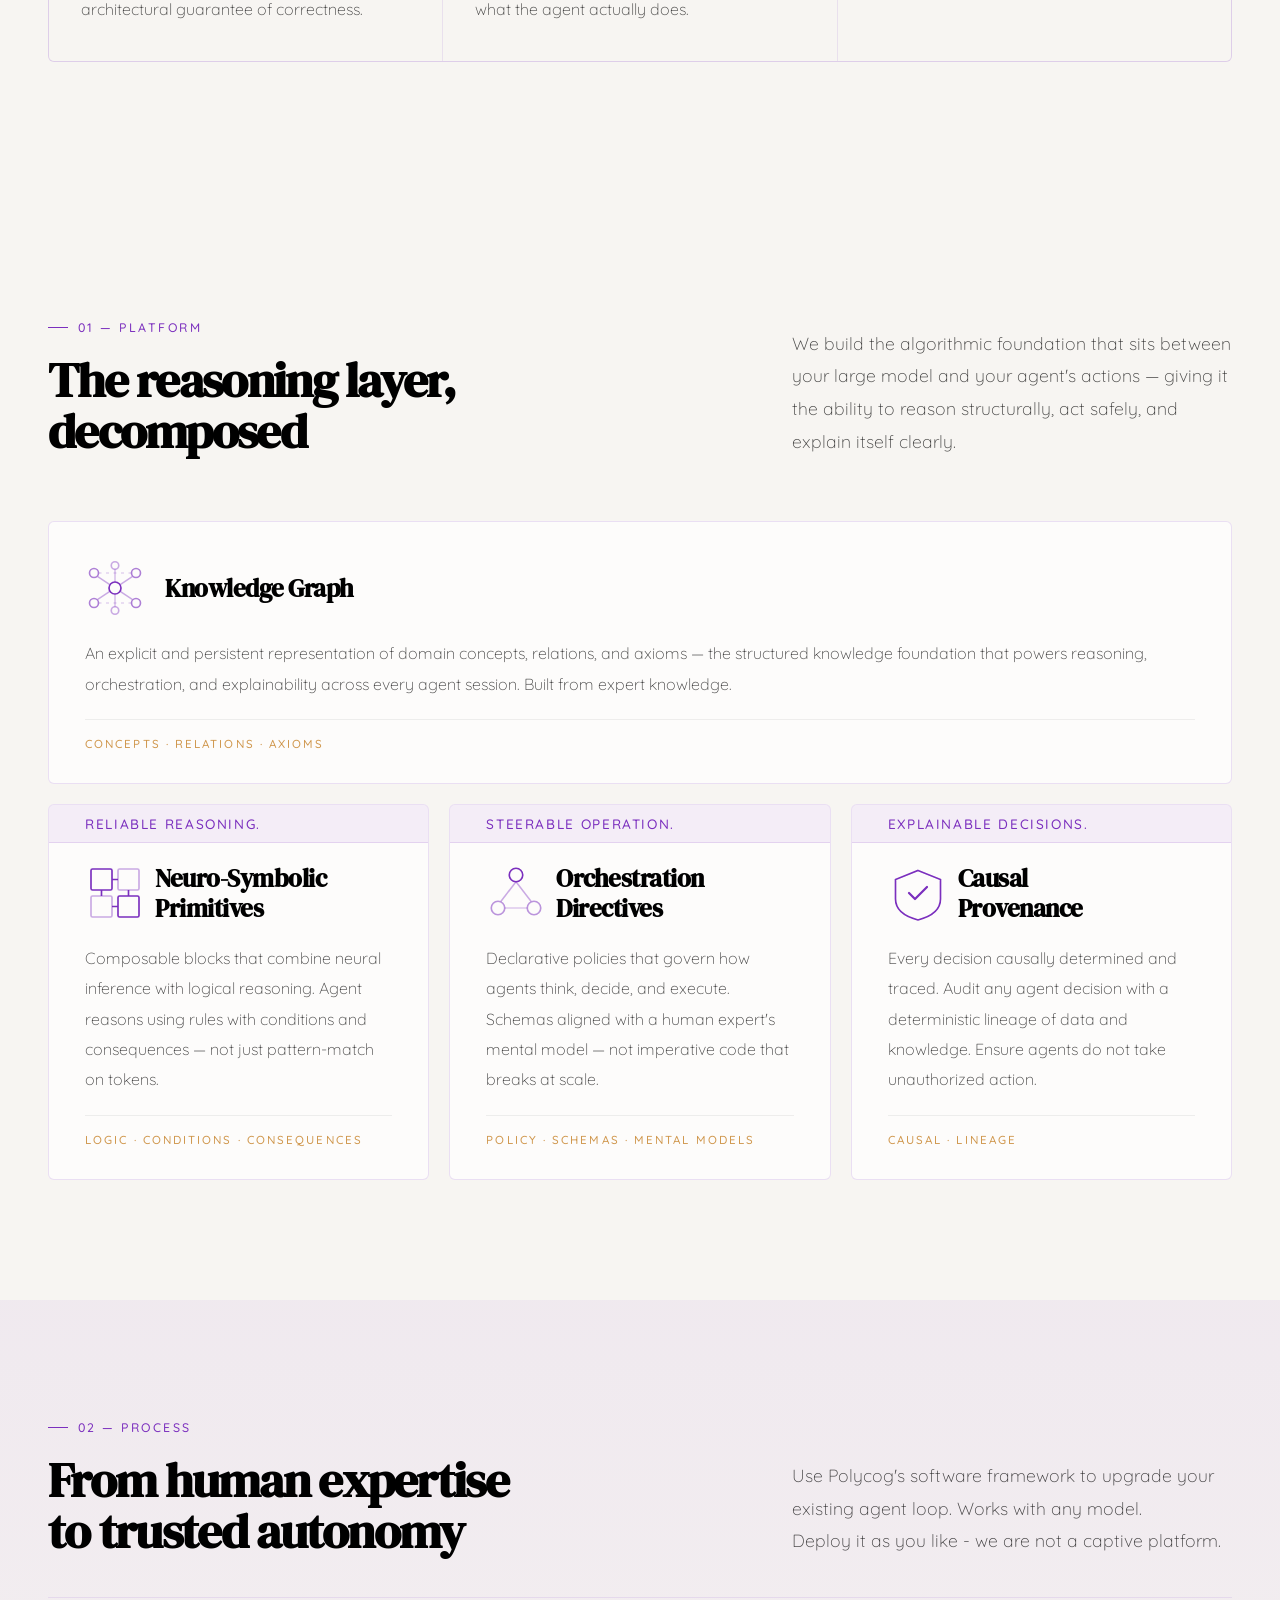
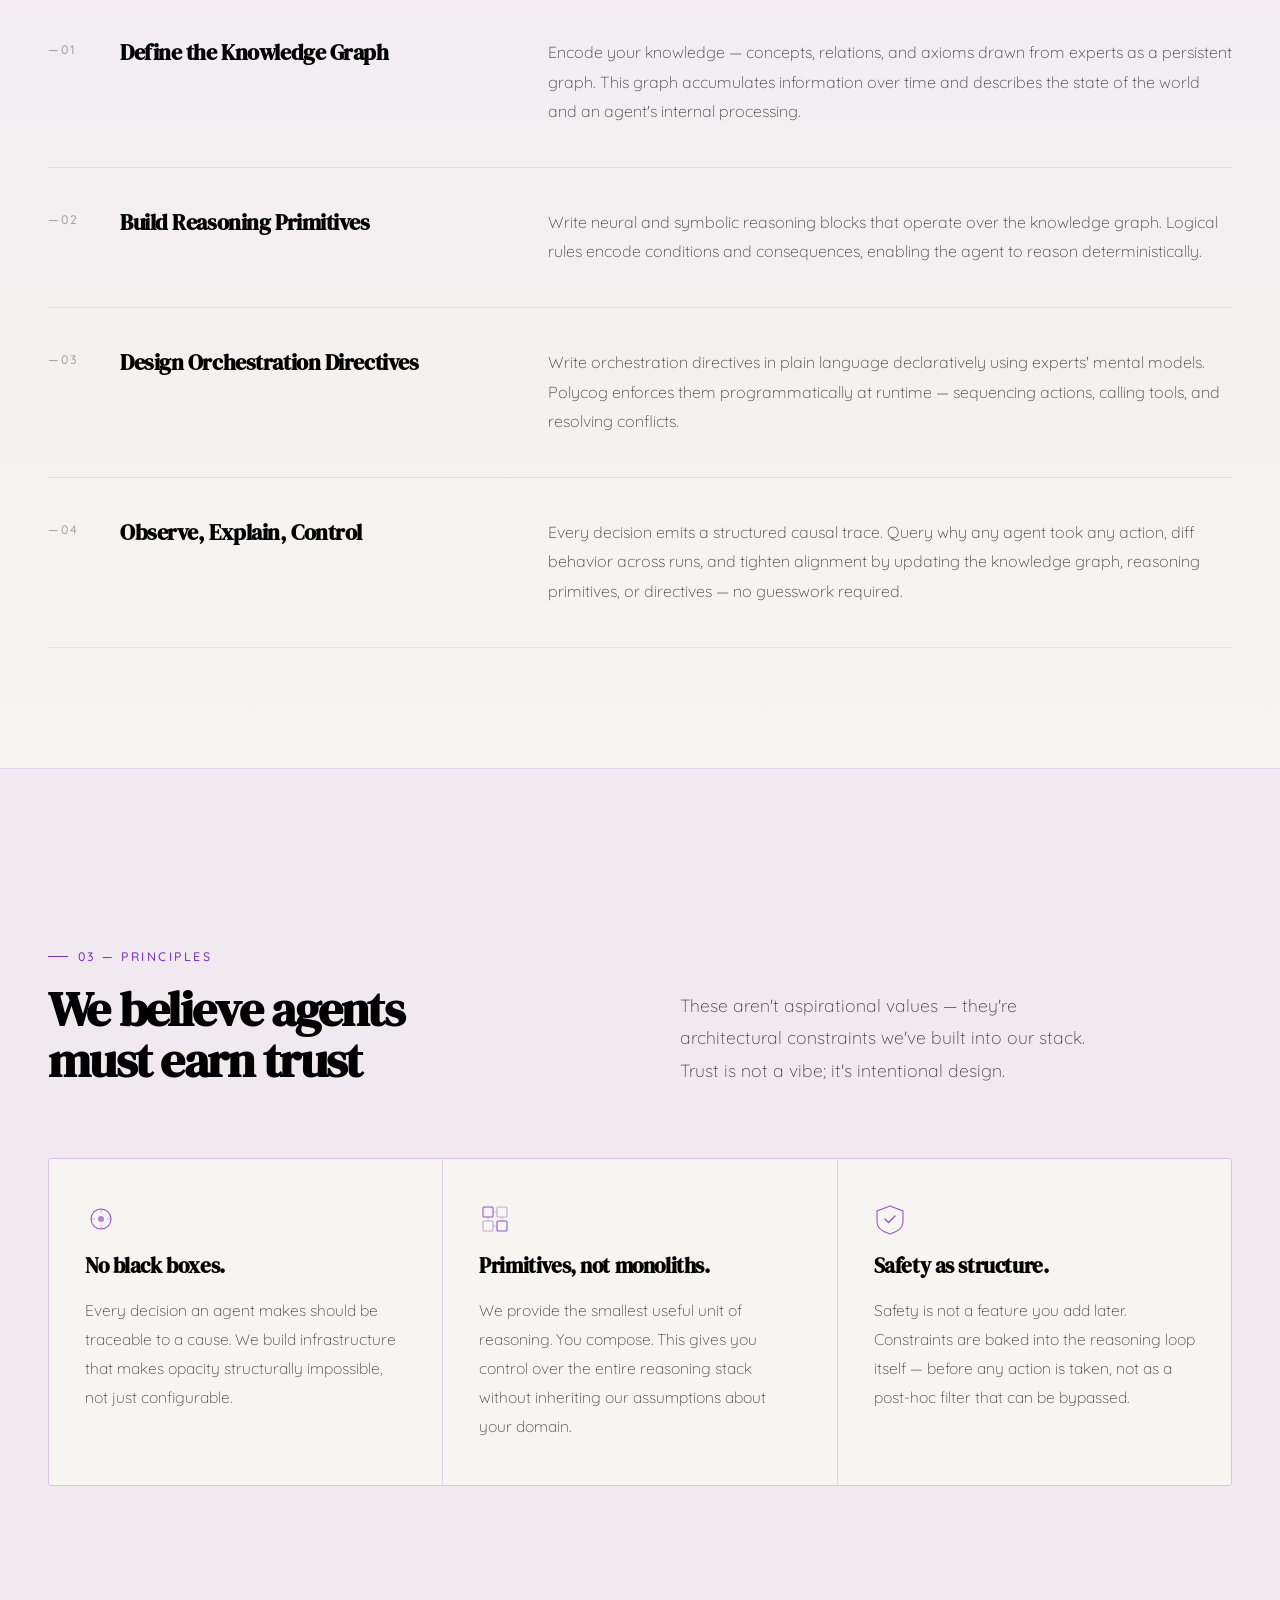
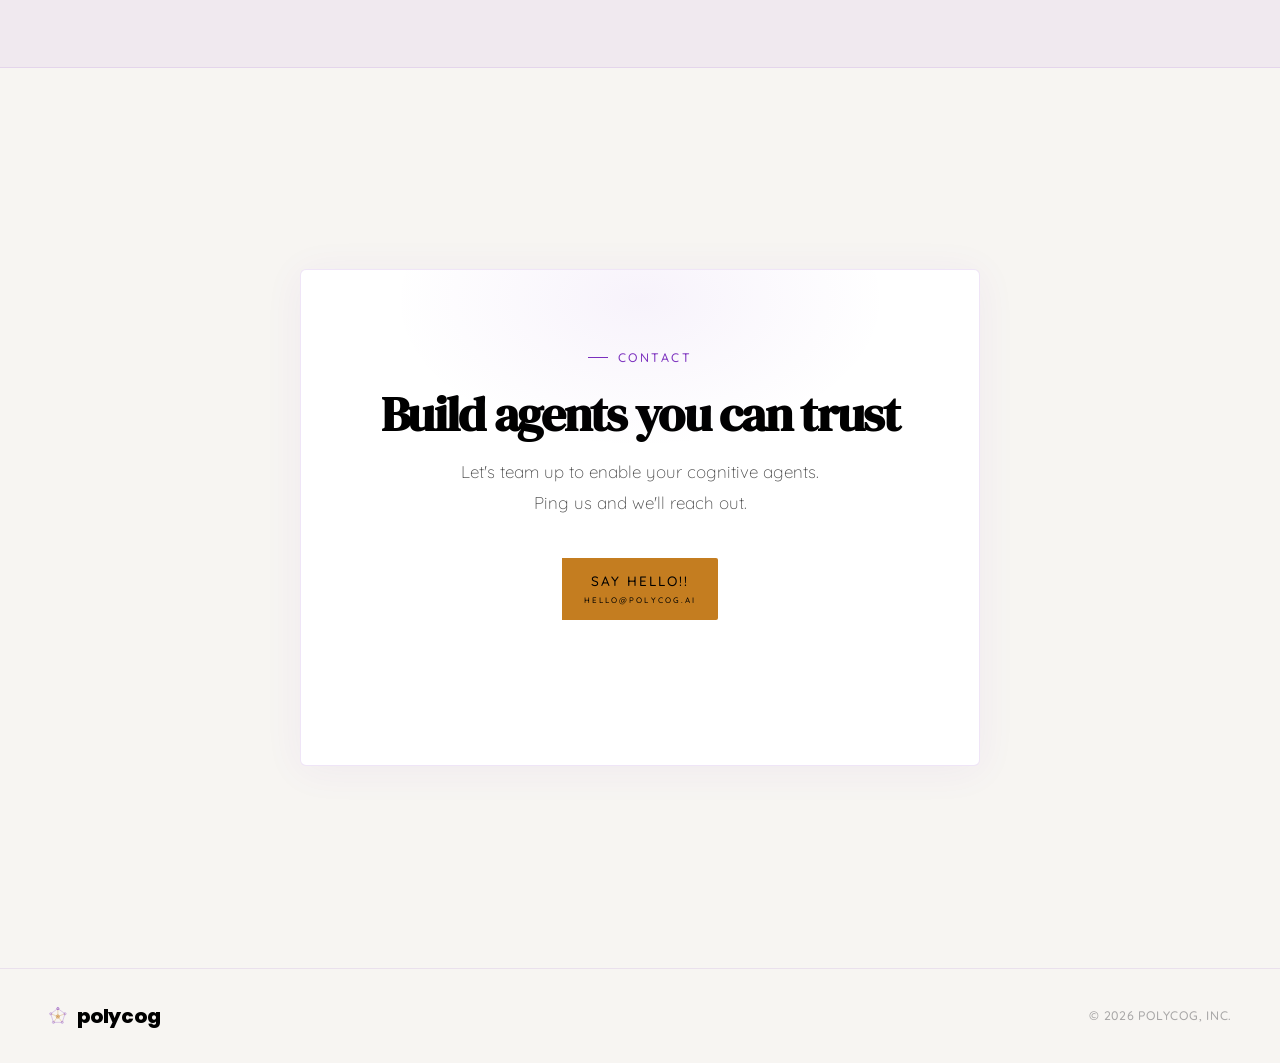
==== commit 5e997630: "Build from polycog/webgen v1.2.1" ====
--- a/index.html
+++ b/index.html
@@ -854,12 +854,12 @@
                 Reasoning Layer
             </div>
 
-            <h1>Build trustworthy <br/>agents that <em>think &nbsp;</em></h1>
+            <h1>Build trustworthy <em>agents &nbsp;</em><!--that <em>think &nbsp;</em>--></h1>
 
             <p class="hero-sub">
-                Polycog builds the <strong>reasoning foundation</strong> for agents &mdash;
+                Polycog develops the <strong>reasoning foundation</strong> for agents &mdash;
                 composable neuro-symbolic reasoning primitives, orchestration directives,
-                and built-in <strong>observability, explainability, & safety</strong> - all
+                and built-in <strong>reliability, steerability, & explainability</strong> - all
                 centered around a persistent knowledge graph that describes reality.
             </p>
 
@@ -894,7 +894,7 @@
             </div>
 
             
-            <div class="hero-caps">
+            <!-- <div class="hero-caps">
                 
                 <div class="hero-cap">Neuro-Symbolic</div>
                 
@@ -906,7 +906,7 @@
                 
                 <div class="hero-cap">Safety</div>
                 
-            </div>
+            </div> -->
         </div>
 
     </section>
@@ -1068,7 +1068,7 @@
                     <line x1="9"    y1="10"   x2="31"   y2="10"   stroke="currentColor" stroke-width="1" stroke-opacity=".2" stroke-dasharray="2 3"/>
                     <line x1="9"    y1="30"   x2="31"   y2="30"   stroke="currentColor" stroke-width="1" stroke-opacity=".2" stroke-dasharray="2 3"/>
                 </svg>
-                <h3>Knowledge Graph</h3>
+                <h3 style="margin-left: 10px">Knowledge Graph</h3>
               </div>
               <p>
                   An explicit and persistent representation of domain concepts, relations, and axioms &mdash; the structured knowledge foundation that powers reasoning, orchestration, and explainability across every agent session.
@@ -1134,7 +1134,7 @@
           
           
             <div class="plat-card reveal d3">
-              <div class="plat-impact">Observable, explainable, and safe.</div>
+              <div class="plat-impact">Explainable Decisions.</div>
               <div class="plat-heading">  
                 <svg class="plat-icon" viewBox="0 0 40 40" fill="none">
                     
@@ -1142,7 +1142,7 @@
               <path d="M14 20 L18 24 L26 16" stroke="currentColor" stroke-width="1.5" stroke-linecap="round" stroke-linejoin="round"/>
           
                 </svg>
-                <h3>Causal Provenance</h3>
+                <h3>Causal<br /> Provenance</h3>
               </div>
               <p>
                   Every decision causally determined and traced. Audit any agent decision with a deterministic lineage of data and knowledge. Ensure agents do not take unauthorized action.
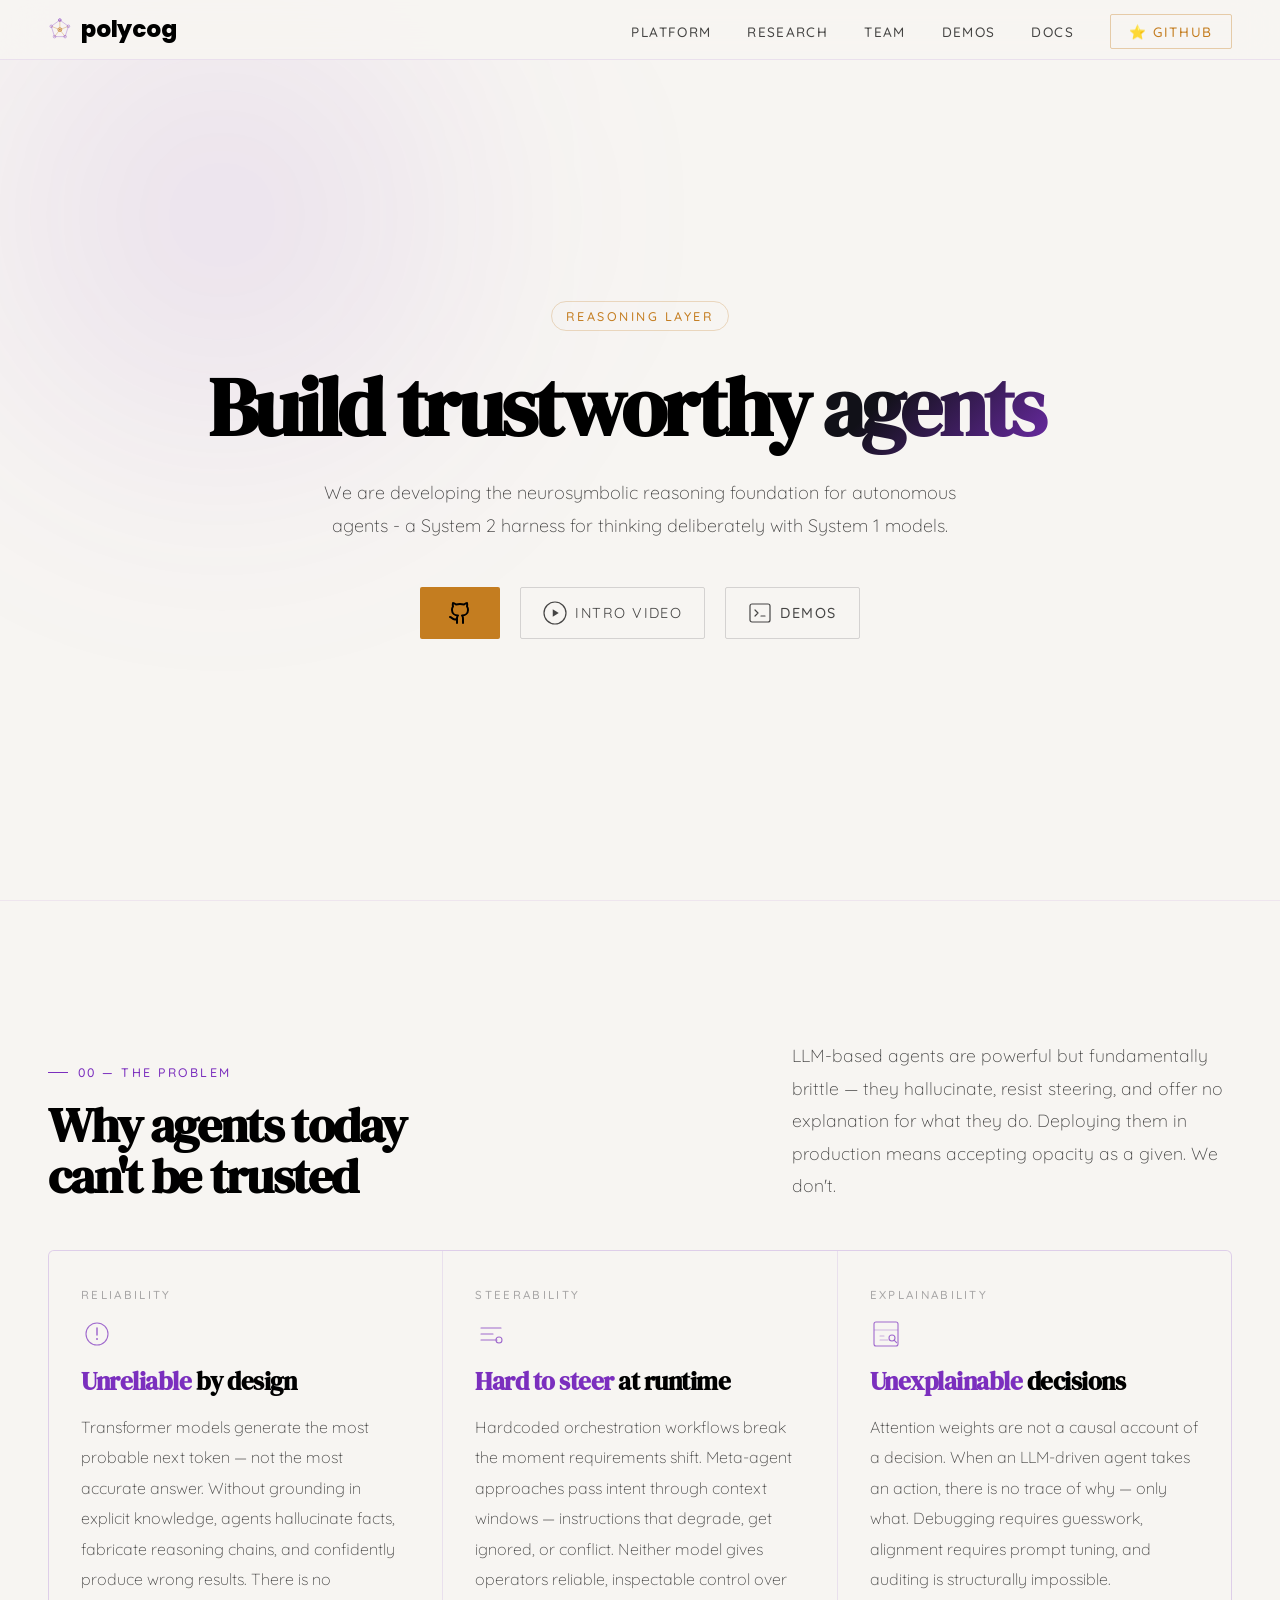
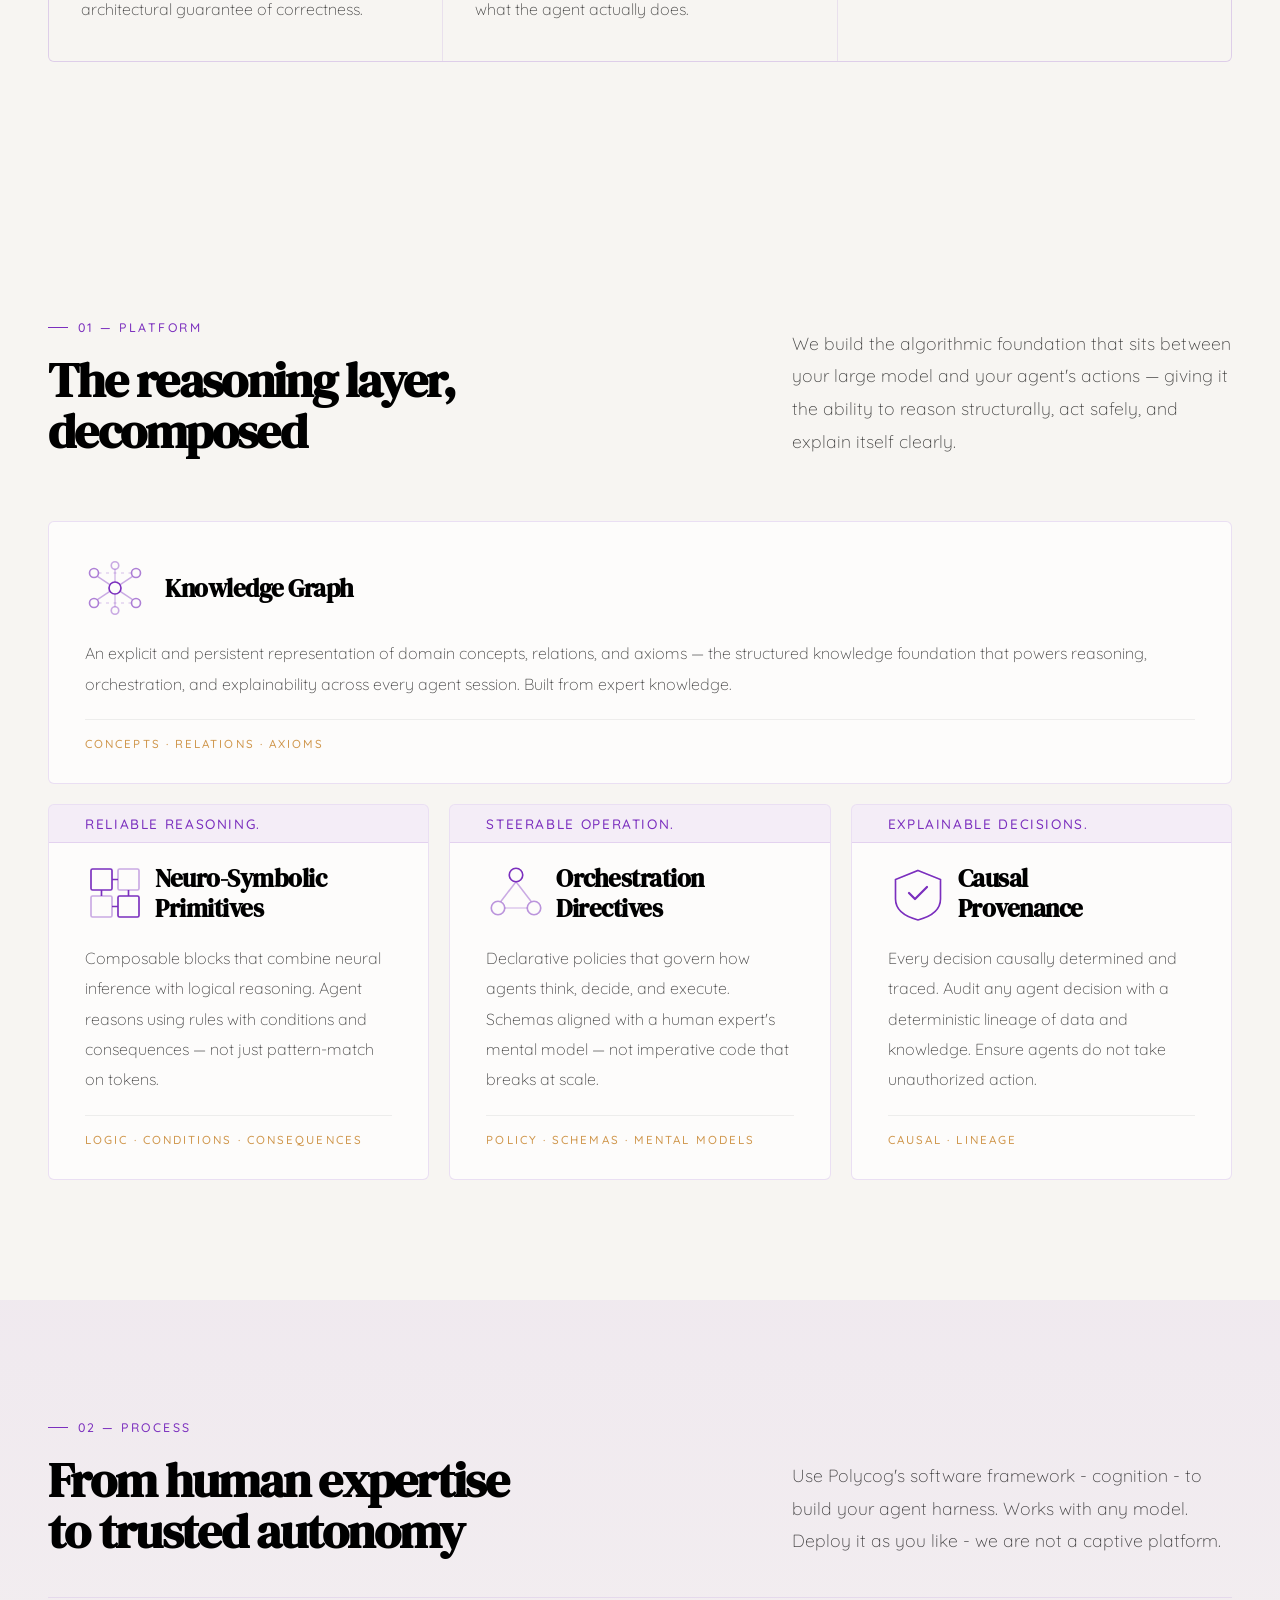
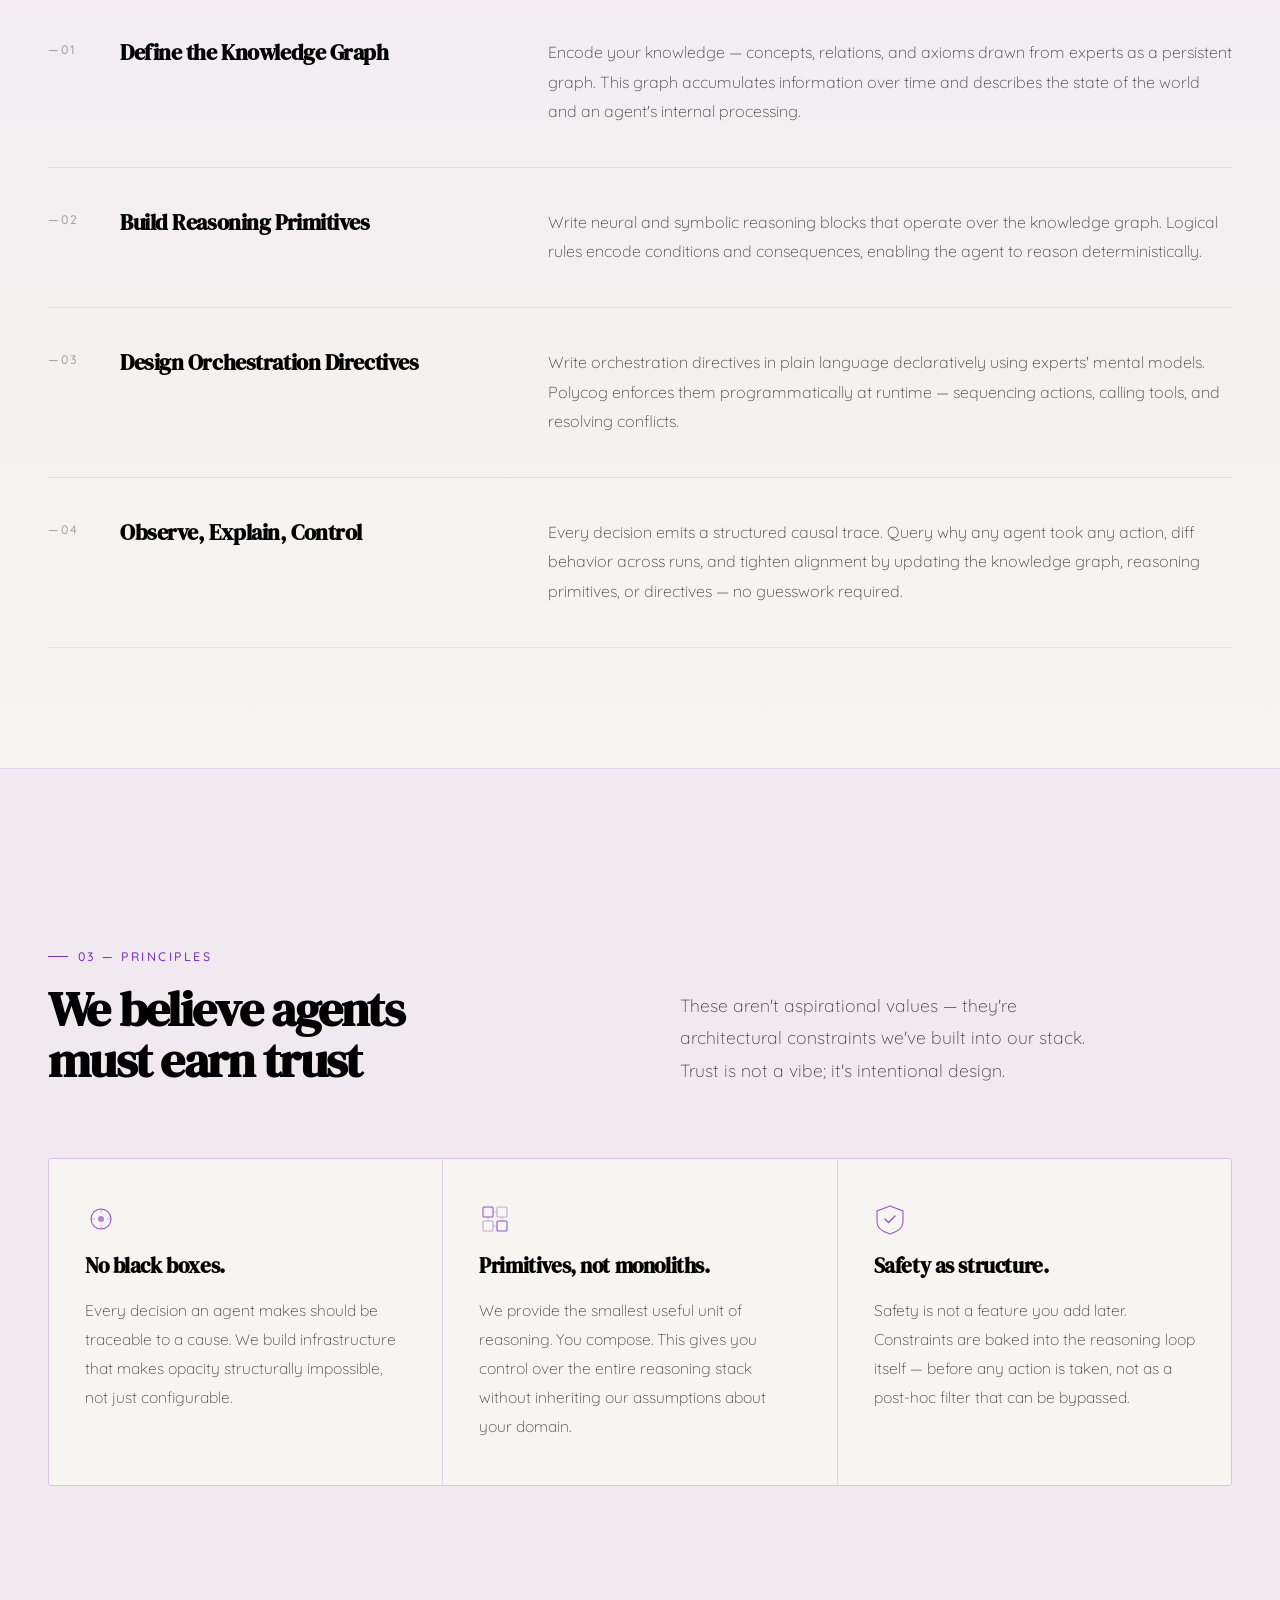
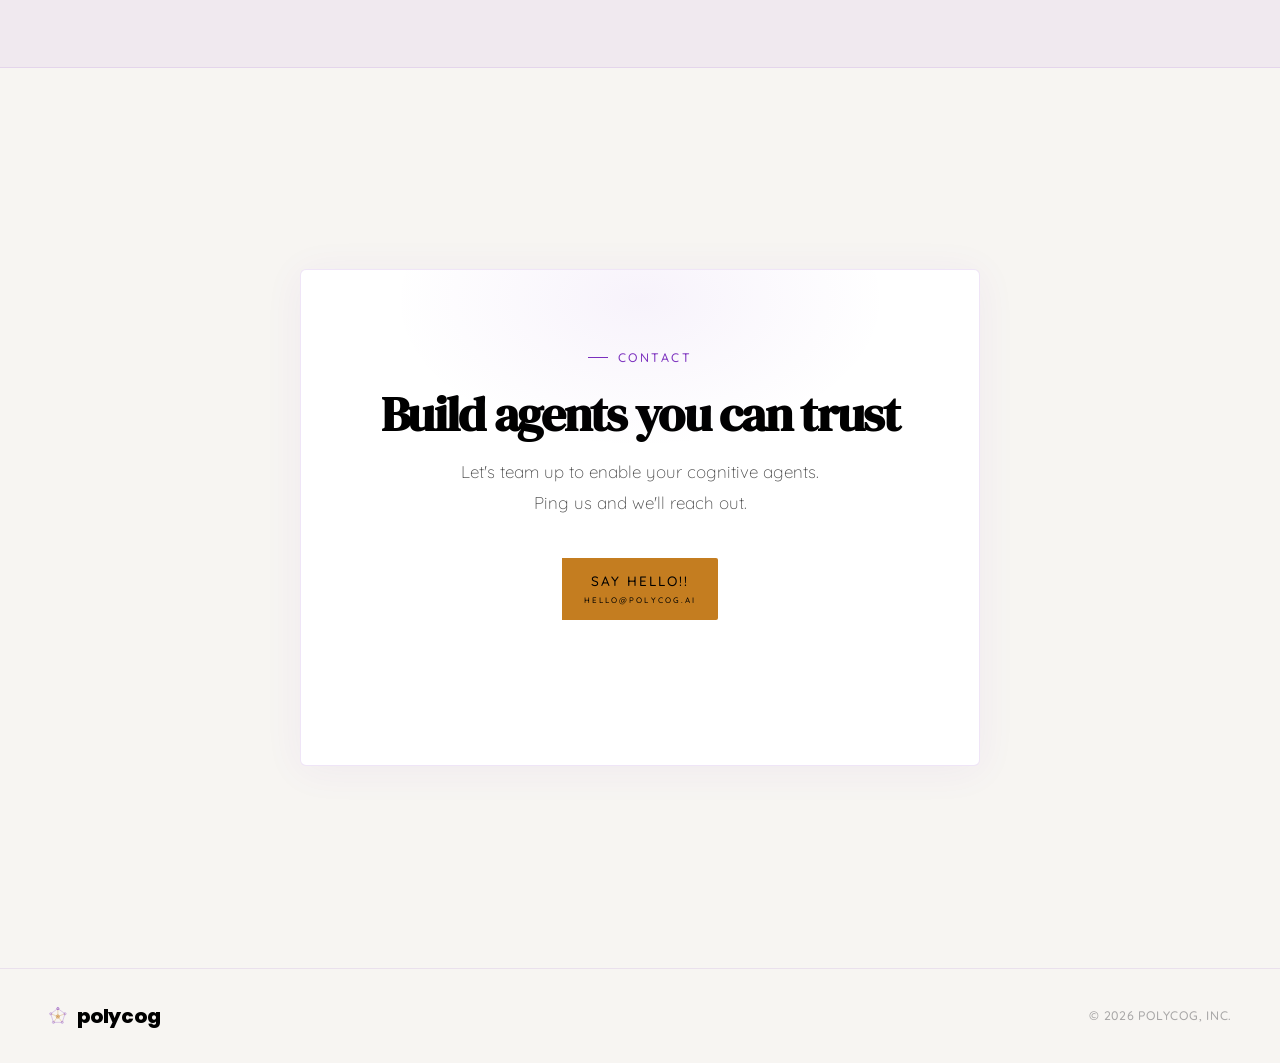
==== commit 10c8c0c8: "Build from polycog/webgen v1.2.2" ====
--- a/index.html
+++ b/index.html
@@ -156,11 +156,11 @@
         }
 
         .hero-sub {
-          font-size: .85rem;
+          font-size: .9rem;
           font-weight: 300;
           line-height: 1.85;
           color: var(--text-2);
-          max-width: 540px;
+          max-width: 640px;
           margin: 0 auto 44px;
           opacity: 0;
           animation: fadeUp .85s .4s var(--ease) forwards;
@@ -857,10 +857,7 @@
             <h1>Build trustworthy <em>agents &nbsp;</em><!--that <em>think &nbsp;</em>--></h1>
 
             <p class="hero-sub">
-                Polycog develops the <strong>reasoning foundation</strong> for agents &mdash;
-                composable neuro-symbolic reasoning primitives, orchestration directives,
-                and built-in <strong>reliability, steerability, & explainability</strong> - all
-                centered around a persistent knowledge graph that describes reality.
+                We are developing the neurosymbolic reasoning foundation for autonomous agents - a System 2 harness for thinking deliberately with System 1 models.
             </p>
 
             <div class="hero-actions">
@@ -1167,7 +1164,7 @@
             </h2>
           </div>
           <p class="section-lead">
-            Use Polycog's software framework to upgrade your existing agent loop. Works with any model.<br />
+            Use Polycog's software framework - cognition - to build your agent harness. Works with any model.
             Deploy it as you like - we are not a captive platform.
           </p>
         </div>
@@ -1372,7 +1369,7 @@
       document.addEventListener('keydown', e => { if (e.key === 'Escape') closeModal(); });
 
       document.getElementById('emailBtn').addEventListener('click', function (e) {
-        event.preventDefault();
+        e.preventDefault();
 
         const to = 'hello@polycog.ai';
         const subject = 'Hello Polycog';
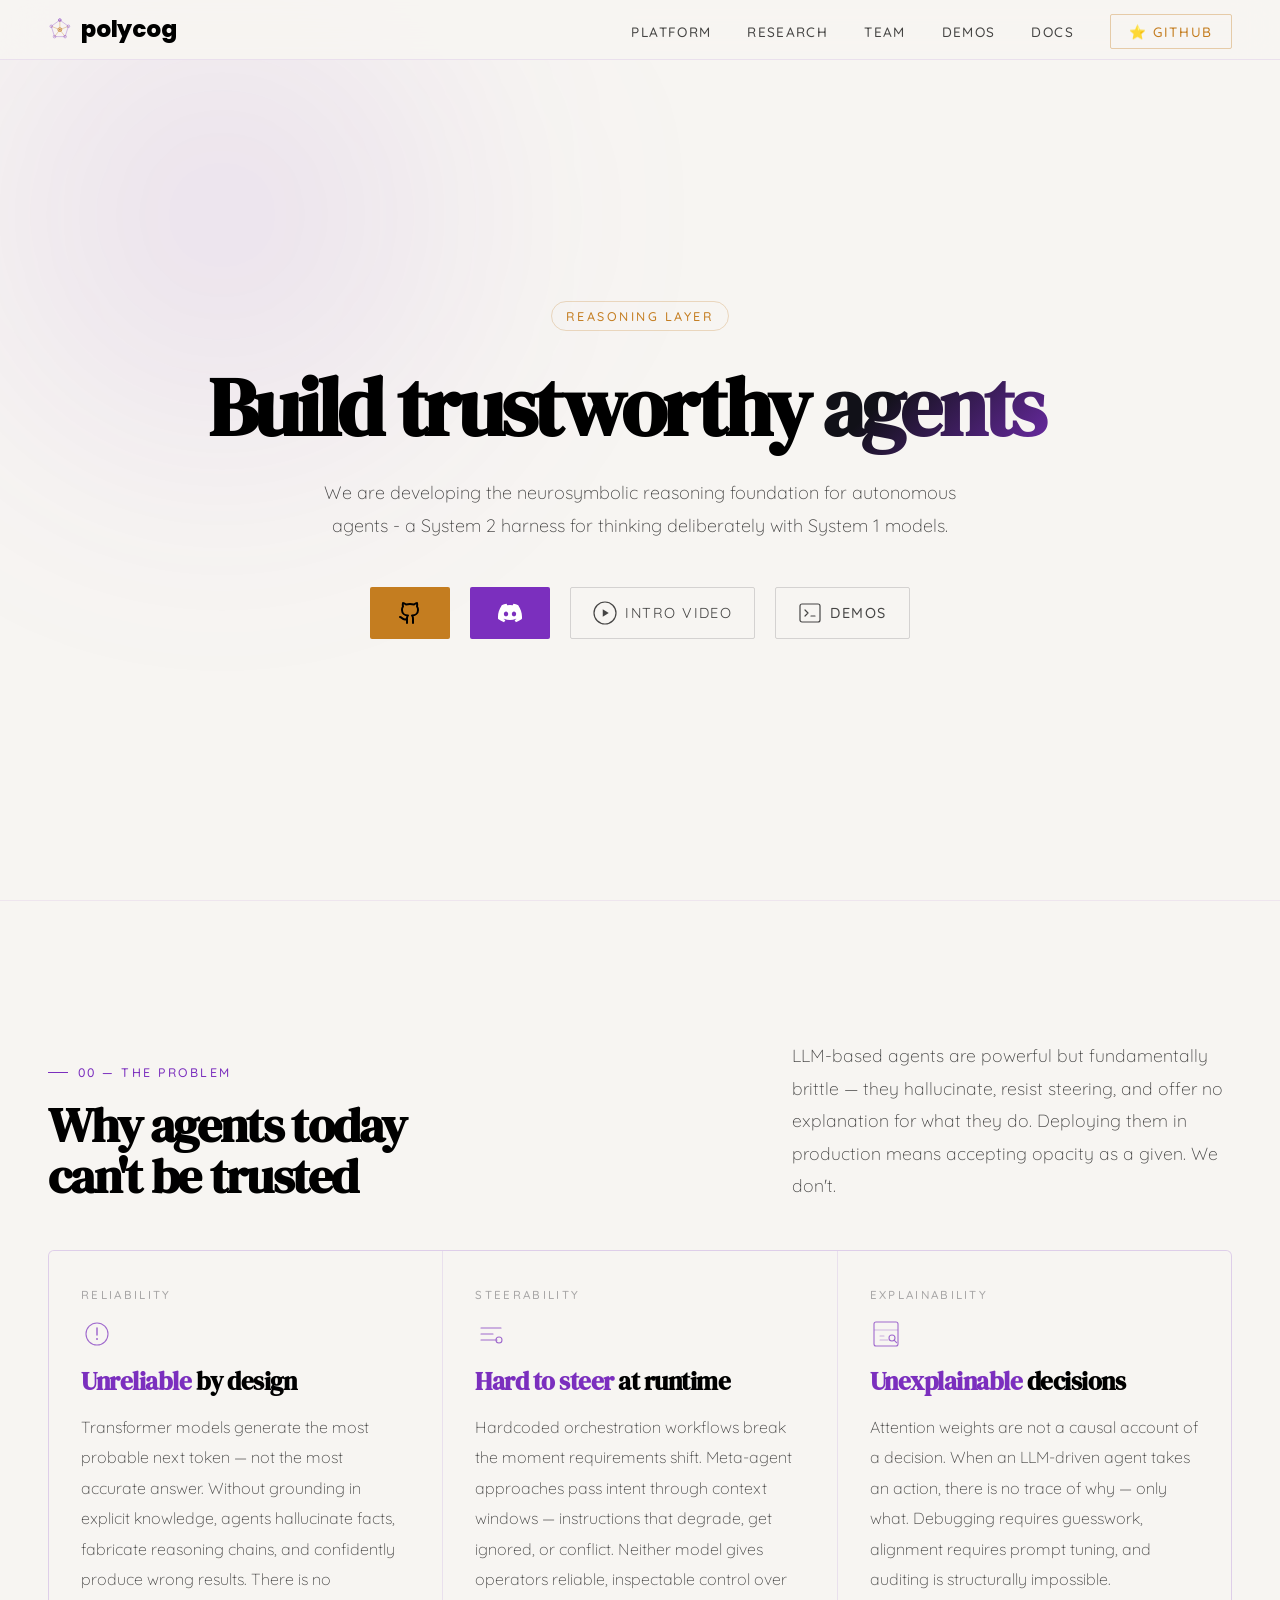
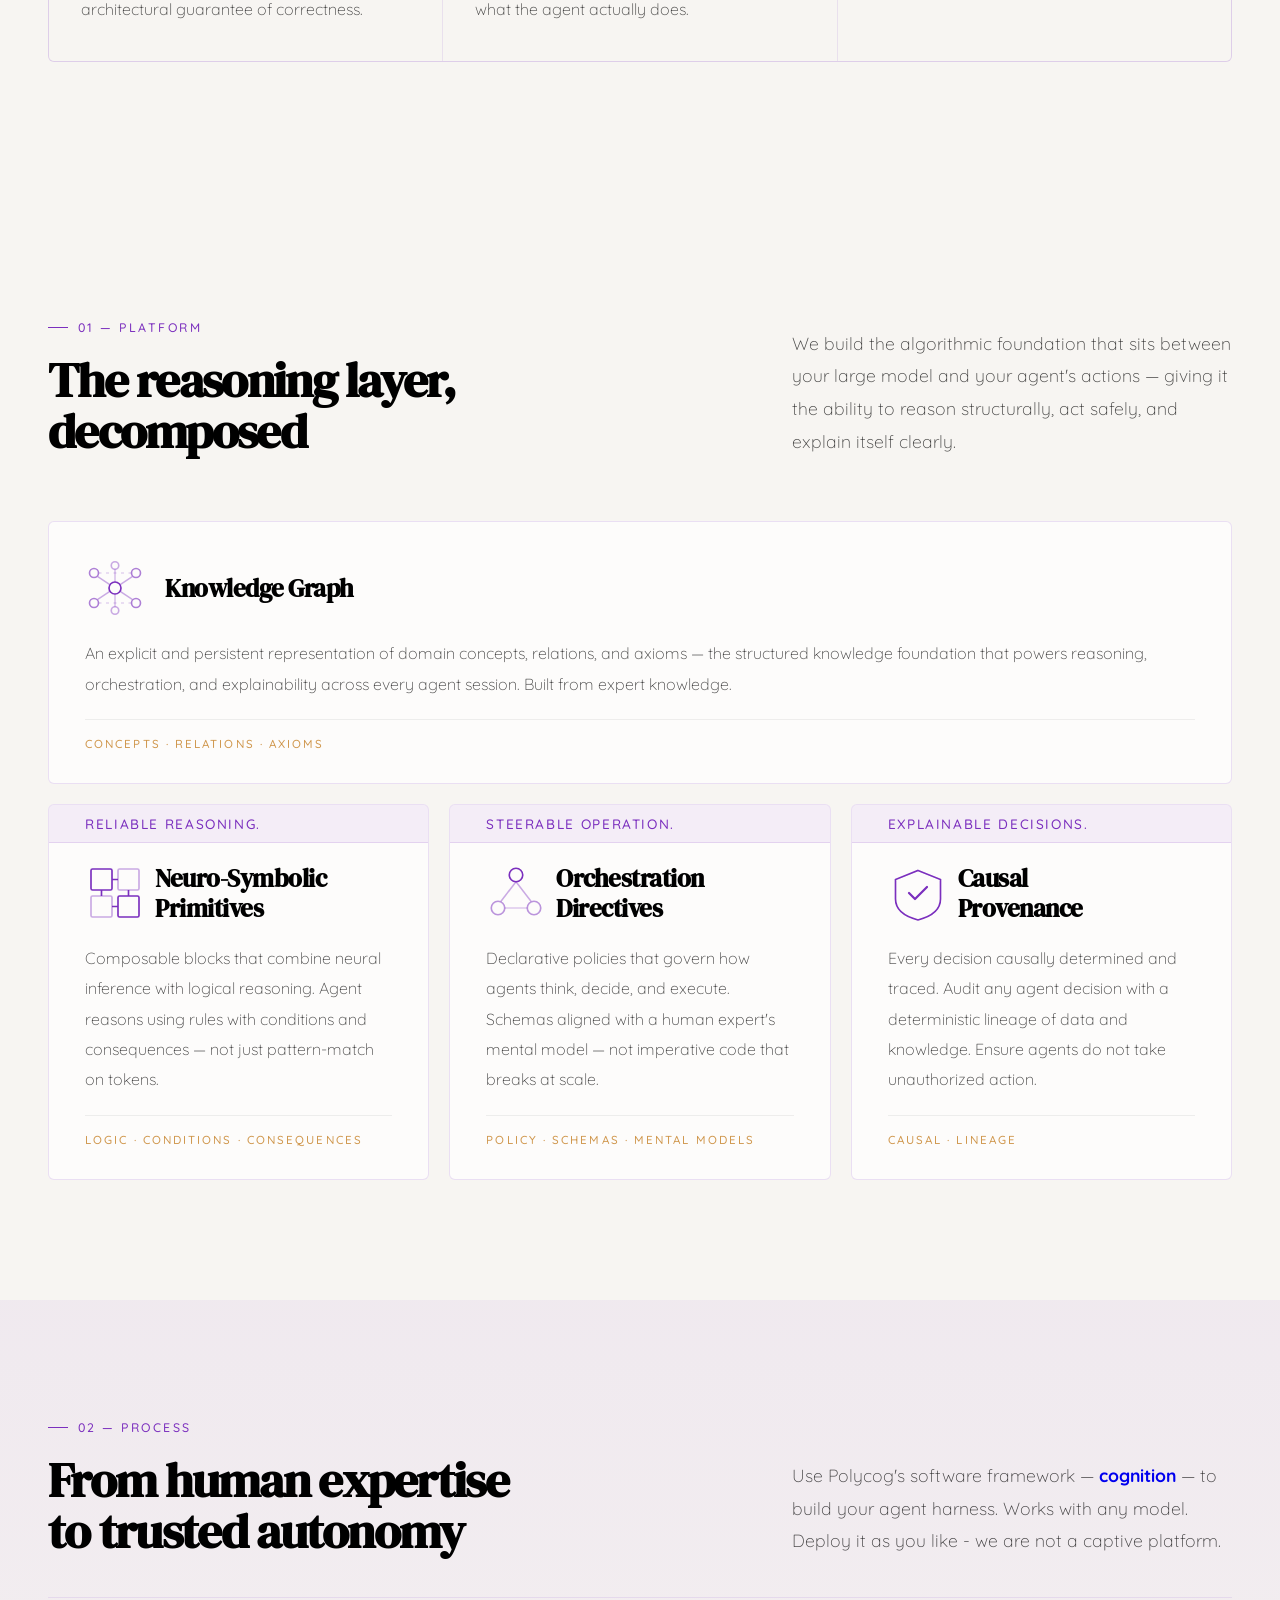
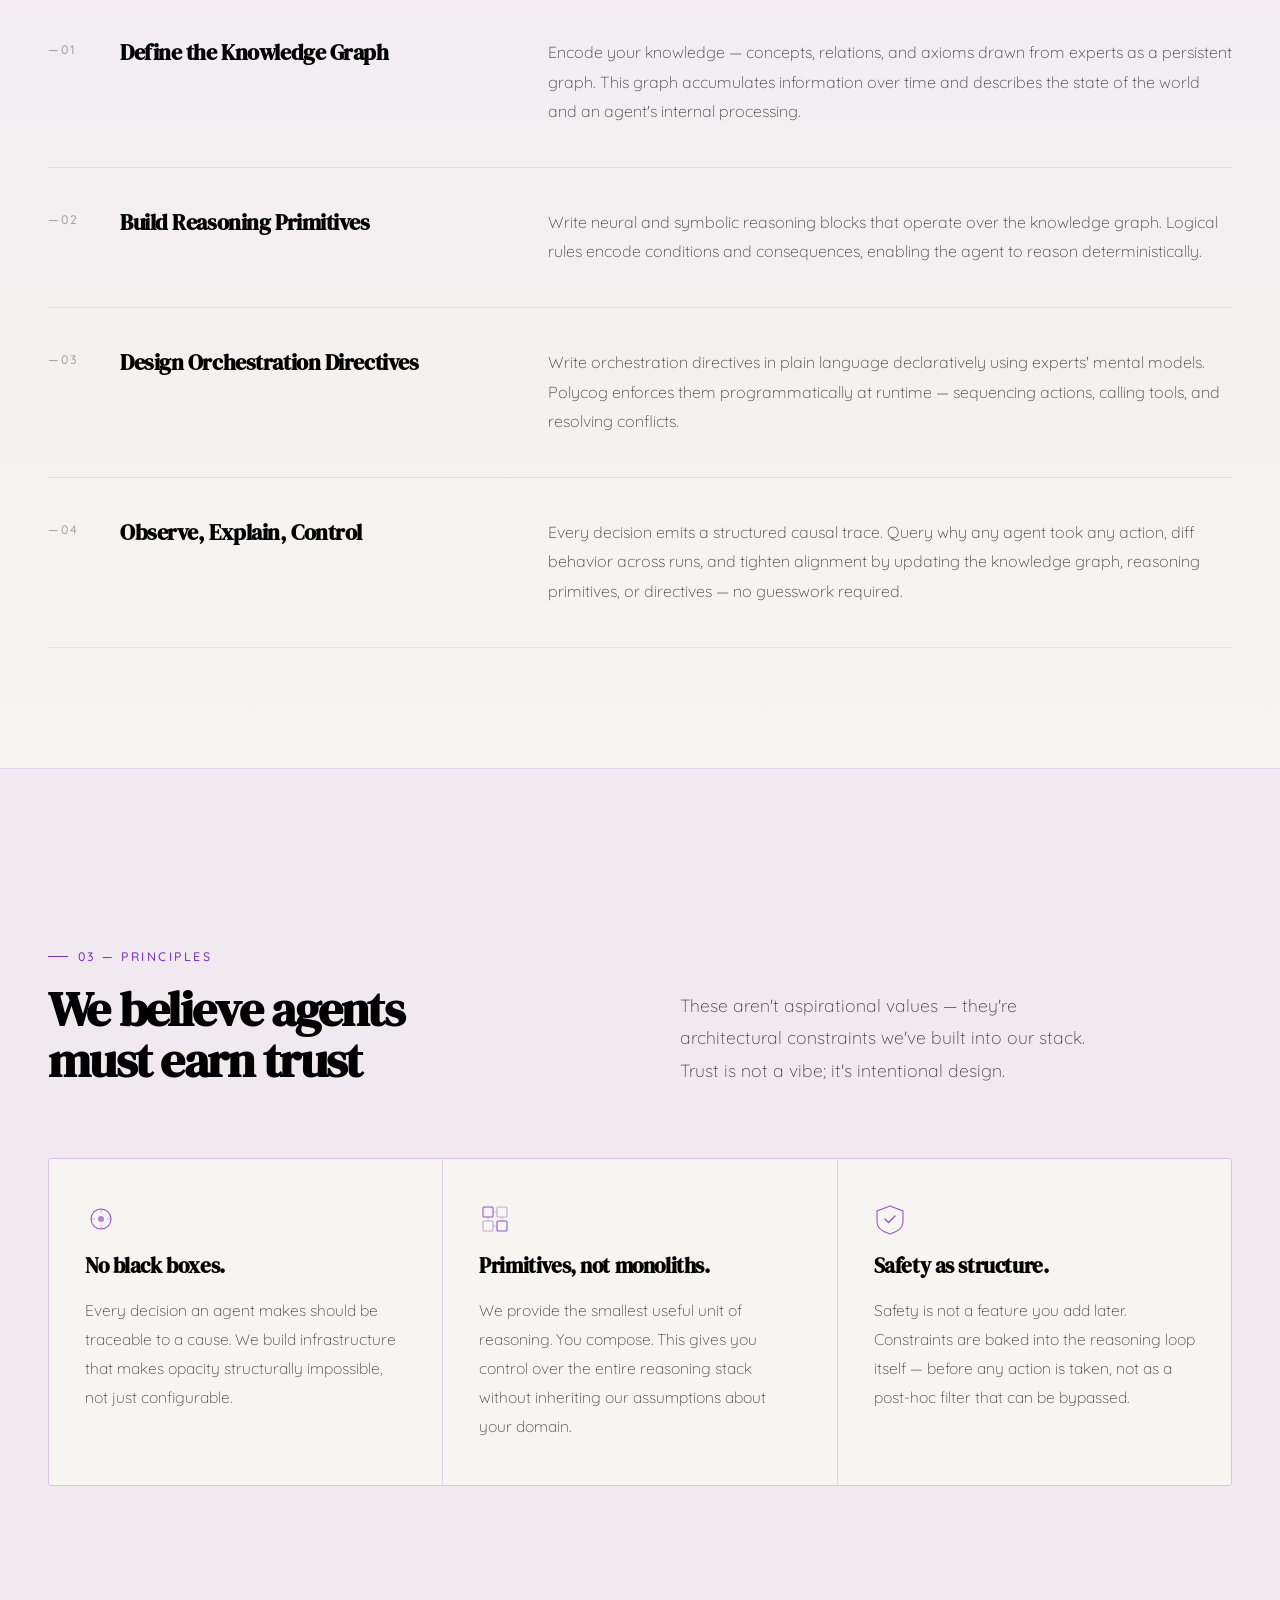
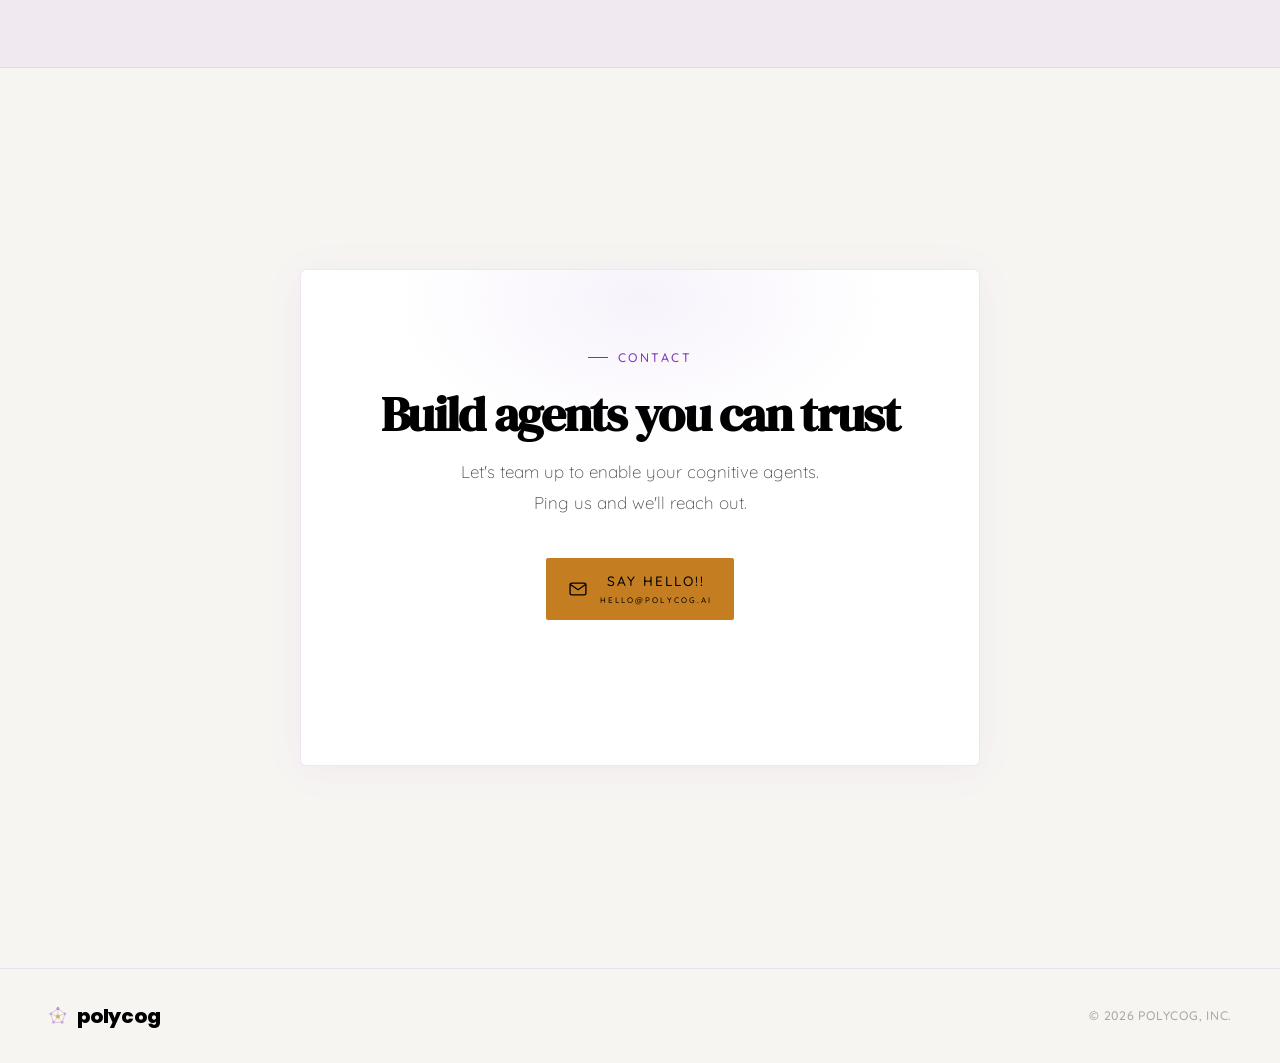
==== commit bb653a1d: "Build from polycog/webgen v1.3.0" ====
--- a/index.html
+++ b/index.html
@@ -171,6 +171,7 @@
           display: flex;
           align-items: center;
           justify-content: center;
+          flex-wrap: wrap;
           gap: 20px;
           opacity: 0;
           animation: fadeUp .85s .55s var(--ease) forwards;
@@ -209,6 +210,17 @@
           transform: translateY(-1px);
         }
 
+        .btn-discord {
+          background: var(--secondary);
+          color: #fff;
+          /* padding: 14px 24px; */
+        }
+        .btn-discord svg { flex-shrink: 0; transition: transform .25s var(--ease); }
+        .btn-discord:hover {
+          box-shadow: 0 0 36px var(--glow-purple), 0 4px 20px rgba(60,9,108,.35);
+        }
+        .btn-discord:hover svg { transform: scale(1.12) rotate(-6deg); }
+
         .btn-ghost {
           display: inline-flex;
           align-items: center;
@@ -250,6 +262,19 @@
         .btn-demo .play-icon { flex-shrink: 0; transition: transform .25s var(--ease); }
         .btn-demo:hover .play-icon { transform: scale(1.15); }
 
+        .gh-tail { transform-origin: 9px 18px; }
+        .btn-primary:hover .gh-tail { animation: tailWag .6s var(--ease) 2; }
+        @keyframes tailWag {
+          0%, 100% { transform: none; }
+          30%      { transform: rotate(-14deg); }
+          70%      { transform: rotate(10deg); }
+        }
+
+        .demo-prompt { transition: transform .25s var(--ease); }
+        .btn-demo:hover .demo-prompt { transform: translateX(1.5px); }
+        .btn-demo:hover .demo-cursor { animation: cursorBlink 1s steps(1) infinite; }
+        @keyframes cursorBlink { 50% { opacity: 0; } }
+
         /* video modal */
         .video-modal {
           display: none;
@@ -778,11 +803,31 @@
           text-transform: uppercase;
           padding: 14px 22px;
           border: none;
-          border-radius: 0 2px 2px 0;
-          transition: box-shadow .25s;
+          border-radius: 2px;
+          transition: box-shadow .3s, transform .2s;
           white-space: nowrap;
-        }
-        .cta-submit:hover { box-shadow: 0 0 28px var(--glow-accent); }
+          cursor: pointer;
+          display: inline-flex;
+          align-items: center;
+          gap: 12px;
+          position: relative;
+          overflow: hidden;
+        }
+        .cta-submit::before {
+          content: '';
+          position: absolute;
+          inset: 0;
+          background: linear-gradient(120deg, transparent 20%, rgba(255,255,255,.18) 50%, transparent 80%);
+          transform: translateX(-100%);
+          transition: transform .5s;
+        }
+        .cta-submit:hover::before { transform: translateX(100%); }
+        .cta-submit:hover {
+          box-shadow: 0 0 36px var(--glow-accent), 0 4px 20px rgba(0,0,0,.25);
+          transform: translateY(-1px);
+        }
+        .cta-mail { flex-shrink: 0; transition: transform .3s var(--ease); }
+        .cta-submit:hover .cta-mail { transform: translate(2px,-2px) rotate(-8deg); }
 
         .cta-note {
           margin-top: 14px;
@@ -864,8 +909,15 @@
                 <a href="https://cognition.polycog.ai" target="_blank" class="btn-primary">
                   <svg xmlns="http://w3.org" width="24" height="24" viewBox="0 0 24 24" fill="none" stroke="currentColor" stroke-width="2" stroke-linecap="round" stroke-linejoin="round">
                     <path d="M15 22v-4a4.8 4.8 0 0 0-1-3.5c3 0 6-2 6-5.5.08-1.25-.27-2.48-1-3.5.28-1.15.28-2.35 0-3.5 0 0-1 0-3 1.5-2.64-.5-5.36-.5-8 0C6 2 5 2 5 2c-.3 1.15-.3 2.35 0 3.5A5.403 5.403 0 0 0 4 9c0 3.5 3 5.5 6 5.5-.39.49-.68 1.05-.85 1.65-.17.6-.22 1.23-.15 1.85v4" />
-                    <path d="M9 18c-4.51 2-5-2-7-2" />
+                    <path class="gh-tail" d="M9 18c-4.51 2-5-2-7-2" />
                   </svg>
+                </a>
+
+                <a href="https://discord.gg/Uqhjq9vBnV" target="_blank" rel="noopener noreferrer" class="btn-primary btn-discord">
+                  <svg xmlns="http://www.w3.org/2000/svg" width="24" height="24" viewBox="0 0 24 24" fill="currentColor" aria-hidden="true">
+                    <path d="M20.317 4.37a19.79 19.79 0 0 0-4.885-1.515.074.074 0 0 0-.079.037c-.21.375-.444.865-.608 1.25a18.27 18.27 0 0 0-5.487 0 12.64 12.64 0 0 0-.617-1.25.077.077 0 0 0-.079-.037A19.74 19.74 0 0 0 3.677 4.37a.07.07 0 0 0-.032.028C.533 9.046-.32 13.58.099 18.058a.082.082 0 0 0 .031.056 19.9 19.9 0 0 0 5.993 3.03.078.078 0 0 0 .084-.028c.462-.63.873-1.295 1.226-1.994a.076.076 0 0 0-.042-.106 13.1 13.1 0 0 1-1.872-.892.077.077 0 0 1-.008-.128c.126-.094.252-.192.372-.291a.074.074 0 0 1 .078-.01c3.928 1.793 8.18 1.793 12.062 0a.074.074 0 0 1 .078.009c.12.1.246.198.373.292a.077.077 0 0 1-.006.127 12.3 12.3 0 0 1-1.873.892.077.077 0 0 0-.041.107c.36.698.772 1.362 1.225 1.993a.076.076 0 0 0 .084.029 19.84 19.84 0 0 0 6.002-3.03.077.077 0 0 0 .032-.054c.5-5.177-.838-9.674-3.549-13.66a.061.061 0 0 0-.031-.03zM8.02 15.331c-1.183 0-2.157-1.086-2.157-2.419 0-1.333.956-2.419 2.157-2.419 1.21 0 2.176 1.095 2.157 2.42 0 1.332-.956 2.418-2.157 2.418zm7.975 0c-1.183 0-2.157-1.086-2.157-2.419 0-1.333.955-2.419 2.157-2.419 1.21 0 2.176 1.095 2.157 2.42 0 1.332-.946 2.418-2.157 2.418z"/>
+                  </svg>
+                  <!-- Discord -->
                 </a>
 
                 <!-- <a href="#platform" class="btn-ghost">
@@ -884,7 +936,8 @@
                 <a href="demos.html" class="btn-demo">
                   <svg xmlns="http://www.w3.org/2000/svg" width="24" height="24" viewBox="0 0 24 24" fill="none" stroke="currentColor" stroke-width="1.2" stroke-linecap="round" stroke-linejoin="round">
                     <rect x="2" y="3" width="20" height="18" rx="2"/>
-                    <path d="M7 9l3 3-3 3M13 15h4"/>
+                    <path class="demo-prompt" d="M7 9l3 3-3 3"/>
+                    <path class="demo-cursor" d="M13 15h4"/>
                   </svg>
                   Demos
                 </a>
@@ -1164,7 +1217,7 @@
             </h2>
           </div>
           <p class="section-lead">
-            Use Polycog's software framework - cognition - to build your agent harness. Works with any model.
+            Use Polycog's software framework &mdash; <strong><a href="https://cognition.polycog.ai" target="_blank" style="text-decoration: none;">cognition</a></strong> &mdash; to build your agent harness. Works with any model.
             Deploy it as you like - we are not a captive platform.
           </p>
         </div>
@@ -1291,7 +1344,13 @@
           <form class="cta-form">
             <!-- <input class="cta-input" type="email" id="email-input" placeholder="you@company.com" autocomplete="email" /> -->
             <!-- <button class="cta-submit">Request Access</button> -->
-             <button class="cta-submit" id="emailBtn" type="button">Say Hello!!<br /><span style="font-size: 8px">hello@polycog.ai</span></button>
+             <button class="cta-submit" id="emailBtn" type="button">
+              <svg class="cta-mail" width="20" height="20" viewBox="0 0 24 24" fill="none" stroke="currentColor" stroke-width="1.6" stroke-linecap="round" stroke-linejoin="round" aria-hidden="true">
+                 <rect x="2.5" y="5" width="19" height="14" rx="2"/>
+                 <path d="M3 6.5l9 6.5 9-6.5"/>
+               </svg>
+               <span>Say Hello!!<br /><span style="font-size: 8px">hello@polycog.ai</span></span>
+             </button>
           </form>
           <p id="form-msg"></p>
         </div>
